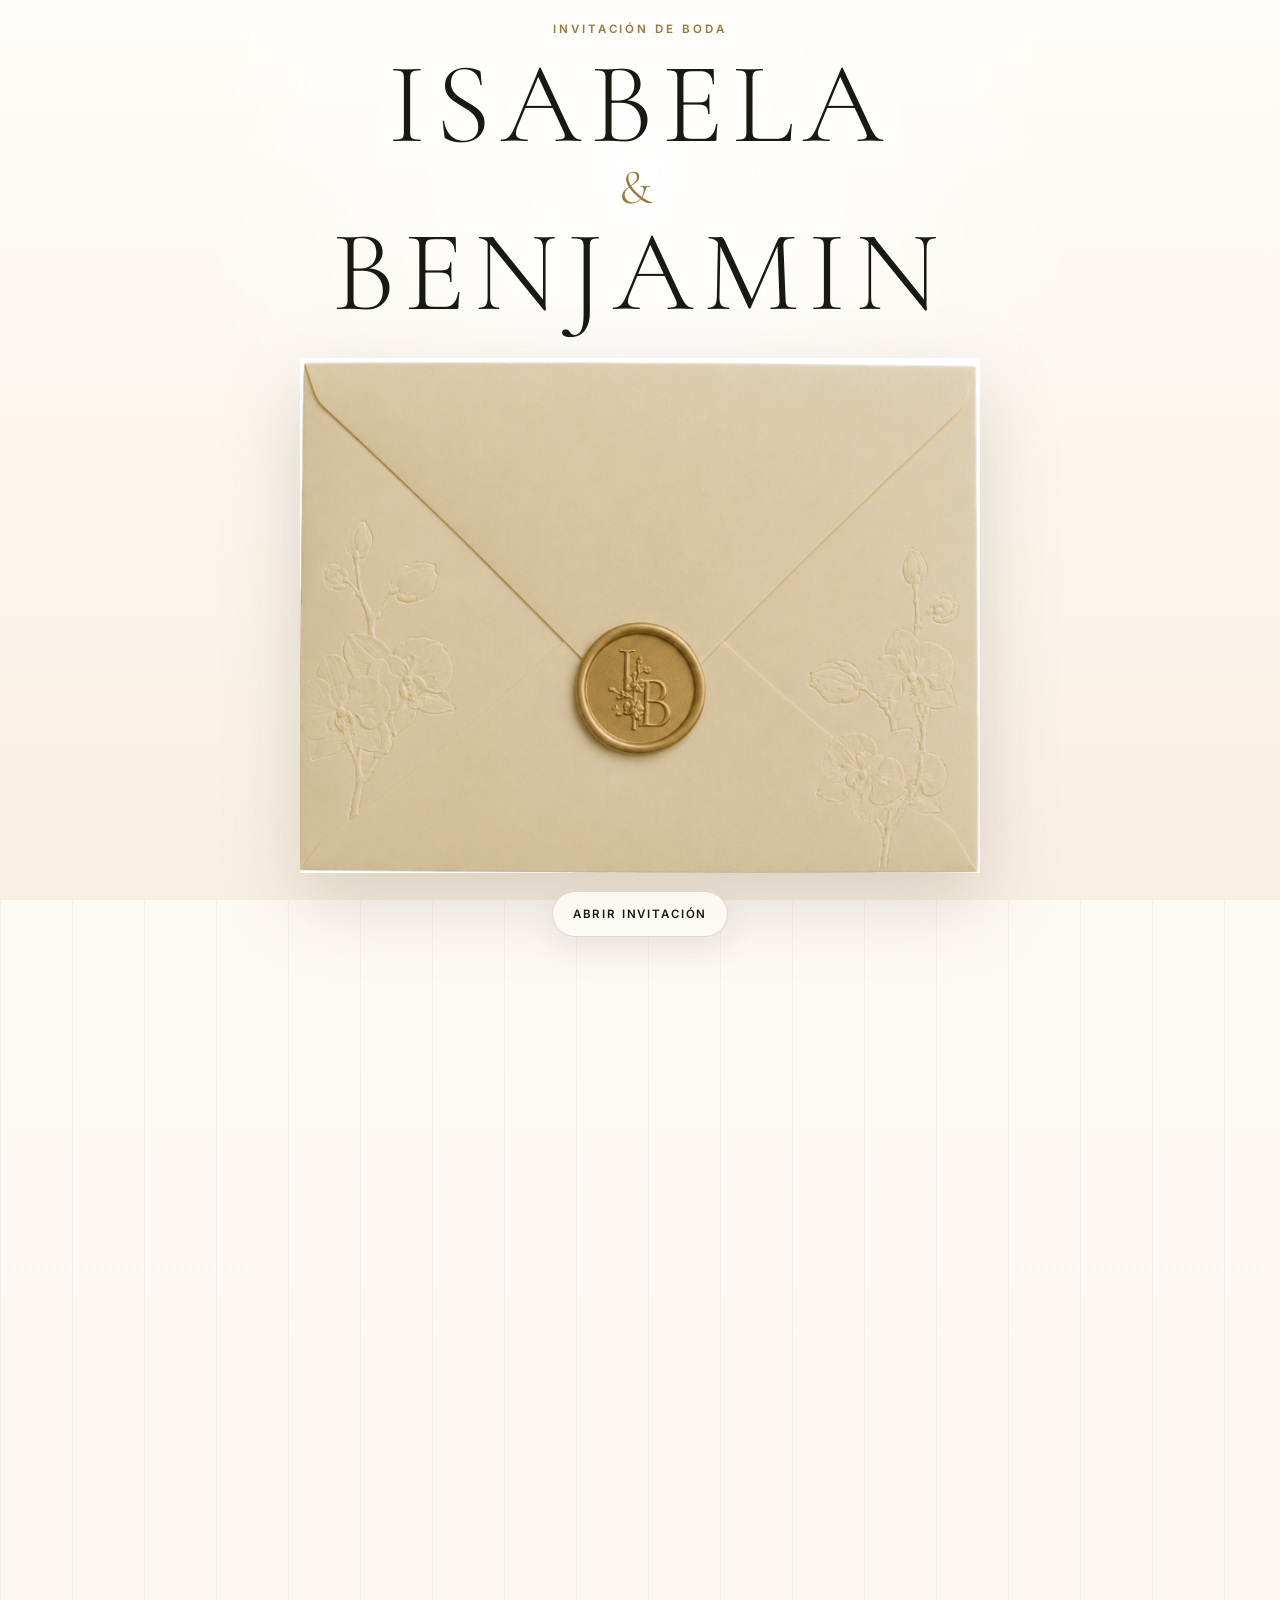
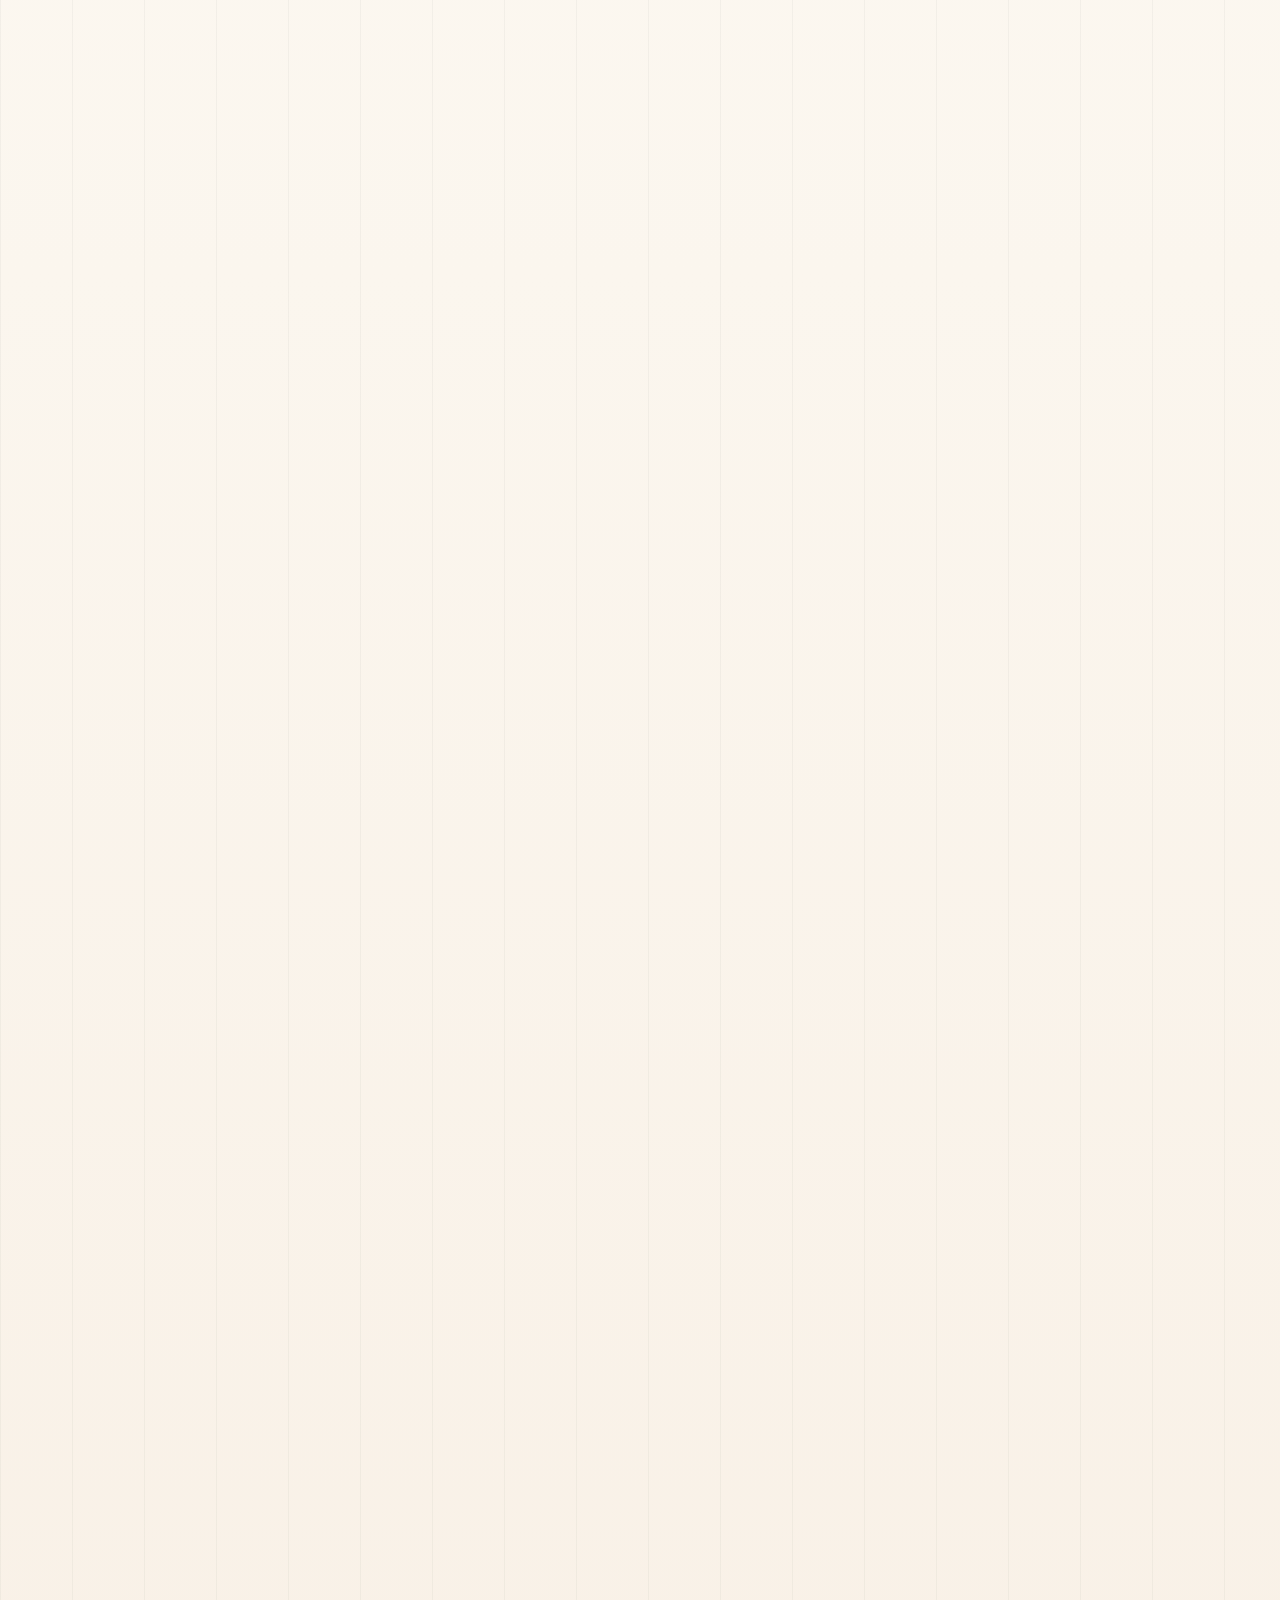
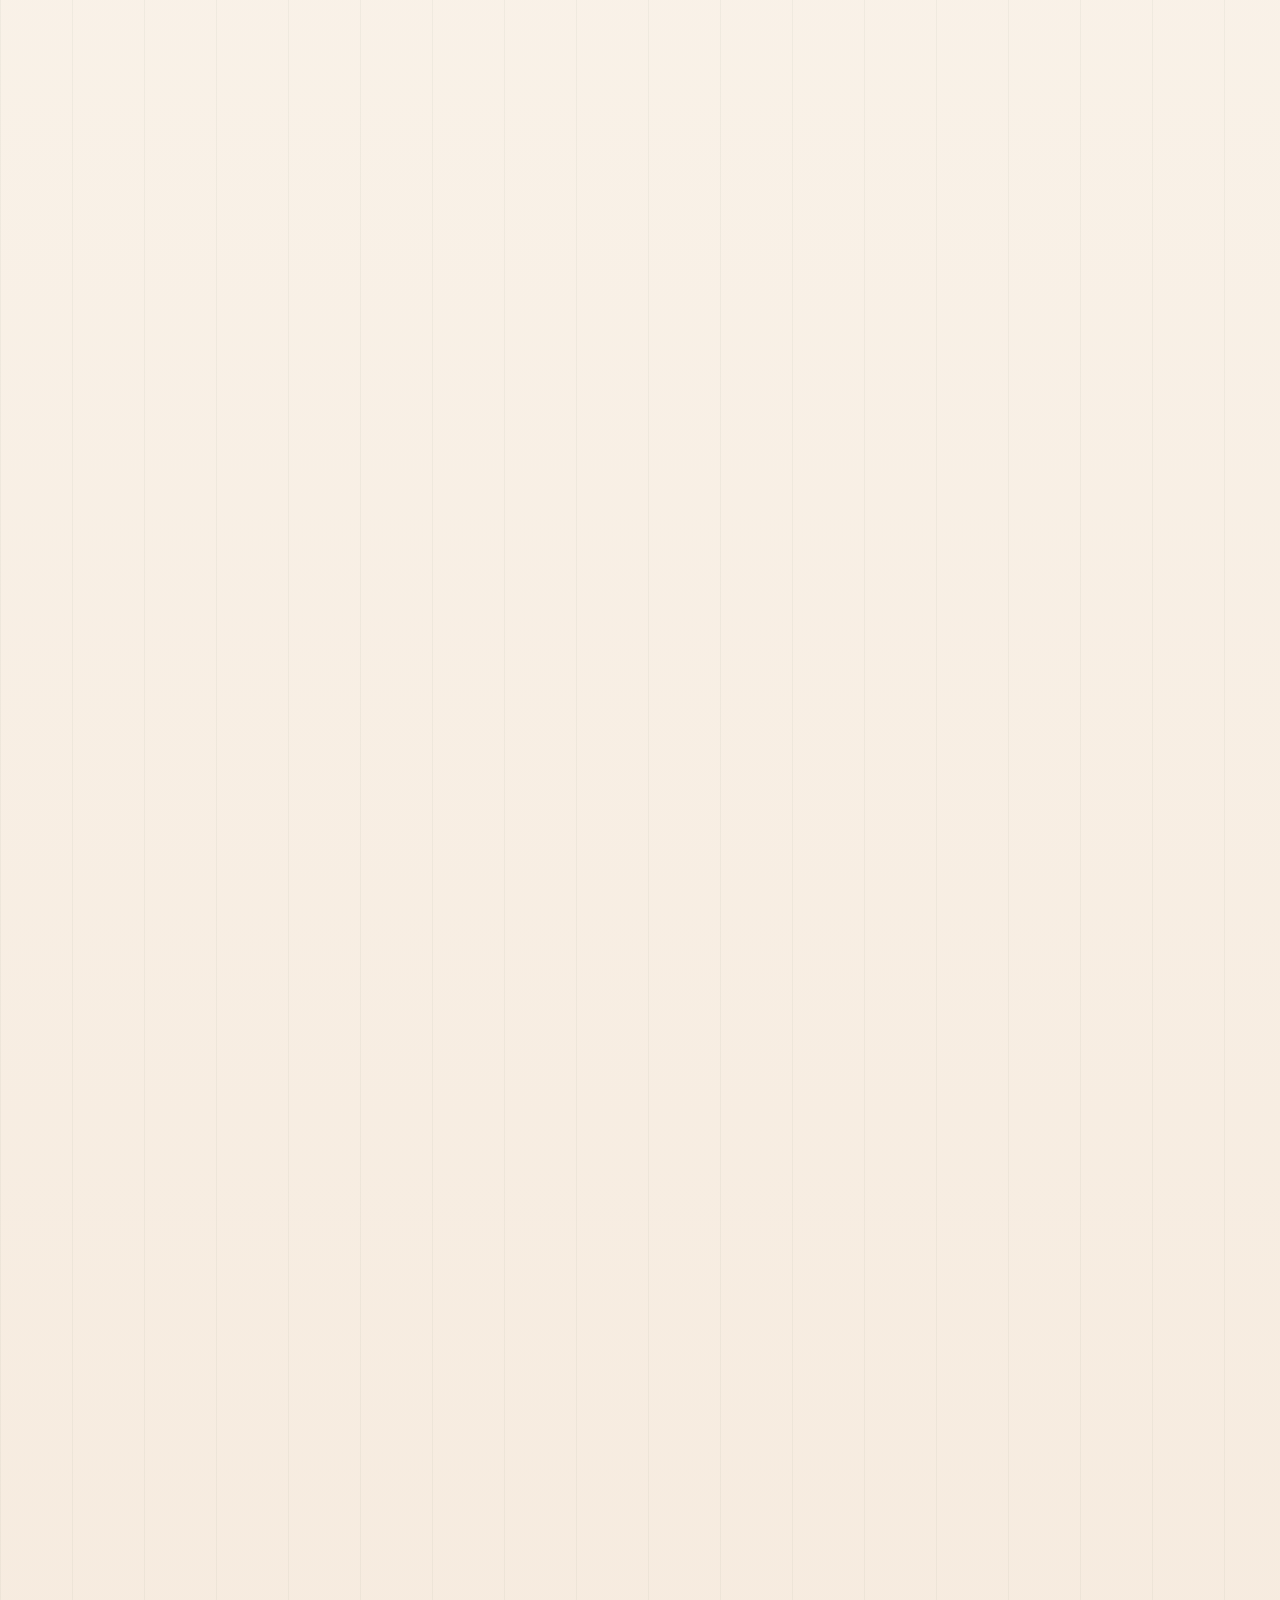
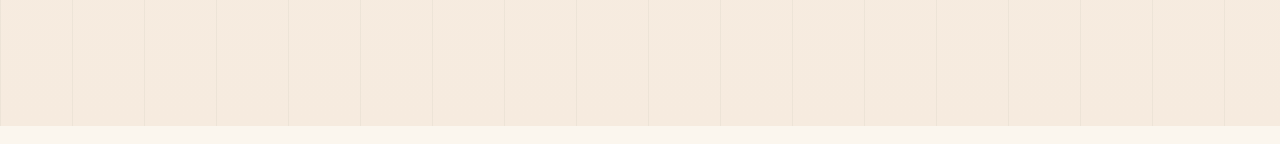
==== index.html @ 3856b2df "Build wedding invitation site" ====
<!doctype html>
<html lang="es">
<head>
  <meta charset="utf-8" />
  <meta name="viewport" content="width=device-width, initial-scale=1" />
  <meta name="theme-color" content="#fbf6ee" />
  <meta name="description" content="Invitación de boda de Isabela María Ferreira Aparicio y Benjamin Ricardo Collante Juvinao en Barranquilla, Colombia." />
  <meta property="og:title" content="Isabela & Benjamin | Invitación de boda" />
  <meta property="og:description" content="Sábado, 10 de octubre de 2026. Barranquilla, Colombia." />
  <meta property="og:image" content="assets/invitation-card.png" />
  <title>Isabela & Benjamin | Invitación de boda</title>

  <link rel="preconnect" href="https://fonts.googleapis.com" />
  <link rel="preconnect" href="https://fonts.gstatic.com" crossorigin />
  <link href="https://fonts.googleapis.com/css2?family=Cormorant+Garamond:wght@300;400;500;600&family=Inter:wght@400;500;600&family=Montserrat:wght@300;400;500;600&display=swap" rel="stylesheet" />

  <style>
    :root {
      --ivory: #fbf6ee;
      --porcelain: #fffdf8;
      --paper: #f2e6d1;
      --paper-deep: #dfc792;
      --gold: #9b783a;
      --gold-soft: #d3b773;
      --coral: #e8876c;
      --sage: #6f7657;
      --palm: #31442f;
      --ink: #1b1712;
      --muted: #75695d;
      --line: rgba(116, 88, 47, .2);
      --shadow: 0 26px 70px rgba(78, 54, 28, .16);
      --serif: "Cormorant Garamond", Georgia, serif;
      --sans: "Inter", "Montserrat", system-ui, -apple-system, BlinkMacSystemFont, "Segoe UI", sans-serif;
    }

    * { box-sizing: border-box; }
    html { scroll-behavior: smooth; background: var(--ivory); }
    body {
      margin: 0;
      color: var(--ink);
      font-family: var(--sans);
      background:
        linear-gradient(90deg, rgba(49, 68, 47, .045) 1px, transparent 1px),
        linear-gradient(180deg, #fffdf9 0%, #fbf6ee 38%, #f6ebdf 100%);
      background-size: 72px 72px, auto;
    }

    body.locked { overflow: hidden; }
    img { display: block; max-width: 100%; }
    a { color: inherit; }
    button, input, textarea { font: inherit; }

    .prelude {
      position: fixed;
      inset: 0;
      z-index: 20;
      display: grid;
      place-items: center;
      padding: 22px;
      background:
        radial-gradient(circle at 50% 20%, rgba(255, 255, 255, .94), transparent 28rem),
        linear-gradient(180deg, #fffdf9 0%, #f8efe2 100%);
      transition: opacity .8s ease, visibility .8s ease;
    }

    body.open .prelude {
      opacity: 0;
      visibility: hidden;
      pointer-events: none;
    }

    .prelude-inner {
      width: min(100%, 920px);
      text-align: center;
    }

    .eyebrow {
      margin: 0 0 18px;
      color: var(--gold);
      font-size: .72rem;
      font-weight: 600;
      letter-spacing: .26em;
      text-transform: uppercase;
    }

    .prelude h1,
    .display {
      margin: 0;
      font-family: var(--serif);
      font-size: clamp(3.1rem, 9vw, 7.4rem);
      font-weight: 300;
      line-height: .88;
      letter-spacing: .08em;
      text-transform: uppercase;
    }

    .prelude h1 span,
    .display span {
      display: block;
      color: var(--gold);
      font-size: .42em;
      letter-spacing: .18em;
      margin: .25em 0;
    }

    .open-card {
      appearance: none;
      display: grid;
      gap: 18px;
      place-items: center;
      width: min(94vw, 720px);
      margin: 34px auto 0;
      padding: 0;
      border: 0;
      background: transparent;
      color: inherit;
      cursor: pointer;
    }

    .open-card img {
      width: min(100%, 680px);
      filter: drop-shadow(0 28px 38px rgba(72, 54, 31, .18));
      transform: translateY(0);
      transition: transform .35s ease, filter .35s ease;
    }

    .open-card:hover img,
    .open-card:focus-visible img {
      transform: translateY(-8px);
      filter: drop-shadow(0 34px 44px rgba(72, 54, 31, .22));
    }

    .open-label,
    .button {
      display: inline-flex;
      align-items: center;
      justify-content: center;
      min-height: 46px;
      padding: 0 20px;
      border: 1px solid var(--line);
      border-radius: 999px;
      background: rgba(255, 253, 248, .8);
      color: var(--ink);
      font-size: .72rem;
      font-weight: 600;
      letter-spacing: .16em;
      text-decoration: none;
      text-transform: uppercase;
      box-shadow: 0 14px 32px rgba(78, 54, 28, .08);
      backdrop-filter: blur(14px);
    }

    .button.primary {
      border-color: var(--ink);
      background: var(--ink);
      color: var(--porcelain);
    }

    .button.ghost { background: transparent; box-shadow: none; }

    .site {
      opacity: 0;
      transform: translateY(18px);
      transition: opacity .7s ease .15s, transform .7s ease .15s;
    }

    body.open .site {
      opacity: 1;
      transform: none;
    }

    .topbar {
      position: sticky;
      top: 0;
      z-index: 10;
      display: flex;
      align-items: center;
      justify-content: space-between;
      gap: 16px;
      padding: 14px clamp(16px, 4vw, 48px);
      border-bottom: 1px solid rgba(116, 88, 47, .12);
      background: rgba(251, 246, 238, .78);
      backdrop-filter: blur(18px);
    }

    .brand {
      font-family: var(--serif);
      font-size: 1.25rem;
      letter-spacing: .14em;
      text-transform: uppercase;
      text-decoration: none;
    }

    .topbar nav {
      display: flex;
      gap: clamp(12px, 2.4vw, 28px);
      color: var(--muted);
      font-size: .72rem;
      font-weight: 600;
      letter-spacing: .14em;
      text-transform: uppercase;
    }

    .topbar nav a { text-decoration: none; }
    .topbar nav a:hover { color: var(--ink); }

    .hero {
      min-height: calc(100svh - 72px);
      display: grid;
      align-items: center;
      padding: clamp(42px, 8vw, 96px) clamp(18px, 5vw, 72px);
    }

    .hero-grid {
      width: min(1180px, 100%);
      margin: 0 auto;
      display: grid;
      grid-template-columns: minmax(280px, .94fr) minmax(300px, 1.06fr);
      gap: clamp(30px, 6vw, 84px);
      align-items: center;
    }

    .hero-art {
      position: relative;
      min-height: 540px;
      display: grid;
      place-items: center;
    }

    .hero-art::before {
      content: "";
      position: absolute;
      inset: 8% 2% 5%;
      border: 1px solid var(--line);
      border-radius: 50%;
      transform: rotate(-12deg);
    }

    .hero-art img {
      position: relative;
      width: min(86%, 460px);
      box-shadow: var(--shadow);
      animation: float 7s ease-in-out infinite;
    }

    @keyframes float {
      0%, 100% { transform: translateY(0) rotate(-1.5deg); }
      50% { transform: translateY(-12px) rotate(1deg); }
    }

    .hero-copy {
      padding: clamp(6px, 2vw, 18px) 0;
    }

    .lead {
      max-width: 560px;
      margin: 26px 0 0;
      color: var(--muted);
      font-size: clamp(1rem, 1.6vw, 1.18rem);
      line-height: 1.9;
    }

    .date-line {
      display: grid;
      gap: 10px;
      max-width: 620px;
      margin: 34px 0;
      padding: 24px 0;
      border-top: 1px solid var(--line);
      border-bottom: 1px solid var(--line);
      color: var(--palm);
      font-family: var(--serif);
      font-size: clamp(1.55rem, 3vw, 2.55rem);
      font-weight: 400;
      letter-spacing: .06em;
    }

    .date-line small {
      color: var(--muted);
      font-family: var(--sans);
      font-size: .76rem;
      font-weight: 600;
      letter-spacing: .18em;
      text-transform: uppercase;
    }

    .actions {
      display: flex;
      flex-wrap: wrap;
      gap: 12px;
      align-items: center;
    }

    .section {
      padding: clamp(70px, 10vw, 126px) clamp(18px, 5vw, 72px);
    }

    .section-inner {
      width: min(1120px, 100%);
      margin: 0 auto;
    }

    .section-head {
      max-width: 780px;
      margin-bottom: clamp(30px, 5vw, 56px);
    }

    h2 {
      margin: 0;
      font-family: var(--serif);
      font-size: clamp(2.6rem, 6vw, 5.8rem);
      font-weight: 300;
      line-height: .95;
      letter-spacing: .06em;
      text-transform: uppercase;
    }

    .section-head p {
      margin: 18px 0 0;
      color: var(--muted);
      font-size: 1.02rem;
      line-height: 1.85;
    }

    .countdown {
      display: grid;
      grid-template-columns: repeat(4, 1fr);
      border: 1px solid var(--line);
      background: rgba(255, 253, 248, .56);
    }

    .time {
      min-height: 160px;
      display: grid;
      place-items: center;
      border-right: 1px solid var(--line);
      text-align: center;
    }

    .time:last-child { border-right: 0; }
    .time strong {
      display: block;
      font-family: var(--serif);
      font-size: clamp(3.2rem, 8vw, 6.5rem);
      font-weight: 300;
      line-height: .85;
    }

    .time span {
      color: var(--muted);
      font-size: .72rem;
      font-weight: 600;
      letter-spacing: .18em;
      text-transform: uppercase;
    }

    .details-grid {
      display: grid;
      grid-template-columns: repeat(3, 1fr);
      gap: 1px;
      background: var(--line);
      border: 1px solid var(--line);
    }

    .detail {
      min-height: 310px;
      padding: clamp(24px, 4vw, 38px);
      background: rgba(255, 253, 248, .74);
    }

    .detail .num {
      color: var(--coral);
      font-size: .76rem;
      font-weight: 600;
      letter-spacing: .22em;
    }

    .detail h3,
    .panel-copy h3 {
      margin: 30px 0 14px;
      font-family: var(--serif);
      font-size: clamp(2rem, 3vw, 3.1rem);
      font-weight: 400;
      line-height: 1;
    }

    .detail p,
    .panel-copy p {
      margin: 0 0 12px;
      color: var(--muted);
      line-height: 1.75;
    }

    .detail .meta {
      margin-top: 24px;
      color: var(--palm);
      font-size: .78rem;
      font-weight: 600;
      letter-spacing: .16em;
      text-transform: uppercase;
    }

    .panel {
      display: grid;
      grid-template-columns: 1fr 1fr;
      gap: clamp(28px, 5vw, 72px);
      align-items: center;
    }

    .panel.reverse .panel-image { order: 2; }

    .panel-image {
      position: relative;
    }

    .panel-image::before {
      content: "";
      position: absolute;
      inset: 18px;
      border: 1px solid rgba(255, 253, 248, .65);
      pointer-events: none;
    }

    .panel-image img {
      width: 100%;
      box-shadow: var(--shadow);
    }

    .panel-copy {
      max-width: 560px;
    }

    .panel-copy ul {
      display: grid;
      gap: 12px;
      margin: 24px 0 0;
      padding: 0;
      list-style: none;
    }

    .panel-copy li {
      padding-left: 28px;
      color: var(--muted);
      line-height: 1.7;
      position: relative;
    }

    .panel-copy li::before {
      content: "";
      position: absolute;
      top: .72em;
      left: 0;
      width: 12px;
      height: 1px;
      background: var(--gold);
    }

    .rsvp-band {
      background: linear-gradient(180deg, rgba(255, 253, 248, .5), rgba(238, 223, 202, .55));
      border-block: 1px solid var(--line);
    }

    .rsvp-layout {
      display: grid;
      grid-template-columns: .85fr 1.15fr;
      gap: clamp(28px, 5vw, 72px);
      align-items: start;
    }

    .rsvp-card {
      padding: clamp(24px, 4vw, 44px);
      border: 1px solid var(--line);
      background: rgba(255, 253, 248, .78);
      box-shadow: var(--shadow);
    }

    .rsvp-card h3 {
      margin: 0 0 24px;
      font-family: var(--serif);
      font-size: clamp(2.3rem, 5vw, 4rem);
      font-weight: 300;
      line-height: 1;
    }

    .form-grid {
      display: grid;
      gap: 18px;
    }

    .field {
      display: grid;
      gap: 8px;
    }

    label,
    legend {
      color: var(--palm);
      font-size: .74rem;
      font-weight: 600;
      letter-spacing: .15em;
      text-transform: uppercase;
    }

    input,
    textarea {
      width: 100%;
      border: 0;
      border-bottom: 1px solid rgba(116, 88, 47, .36);
      border-radius: 0;
      background: rgba(255, 253, 248, .48);
      color: var(--ink);
      outline: none;
      padding: 14px 2px;
    }

    textarea { min-height: 96px; resize: vertical; }
    input:focus,
    textarea:focus { border-bottom-color: var(--coral); }

    fieldset {
      margin: 0;
      padding: 0;
      border: 0;
    }

    .radio-row {
      display: grid;
      grid-template-columns: 1fr 1fr;
      gap: 10px;
      margin-top: 10px;
    }

    .radio-card {
      display: flex;
      align-items: center;
      gap: 10px;
      min-height: 54px;
      padding: 12px 14px;
      border: 1px solid var(--line);
      background: rgba(255, 255, 255, .44);
      letter-spacing: 0;
      text-transform: none;
      color: var(--ink);
      cursor: pointer;
    }

    .radio-card input { width: auto; }

    .form-note {
      margin: 4px 0 0;
      color: var(--muted);
      font-size: .84rem;
      line-height: 1.6;
    }

    .footer {
      padding: 36px 18px 48px;
      color: var(--muted);
      font-family: var(--serif);
      font-size: clamp(1.4rem, 3vw, 2rem);
      letter-spacing: .08em;
      text-align: center;
    }

    .float-nav {
      position: fixed;
      right: 18px;
      bottom: 18px;
      z-index: 12;
      display: flex;
      gap: 8px;
      opacity: 0;
      pointer-events: none;
      transform: translateY(14px);
      transition: .25s ease;
    }

    .float-nav.show {
      opacity: 1;
      pointer-events: auto;
      transform: none;
    }

    .float-nav a,
    .float-nav button {
      width: 44px;
      height: 44px;
      display: grid;
      place-items: center;
      border: 1px solid var(--line);
      border-radius: 50%;
      background: rgba(255, 253, 248, .86);
      color: var(--ink);
      text-decoration: none;
      box-shadow: 0 12px 28px rgba(78, 54, 28, .1);
      backdrop-filter: blur(14px);
    }

    .float-nav button { cursor: pointer; }

    [data-animate] {
      opacity: 0;
      transform: translateY(24px);
      transition: opacity .75s ease, transform .75s ease;
    }

    [data-animate].in {
      opacity: 1;
      transform: none;
    }

    @media (max-width: 860px) {
      .topbar { align-items: flex-start; flex-direction: column; }
      .topbar nav { width: 100%; overflow-x: auto; padding-bottom: 2px; }
      .hero-grid,
      .panel,
      .rsvp-layout {
        grid-template-columns: 1fr;
      }

      .hero-art { min-height: 420px; }
      .panel.reverse .panel-image { order: 0; }
      .details-grid { grid-template-columns: 1fr; }
      .detail { min-height: auto; }
      .countdown { grid-template-columns: repeat(2, 1fr); }
      .time:nth-child(2) { border-right: 0; }
      .time:nth-child(-n+2) { border-bottom: 1px solid var(--line); }
    }

    @media (max-width: 560px) {
      .prelude h1,
      .display { font-size: clamp(2.7rem, 16vw, 4.8rem); }
      .hero { padding-top: 34px; }
      .hero-art { min-height: 360px; }
      .hero-art img { width: min(92%, 360px); }
      .actions,
      .radio-row { grid-template-columns: 1fr; display: grid; }
      .button { width: 100%; }
      .time { min-height: 132px; }
      .float-nav { left: 12px; right: 12px; justify-content: center; }
    }

    @media (prefers-reduced-motion: reduce) {
      html { scroll-behavior: auto; }
      *, *::before, *::after {
        animation-duration: .001ms !important;
        animation-iteration-count: 1 !important;
        transition-duration: .001ms !important;
      }
    }
  </style>
</head>
<body class="locked">
  <section class="prelude" aria-label="Abrir invitación">
    <div class="prelude-inner">
      <p class="eyebrow">Invitación de boda</p>
      <h1>Isabela <span>&amp;</span> Benjamin</h1>
      <button class="open-card" id="openInvitation" type="button" aria-controls="site" aria-expanded="false">
        <img src="assets/envelope-closed.png" alt="Sobre cerrado con sello I y B" />
        <span class="open-label">Abrir invitación</span>
      </button>
    </div>
  </section>

  <div class="site" id="site" aria-hidden="true">
    <header class="topbar">
      <a class="brand" href="#inicio">I &amp; B</a>
      <nav aria-label="Navegación principal">
        <a href="#fecha">Fecha</a>
        <a href="#detalles">Detalles</a>
        <a href="#dress-code">Dress code</a>
        <a href="#rsvp">RSVP</a>
      </nav>
    </header>

    <main>
      <section class="hero" id="inicio">
        <div class="hero-grid">
          <div class="hero-art" data-animate>
            <img src="assets/invitation-card.png" alt="Tarjeta de invitación de Isabela y Benjamin" />
          </div>
          <div class="hero-copy" data-animate>
            <p class="eyebrow">Nos casamos</p>
            <h2 class="display">Isabela <span>&amp;</span> Benjamin</h2>
            <p class="lead">Con inmensa alegría queremos invitarlos a celebrar el inicio de nuestra vida juntos, rodeados de las personas que han hecho parte de nuestra historia.</p>
            <div class="date-line" id="fecha">
              <small>Sábado</small>
              10 de octubre de 2026
              <small>Barranquilla, Colombia</small>
            </div>
            <div class="actions">
              <a class="button primary" href="#rsvp">Confirmar asistencia</a>
              <a class="button" href="save-the-date.ics" download>Agregar al calendario</a>
            </div>
          </div>
        </div>
      </section>

      <section class="section" id="cuenta">
        <div class="section-inner" data-animate>
          <div class="section-head">
            <p class="eyebrow">Save the date</p>
            <h2>Cuenta regresiva</h2>
            <p>Cada día nos acerca a Barranquilla y a una celebración que queremos compartir con ustedes.</p>
          </div>
          <div class="countdown" aria-live="polite">
            <div class="time"><div><strong id="days">0</strong><span>Días</span></div></div>
            <div class="time"><div><strong id="hours">00</strong><span>Horas</span></div></div>
            <div class="time"><div><strong id="minutes">00</strong><span>Minutos</span></div></div>
            <div class="time"><div><strong id="seconds">00</strong><span>Segundos</span></div></div>
          </div>
        </div>
      </section>

      <section class="section" id="detalles">
        <div class="section-inner">
          <div class="section-head" data-animate>
            <p class="eyebrow">La celebración</p>
            <h2>Detalles</h2>
            <p>Una guía sencilla para que tengan a la mano lo esencial de nuestro día.</p>
          </div>
          <div class="details-grid" data-animate>
            <article class="detail">
              <span class="num">01</span>
              <h3>Fecha</h3>
              <p>Sábado, 10 de octubre de 2026.</p>
              <p class="meta">Ceremonia y recepción</p>
            </article>
            <article class="detail">
              <span class="num">02</span>
              <h3>Ciudad</h3>
              <p>Barranquilla, Colombia.</p>
              <p class="meta">Caribe colombiano</p>
            </article>
            <article class="detail">
              <span class="num">03</span>
              <h3>RSVP</h3>
              <p>Confirma tu asistencia antes del 10 de septiembre para reservar tu lugar.</p>
              <p class="meta">Nos hará mucha ilusión verte</p>
            </article>
          </div>
          <div class="actions" style="margin-top: 24px" data-animate>
            <a class="button ghost" href="https://www.google.com/maps/search/?api=1&query=Barranquilla%20Colombia" target="_blank" rel="noreferrer">Ver en mapa</a>
          </div>
        </div>
      </section>

      <section class="section" id="dress-code">
        <div class="section-inner panel reverse" data-animate>
          <div class="panel-image">
            <img src="assets/dress-code.png" alt="Referencia visual del dress code para la boda" />
          </div>
          <div class="panel-copy">
            <p class="eyebrow">Guía para invitados</p>
            <h2>Dress code</h2>
            <p>Queremos una celebración elegante, fresca y llena de color, con guiños al Caribe.</p>
            <ul>
              <li><strong>Mujeres:</strong> vestidos largos y coloridos.</li>
              <li><strong>Hombres:</strong> traje formal con corbata, idealmente en telas ligeras.</li>
              <li>El blanco, marfil y tonos muy cercanos quedan reservados para la novia.</li>
            </ul>
          </div>
        </div>
      </section>

      <section class="section">
        <div class="section-inner panel" data-animate>
          <div class="panel-image">
            <img src="assets/envelope-open.png" alt="Sobre abierto con ilustración inspirada en Barranquilla" />
          </div>
          <div class="panel-copy">
            <p class="eyebrow">Inspiración visual</p>
            <h2>Una invitación con alma de papel</h2>
            <p>Conservamos el sello dorado, el papel crema, las flores en relieve y la ilustración tropical del diseño de Canva, pero llevados a una experiencia web más limpia, responsiva y lista para publicar.</p>
          </div>
        </div>
      </section>

      <section class="section rsvp-band" id="rsvp">
        <div class="section-inner rsvp-layout">
          <div class="section-head" data-animate>
            <p class="eyebrow">RSVP</p>
            <h2>Confirma tu asistencia</h2>
            <p>Por favor responde antes del 10 de septiembre. También puedes dejarnos una canción para la playlist de la noche.</p>
            <img src="assets/flower-rsvp.png" alt="" style="width: min(280px, 72%); margin-top: 24px" />
          </div>

          <form class="rsvp-card form-grid" name="rsvp" method="POST" action="/success.html" data-netlify="true" netlify-honeypot="bot-field" data-animate>
            <input type="hidden" name="form-name" value="rsvp" />
            <p style="display:none"><label>No llenar: <input name="bot-field" /></label></p>
            <h3>RSVP hasta el 10 de septiembre</h3>

            <div class="field">
              <label for="nombre">Nombre completo</label>
              <input id="nombre" name="nombre" autocomplete="name" required />
            </div>

            <fieldset class="field">
              <legend>¿Nos acompañas?</legend>
              <div class="radio-row">
                <label class="radio-card">
                  <input type="radio" name="asistencia" value="Sí asistiré" required />
                  <span>¡Claro que sí!</span>
                </label>
                <label class="radio-card">
                  <input type="radio" name="asistencia" value="No podré asistir" />
                  <span>No podré asistir</span>
                </label>
              </div>
            </fieldset>

            <div class="field">
              <label for="restricciones">Restricciones alimentarias</label>
              <textarea id="restricciones" name="restricciones_alimentarias"></textarea>
            </div>

            <div class="field">
              <label for="cancion">Canción para la playlist</label>
              <input id="cancion" name="cancion_playlist" />
            </div>

            <button class="button primary" type="submit">Enviar RSVP</button>
            <p class="form-note">Tus datos se usarán únicamente para organizar la celebración.</p>
          </form>
        </div>
      </section>
    </main>

    <footer class="footer">Con amor, Isabela &amp; Benjamin</footer>
  </div>

  <nav class="float-nav" aria-label="Accesos rápidos">
    <a href="#inicio" aria-label="Inicio">↑</a>
    <a href="#cuenta" aria-label="Cuenta regresiva">⌁</a>
    <a href="#dress-code" aria-label="Dress code">✦</a>
    <a href="#rsvp" aria-label="RSVP">♡</a>
    <button id="musicButton" type="button" aria-label="Activar música">♪</button>
  </nav>

  <script>
    const weddingDate = new Date('2026-10-10T17:00:00-05:00');
    const musicFile = 'assets/music.mp3';
    const body = document.body;
    const site = document.getElementById('site');
    const openButton = document.getElementById('openInvitation');
    const nav = document.querySelector('.float-nav');
    const musicButton = document.getElementById('musicButton');
    let audio;

    openButton.addEventListener('click', () => {
      body.classList.add('open');
      body.classList.remove('locked');
      openButton.setAttribute('aria-expanded', 'true');
      site.setAttribute('aria-hidden', 'false');
      window.setTimeout(() => document.getElementById('inicio').scrollIntoView({ behavior: 'smooth' }), 450);
    });

    function pad(value) {
      return String(value).padStart(2, '0');
    }

    function updateCountdown() {
      const diff = weddingDate.getTime() - Date.now();
      const values = { days: 0, hours: '00', minutes: '00', seconds: '00' };

      if (diff > 0) {
        values.days = Math.floor(diff / 86400000);
        values.hours = pad(Math.floor(diff / 3600000) % 24);
        values.minutes = pad(Math.floor(diff / 60000) % 60);
        values.seconds = pad(Math.floor(diff / 1000) % 60);
      }

      Object.entries(values).forEach(([id, value]) => {
        const element = document.getElementById(id);
        if (element) element.textContent = value;
      });
    }

    updateCountdown();
    window.setInterval(updateCountdown, 1000);

    const observer = new IntersectionObserver((entries) => {
      entries.forEach((entry) => {
        if (entry.isIntersecting) {
          entry.target.classList.add('in');
          observer.unobserve(entry.target);
        }
      });
    }, { threshold: .14 });

    document.querySelectorAll('[data-animate]').forEach((element) => observer.observe(element));

    window.addEventListener('scroll', () => {
      nav.classList.toggle('show', window.scrollY > 520);
    }, { passive: true });

    musicButton.addEventListener('click', async () => {
      if (!audio) {
        audio = new Audio(musicFile);
        audio.loop = true;
        audio.volume = .48;
      }

      try {
        if (audio.paused) {
          await audio.play();
          musicButton.textContent = 'Ⅱ';
          musicButton.setAttribute('aria-label', 'Pausar música');
        } else {
          audio.pause();
          musicButton.textContent = '♪';
          musicButton.setAttribute('aria-label', 'Activar música');
        }
      } catch {
        musicButton.textContent = '!';
        musicButton.setAttribute('aria-label', 'Agrega assets/music.mp3 para activar la música');
      }
    });
  </script>
</body>
</html>
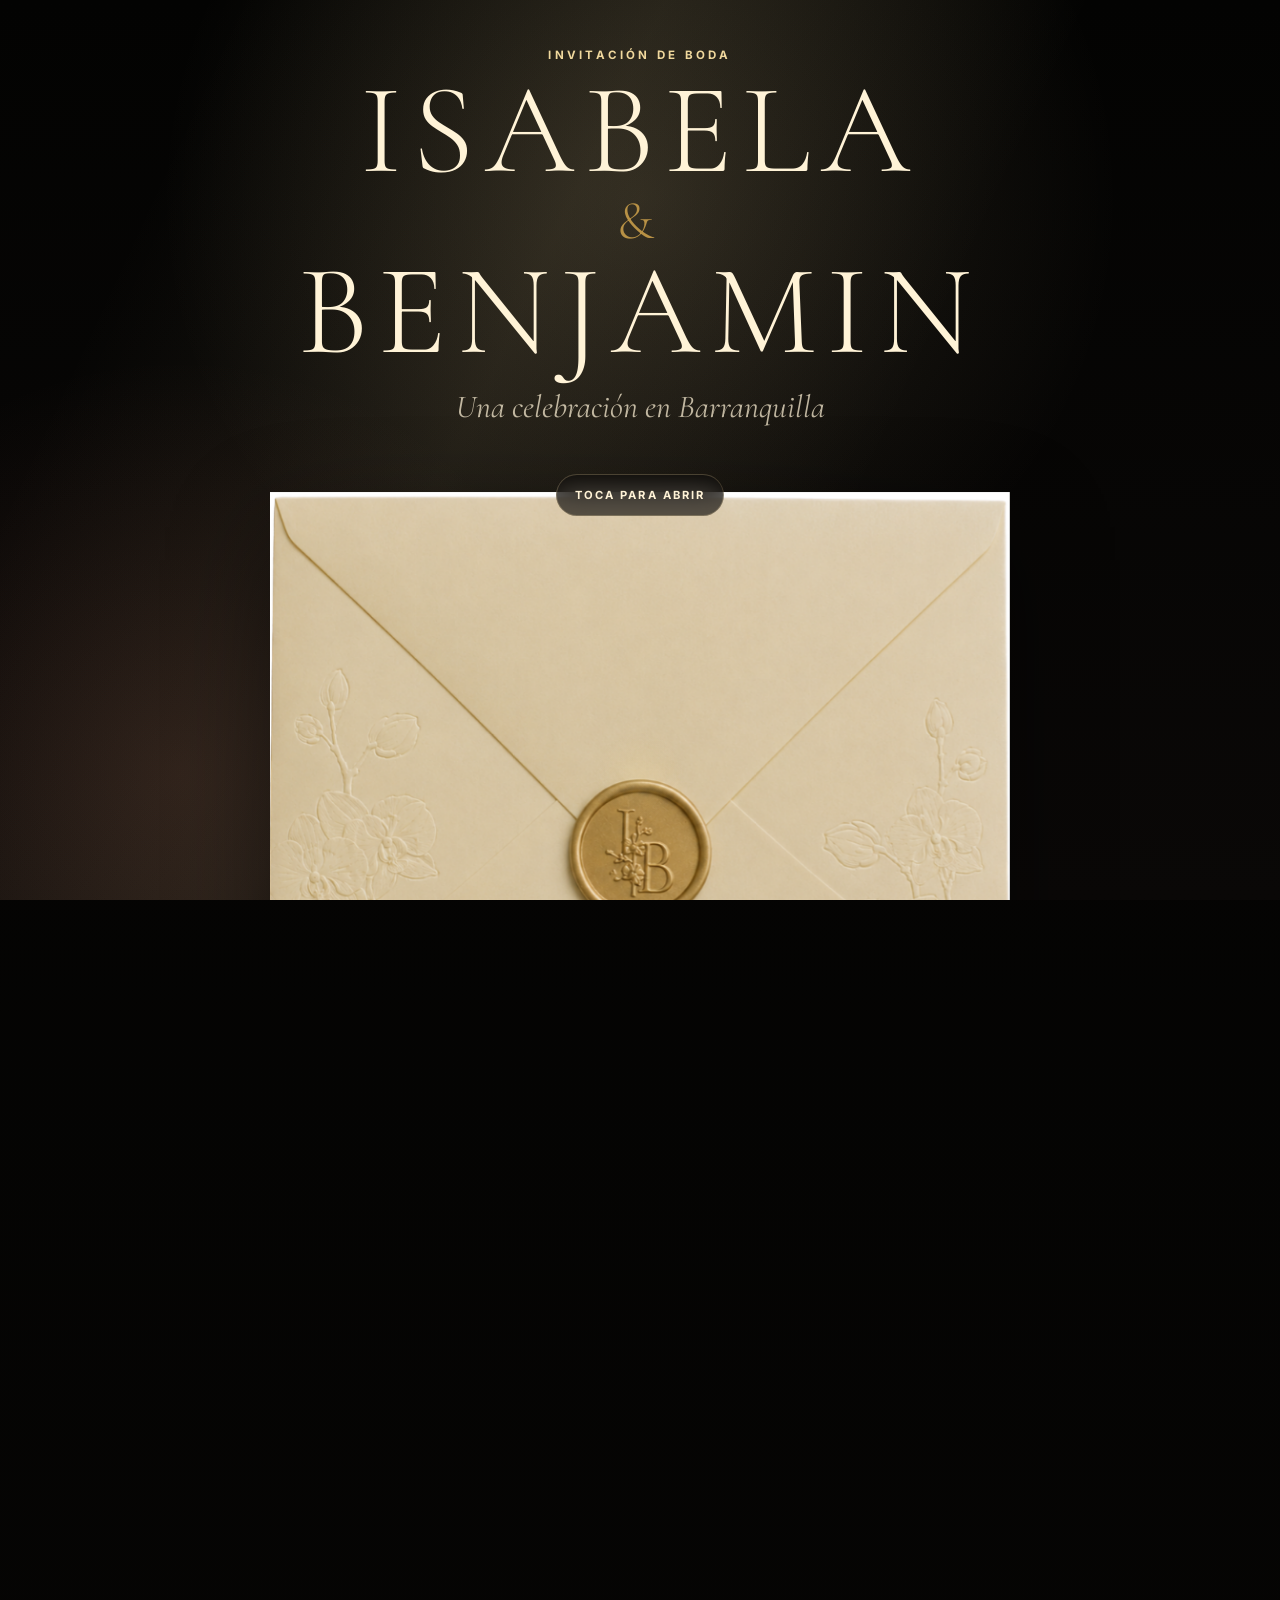
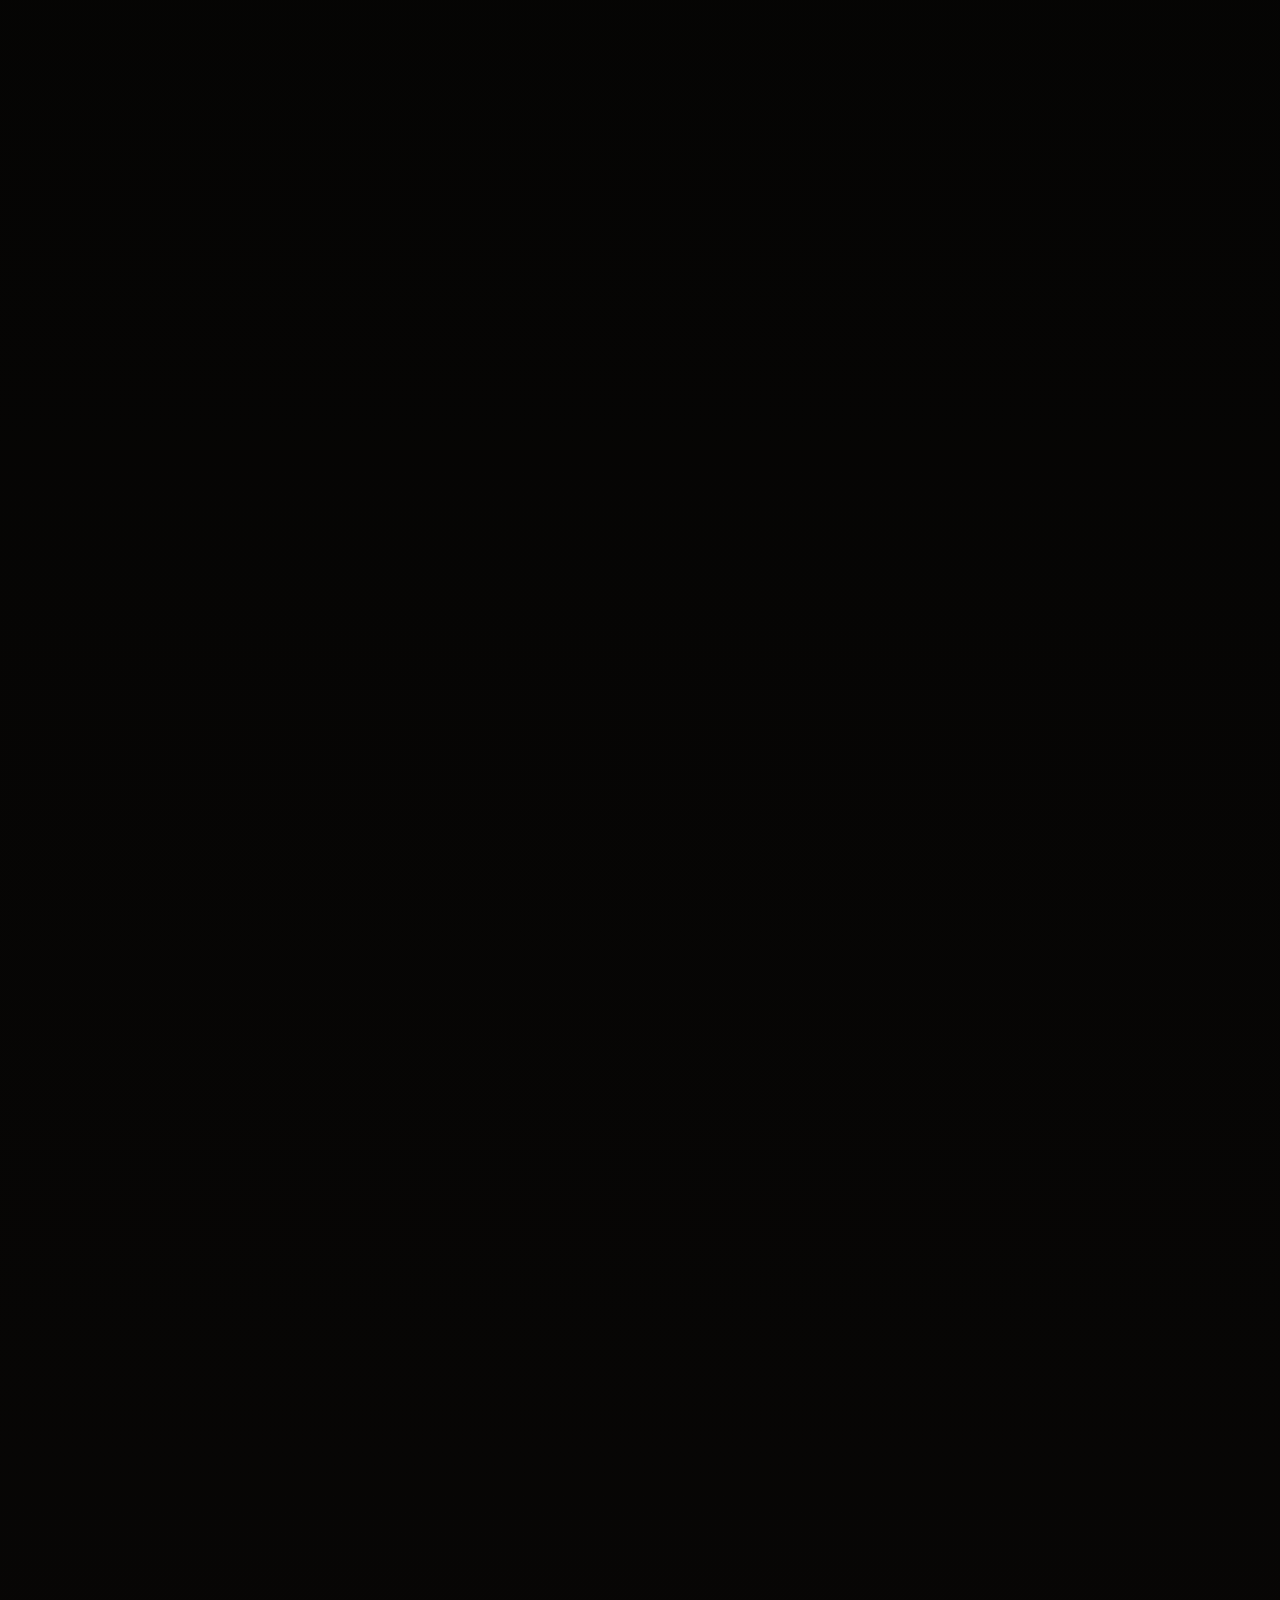
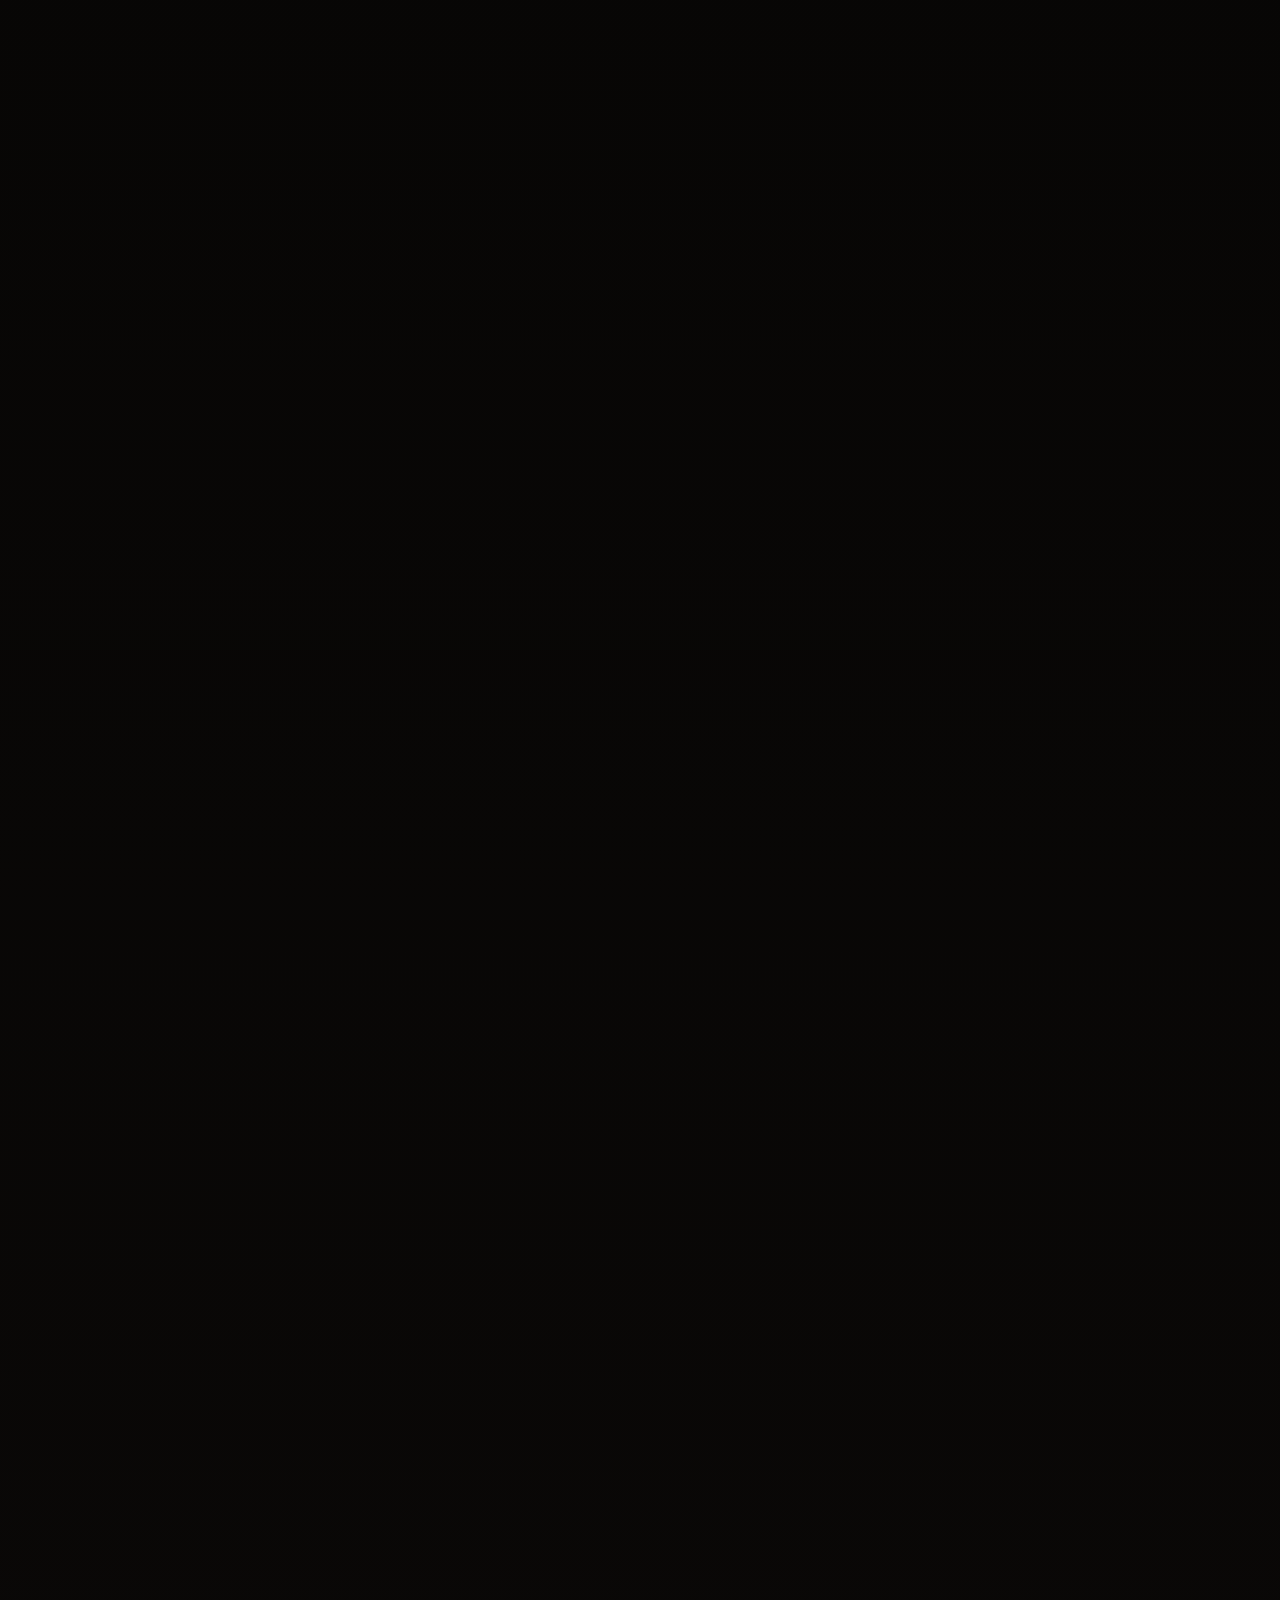
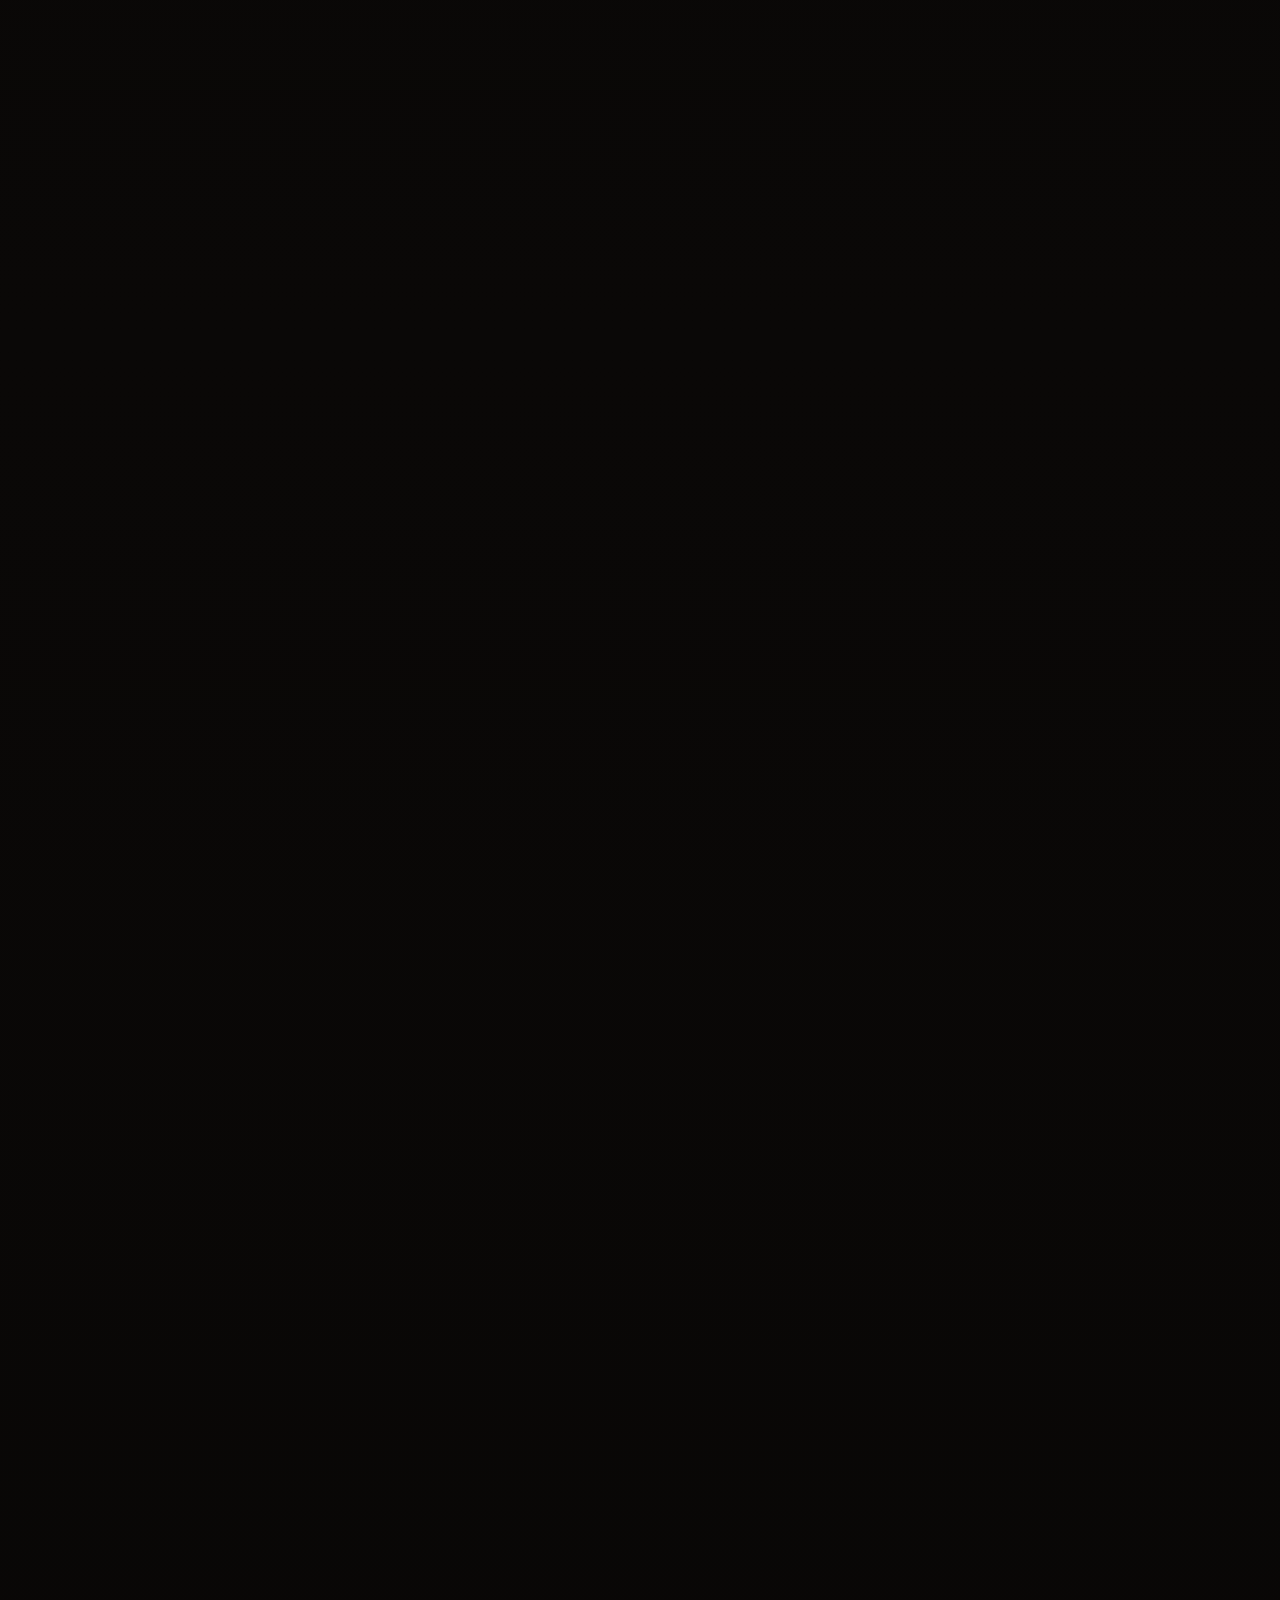
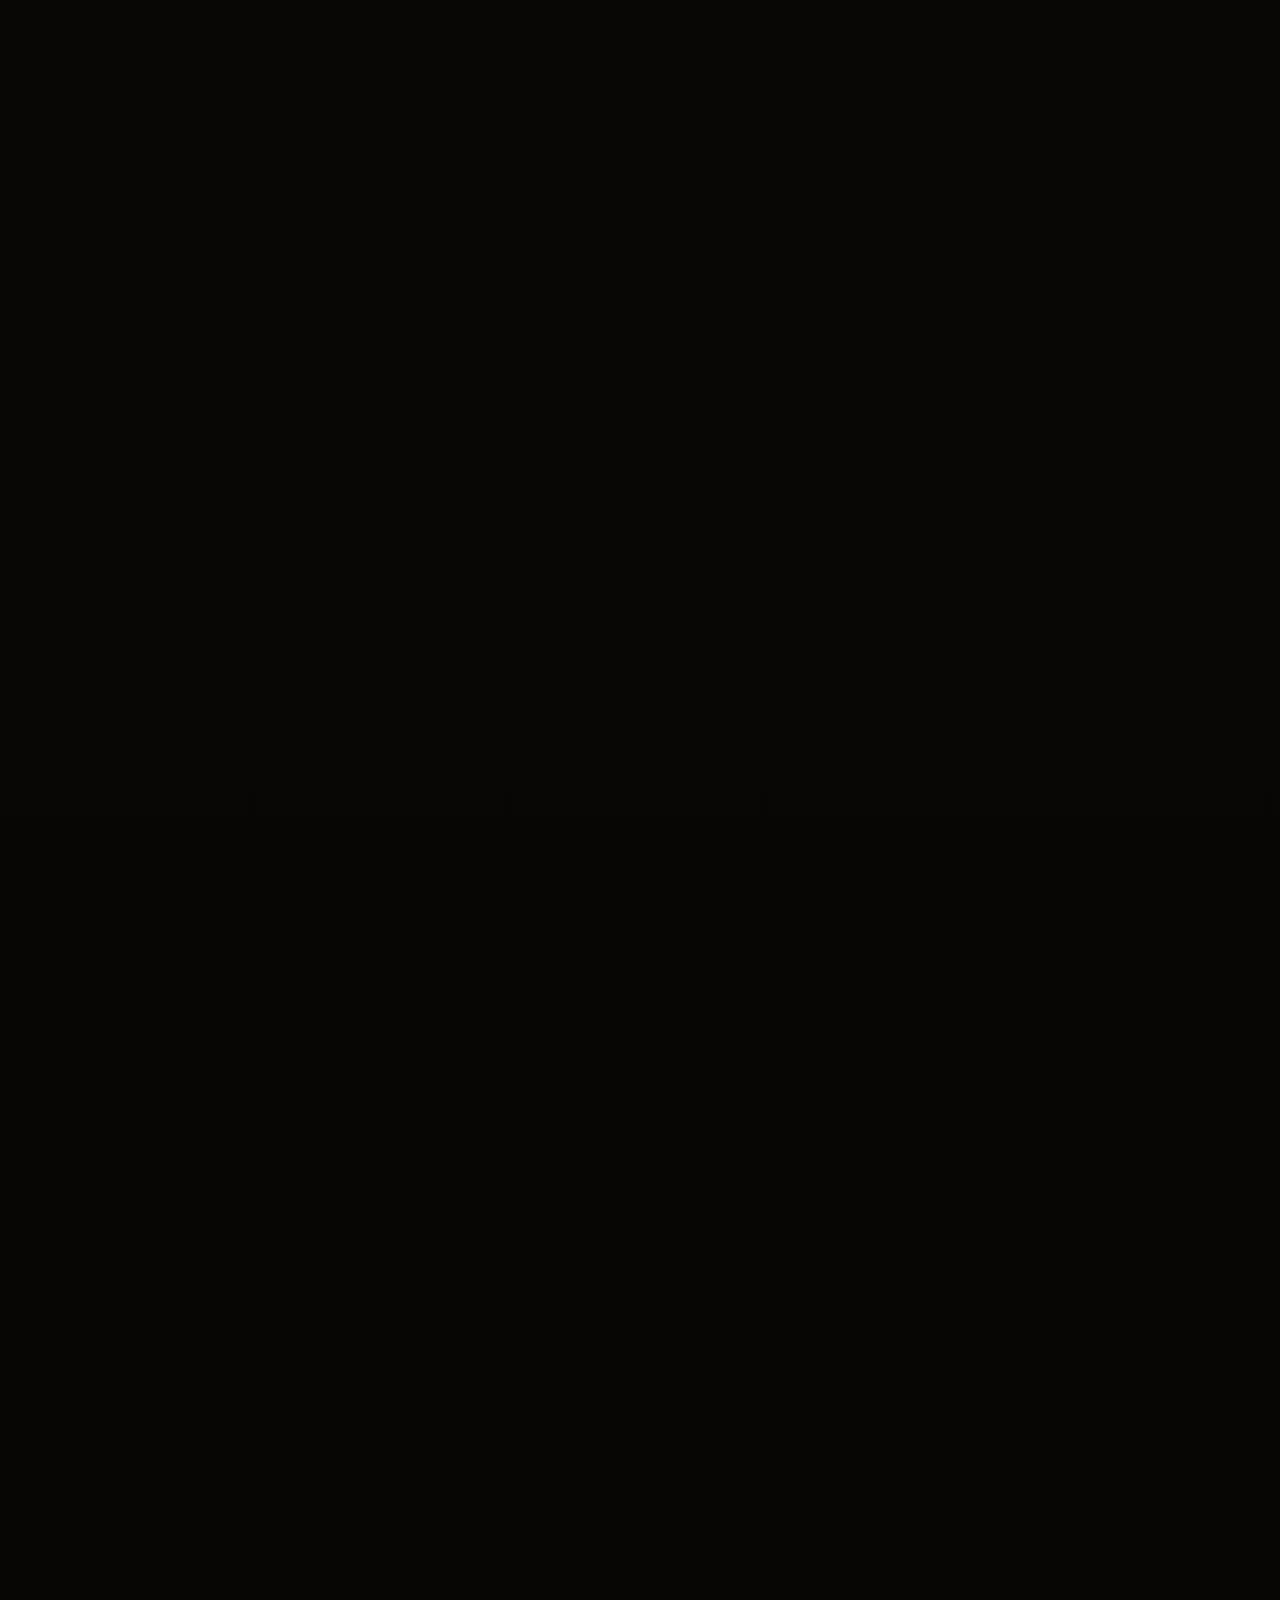
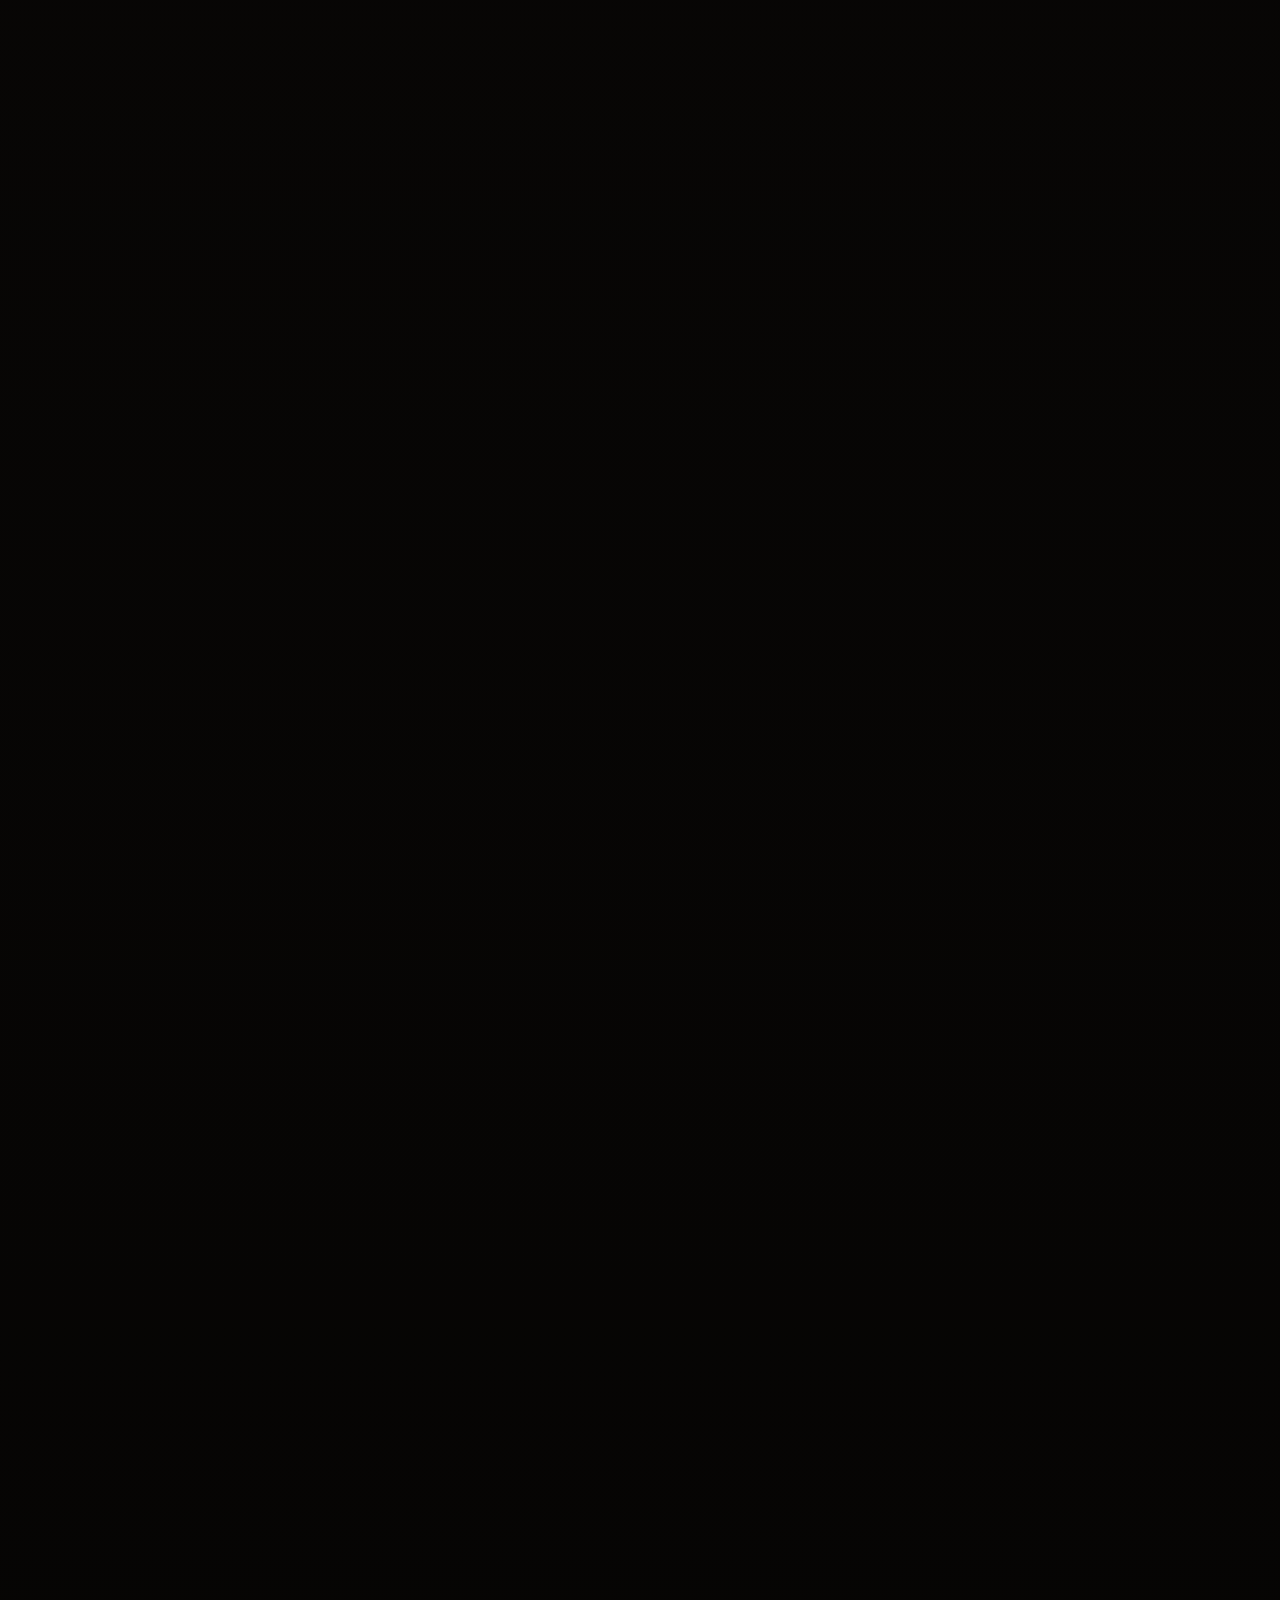
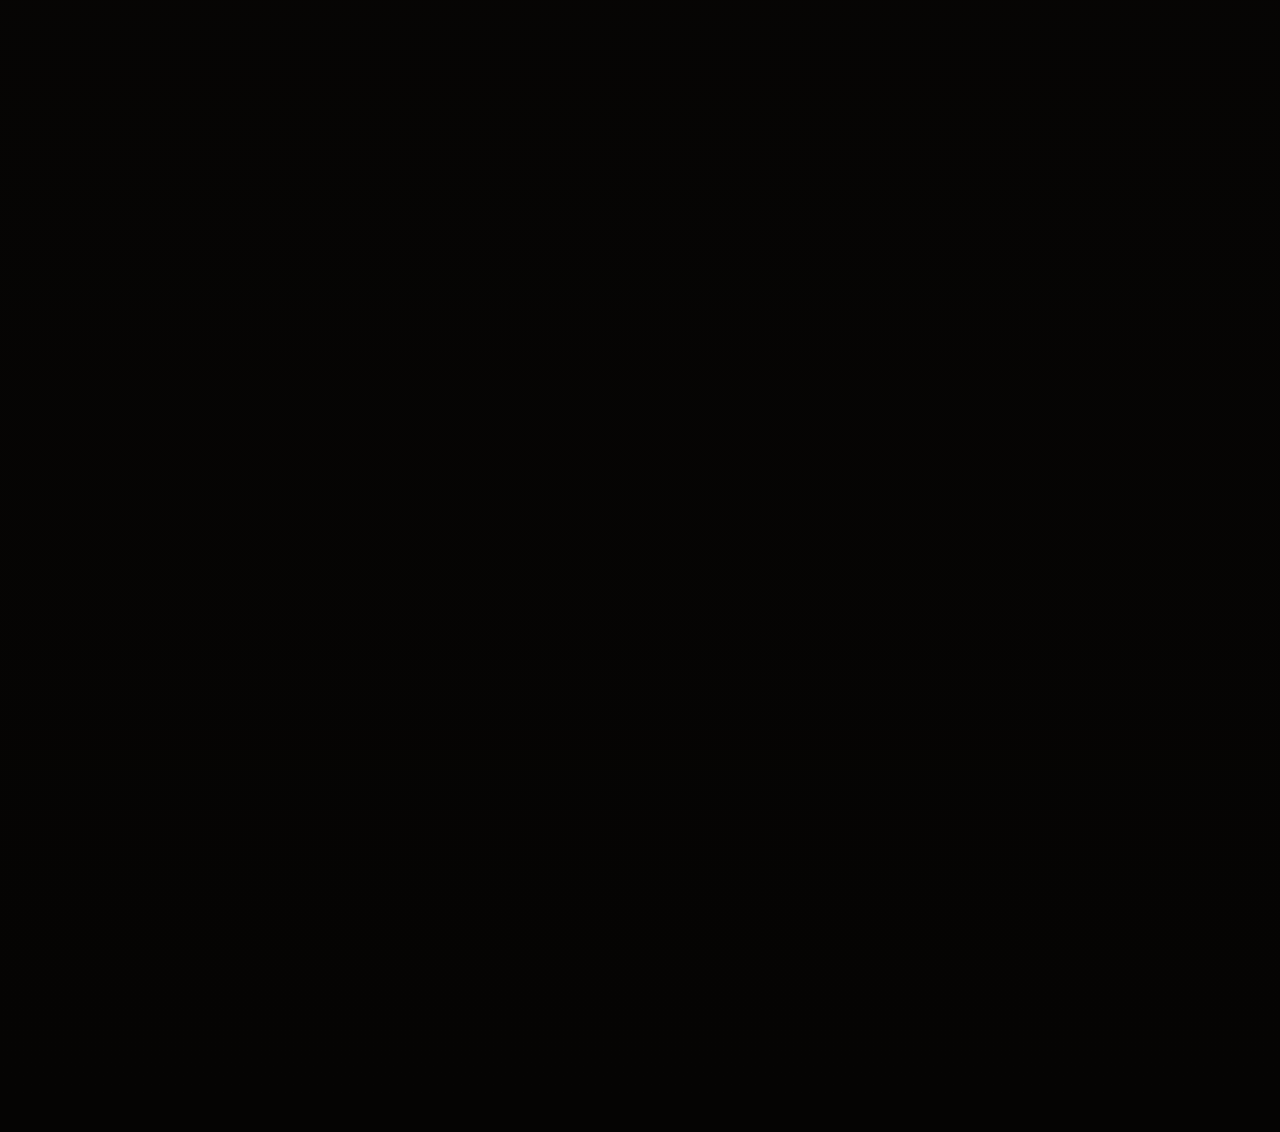
==== commit 5bc32afd: "Add luxury invitation experience" ====
--- a/index.html
+++ b/index.html
@@ -3,824 +3,295 @@
 <head>
   <meta charset="utf-8" />
   <meta name="viewport" content="width=device-width, initial-scale=1" />
-  <meta name="theme-color" content="#fbf6ee" />
+  <meta name="theme-color" content="#050403" />
   <meta name="description" content="Invitación de boda de Isabela María Ferreira Aparicio y Benjamin Ricardo Collante Juvinao en Barranquilla, Colombia." />
   <meta property="og:title" content="Isabela & Benjamin | Invitación de boda" />
   <meta property="og:description" content="Sábado, 10 de octubre de 2026. Barranquilla, Colombia." />
-  <meta property="og:image" content="assets/invitation-card.png" />
+  <meta property="og:image" content="assets/home-canva.png" />
   <title>Isabela & Benjamin | Invitación de boda</title>
 
   <link rel="preconnect" href="https://fonts.googleapis.com" />
   <link rel="preconnect" href="https://fonts.gstatic.com" crossorigin />
-  <link href="https://fonts.googleapis.com/css2?family=Cormorant+Garamond:wght@300;400;500;600&family=Inter:wght@400;500;600&family=Montserrat:wght@300;400;500;600&display=swap" rel="stylesheet" />
-
-  <style>
-    :root {
-      --ivory: #fbf6ee;
-      --porcelain: #fffdf8;
-      --paper: #f2e6d1;
-      --paper-deep: #dfc792;
-      --gold: #9b783a;
-      --gold-soft: #d3b773;
-      --coral: #e8876c;
-      --sage: #6f7657;
-      --palm: #31442f;
-      --ink: #1b1712;
-      --muted: #75695d;
-      --line: rgba(116, 88, 47, .2);
-      --shadow: 0 26px 70px rgba(78, 54, 28, .16);
-      --serif: "Cormorant Garamond", Georgia, serif;
-      --sans: "Inter", "Montserrat", system-ui, -apple-system, BlinkMacSystemFont, "Segoe UI", sans-serif;
-    }
-
-    * { box-sizing: border-box; }
-    html { scroll-behavior: smooth; background: var(--ivory); }
-    body {
-      margin: 0;
-      color: var(--ink);
-      font-family: var(--sans);
-      background:
-        linear-gradient(90deg, rgba(49, 68, 47, .045) 1px, transparent 1px),
-        linear-gradient(180deg, #fffdf9 0%, #fbf6ee 38%, #f6ebdf 100%);
-      background-size: 72px 72px, auto;
-    }
-
-    body.locked { overflow: hidden; }
-    img { display: block; max-width: 100%; }
-    a { color: inherit; }
-    button, input, textarea { font: inherit; }
-
-    .prelude {
-      position: fixed;
-      inset: 0;
-      z-index: 20;
-      display: grid;
-      place-items: center;
-      padding: 22px;
-      background:
-        radial-gradient(circle at 50% 20%, rgba(255, 255, 255, .94), transparent 28rem),
-        linear-gradient(180deg, #fffdf9 0%, #f8efe2 100%);
-      transition: opacity .8s ease, visibility .8s ease;
-    }
-
-    body.open .prelude {
-      opacity: 0;
-      visibility: hidden;
-      pointer-events: none;
-    }
-
-    .prelude-inner {
-      width: min(100%, 920px);
-      text-align: center;
-    }
-
-    .eyebrow {
-      margin: 0 0 18px;
-      color: var(--gold);
-      font-size: .72rem;
-      font-weight: 600;
-      letter-spacing: .26em;
-      text-transform: uppercase;
-    }
-
-    .prelude h1,
-    .display {
-      margin: 0;
-      font-family: var(--serif);
-      font-size: clamp(3.1rem, 9vw, 7.4rem);
-      font-weight: 300;
-      line-height: .88;
-      letter-spacing: .08em;
-      text-transform: uppercase;
-    }
-
-    .prelude h1 span,
-    .display span {
-      display: block;
-      color: var(--gold);
-      font-size: .42em;
-      letter-spacing: .18em;
-      margin: .25em 0;
-    }
-
-    .open-card {
-      appearance: none;
-      display: grid;
-      gap: 18px;
-      place-items: center;
-      width: min(94vw, 720px);
-      margin: 34px auto 0;
-      padding: 0;
-      border: 0;
-      background: transparent;
-      color: inherit;
-      cursor: pointer;
-    }
-
-    .open-card img {
-      width: min(100%, 680px);
-      filter: drop-shadow(0 28px 38px rgba(72, 54, 31, .18));
-      transform: translateY(0);
-      transition: transform .35s ease, filter .35s ease;
-    }
-
-    .open-card:hover img,
-    .open-card:focus-visible img {
-      transform: translateY(-8px);
-      filter: drop-shadow(0 34px 44px rgba(72, 54, 31, .22));
-    }
-
-    .open-label,
-    .button {
-      display: inline-flex;
-      align-items: center;
-      justify-content: center;
-      min-height: 46px;
-      padding: 0 20px;
-      border: 1px solid var(--line);
-      border-radius: 999px;
-      background: rgba(255, 253, 248, .8);
-      color: var(--ink);
-      font-size: .72rem;
-      font-weight: 600;
-      letter-spacing: .16em;
-      text-decoration: none;
-      text-transform: uppercase;
-      box-shadow: 0 14px 32px rgba(78, 54, 28, .08);
-      backdrop-filter: blur(14px);
-    }
-
-    .button.primary {
-      border-color: var(--ink);
-      background: var(--ink);
-      color: var(--porcelain);
-    }
-
-    .button.ghost { background: transparent; box-shadow: none; }
-
-    .site {
-      opacity: 0;
-      transform: translateY(18px);
-      transition: opacity .7s ease .15s, transform .7s ease .15s;
-    }
-
-    body.open .site {
-      opacity: 1;
-      transform: none;
-    }
-
-    .topbar {
-      position: sticky;
-      top: 0;
-      z-index: 10;
-      display: flex;
-      align-items: center;
-      justify-content: space-between;
-      gap: 16px;
-      padding: 14px clamp(16px, 4vw, 48px);
-      border-bottom: 1px solid rgba(116, 88, 47, .12);
-      background: rgba(251, 246, 238, .78);
-      backdrop-filter: blur(18px);
-    }
-
-    .brand {
-      font-family: var(--serif);
-      font-size: 1.25rem;
-      letter-spacing: .14em;
-      text-transform: uppercase;
-      text-decoration: none;
-    }
-
-    .topbar nav {
-      display: flex;
-      gap: clamp(12px, 2.4vw, 28px);
-      color: var(--muted);
-      font-size: .72rem;
-      font-weight: 600;
-      letter-spacing: .14em;
-      text-transform: uppercase;
-    }
-
-    .topbar nav a { text-decoration: none; }
-    .topbar nav a:hover { color: var(--ink); }
-
-    .hero {
-      min-height: calc(100svh - 72px);
-      display: grid;
-      align-items: center;
-      padding: clamp(42px, 8vw, 96px) clamp(18px, 5vw, 72px);
-    }
-
-    .hero-grid {
-      width: min(1180px, 100%);
-      margin: 0 auto;
-      display: grid;
-      grid-template-columns: minmax(280px, .94fr) minmax(300px, 1.06fr);
-      gap: clamp(30px, 6vw, 84px);
-      align-items: center;
-    }
-
-    .hero-art {
-      position: relative;
-      min-height: 540px;
-      display: grid;
-      place-items: center;
-    }
-
-    .hero-art::before {
-      content: "";
-      position: absolute;
-      inset: 8% 2% 5%;
-      border: 1px solid var(--line);
-      border-radius: 50%;
-      transform: rotate(-12deg);
-    }
-
-    .hero-art img {
-      position: relative;
-      width: min(86%, 460px);
-      box-shadow: var(--shadow);
-      animation: float 7s ease-in-out infinite;
-    }
-
-    @keyframes float {
-      0%, 100% { transform: translateY(0) rotate(-1.5deg); }
-      50% { transform: translateY(-12px) rotate(1deg); }
-    }
-
-    .hero-copy {
-      padding: clamp(6px, 2vw, 18px) 0;
-    }
-
-    .lead {
-      max-width: 560px;
-      margin: 26px 0 0;
-      color: var(--muted);
-      font-size: clamp(1rem, 1.6vw, 1.18rem);
-      line-height: 1.9;
-    }
-
-    .date-line {
-      display: grid;
-      gap: 10px;
-      max-width: 620px;
-      margin: 34px 0;
-      padding: 24px 0;
-      border-top: 1px solid var(--line);
-      border-bottom: 1px solid var(--line);
-      color: var(--palm);
-      font-family: var(--serif);
-      font-size: clamp(1.55rem, 3vw, 2.55rem);
-      font-weight: 400;
-      letter-spacing: .06em;
-    }
-
-    .date-line small {
-      color: var(--muted);
-      font-family: var(--sans);
-      font-size: .76rem;
-      font-weight: 600;
-      letter-spacing: .18em;
-      text-transform: uppercase;
-    }
-
-    .actions {
-      display: flex;
-      flex-wrap: wrap;
-      gap: 12px;
-      align-items: center;
-    }
-
-    .section {
-      padding: clamp(70px, 10vw, 126px) clamp(18px, 5vw, 72px);
-    }
-
-    .section-inner {
-      width: min(1120px, 100%);
-      margin: 0 auto;
-    }
-
-    .section-head {
-      max-width: 780px;
-      margin-bottom: clamp(30px, 5vw, 56px);
-    }
-
-    h2 {
-      margin: 0;
-      font-family: var(--serif);
-      font-size: clamp(2.6rem, 6vw, 5.8rem);
-      font-weight: 300;
-      line-height: .95;
-      letter-spacing: .06em;
-      text-transform: uppercase;
-    }
-
-    .section-head p {
-      margin: 18px 0 0;
-      color: var(--muted);
-      font-size: 1.02rem;
-      line-height: 1.85;
-    }
-
-    .countdown {
-      display: grid;
-      grid-template-columns: repeat(4, 1fr);
-      border: 1px solid var(--line);
-      background: rgba(255, 253, 248, .56);
-    }
-
-    .time {
-      min-height: 160px;
-      display: grid;
-      place-items: center;
-      border-right: 1px solid var(--line);
-      text-align: center;
-    }
-
-    .time:last-child { border-right: 0; }
-    .time strong {
-      display: block;
-      font-family: var(--serif);
-      font-size: clamp(3.2rem, 8vw, 6.5rem);
-      font-weight: 300;
-      line-height: .85;
-    }
-
-    .time span {
-      color: var(--muted);
-      font-size: .72rem;
-      font-weight: 600;
-      letter-spacing: .18em;
-      text-transform: uppercase;
-    }
-
-    .details-grid {
-      display: grid;
-      grid-template-columns: repeat(3, 1fr);
-      gap: 1px;
-      background: var(--line);
-      border: 1px solid var(--line);
-    }
-
-    .detail {
-      min-height: 310px;
-      padding: clamp(24px, 4vw, 38px);
-      background: rgba(255, 253, 248, .74);
-    }
-
-    .detail .num {
-      color: var(--coral);
-      font-size: .76rem;
-      font-weight: 600;
-      letter-spacing: .22em;
-    }
-
-    .detail h3,
-    .panel-copy h3 {
-      margin: 30px 0 14px;
-      font-family: var(--serif);
-      font-size: clamp(2rem, 3vw, 3.1rem);
-      font-weight: 400;
-      line-height: 1;
-    }
-
-    .detail p,
-    .panel-copy p {
-      margin: 0 0 12px;
-      color: var(--muted);
-      line-height: 1.75;
-    }
-
-    .detail .meta {
-      margin-top: 24px;
-      color: var(--palm);
-      font-size: .78rem;
-      font-weight: 600;
-      letter-spacing: .16em;
-      text-transform: uppercase;
-    }
-
-    .panel {
-      display: grid;
-      grid-template-columns: 1fr 1fr;
-      gap: clamp(28px, 5vw, 72px);
-      align-items: center;
-    }
-
-    .panel.reverse .panel-image { order: 2; }
-
-    .panel-image {
-      position: relative;
-    }
-
-    .panel-image::before {
-      content: "";
-      position: absolute;
-      inset: 18px;
-      border: 1px solid rgba(255, 253, 248, .65);
-      pointer-events: none;
-    }
-
-    .panel-image img {
-      width: 100%;
-      box-shadow: var(--shadow);
-    }
-
-    .panel-copy {
-      max-width: 560px;
-    }
-
-    .panel-copy ul {
-      display: grid;
-      gap: 12px;
-      margin: 24px 0 0;
-      padding: 0;
-      list-style: none;
-    }
-
-    .panel-copy li {
-      padding-left: 28px;
-      color: var(--muted);
-      line-height: 1.7;
-      position: relative;
-    }
-
-    .panel-copy li::before {
-      content: "";
-      position: absolute;
-      top: .72em;
-      left: 0;
-      width: 12px;
-      height: 1px;
-      background: var(--gold);
-    }
-
-    .rsvp-band {
-      background: linear-gradient(180deg, rgba(255, 253, 248, .5), rgba(238, 223, 202, .55));
-      border-block: 1px solid var(--line);
-    }
-
-    .rsvp-layout {
-      display: grid;
-      grid-template-columns: .85fr 1.15fr;
-      gap: clamp(28px, 5vw, 72px);
-      align-items: start;
-    }
-
-    .rsvp-card {
-      padding: clamp(24px, 4vw, 44px);
-      border: 1px solid var(--line);
-      background: rgba(255, 253, 248, .78);
-      box-shadow: var(--shadow);
-    }
-
-    .rsvp-card h3 {
-      margin: 0 0 24px;
-      font-family: var(--serif);
-      font-size: clamp(2.3rem, 5vw, 4rem);
-      font-weight: 300;
-      line-height: 1;
-    }
-
-    .form-grid {
-      display: grid;
-      gap: 18px;
-    }
-
-    .field {
-      display: grid;
-      gap: 8px;
-    }
-
-    label,
-    legend {
-      color: var(--palm);
-      font-size: .74rem;
-      font-weight: 600;
-      letter-spacing: .15em;
-      text-transform: uppercase;
-    }
-
-    input,
-    textarea {
-      width: 100%;
-      border: 0;
-      border-bottom: 1px solid rgba(116, 88, 47, .36);
-      border-radius: 0;
-      background: rgba(255, 253, 248, .48);
-      color: var(--ink);
-      outline: none;
-      padding: 14px 2px;
-    }
-
-    textarea { min-height: 96px; resize: vertical; }
-    input:focus,
-    textarea:focus { border-bottom-color: var(--coral); }
-
-    fieldset {
-      margin: 0;
-      padding: 0;
-      border: 0;
-    }
-
-    .radio-row {
-      display: grid;
-      grid-template-columns: 1fr 1fr;
-      gap: 10px;
-      margin-top: 10px;
-    }
-
-    .radio-card {
-      display: flex;
-      align-items: center;
-      gap: 10px;
-      min-height: 54px;
-      padding: 12px 14px;
-      border: 1px solid var(--line);
-      background: rgba(255, 255, 255, .44);
-      letter-spacing: 0;
-      text-transform: none;
-      color: var(--ink);
-      cursor: pointer;
-    }
-
-    .radio-card input { width: auto; }
-
-    .form-note {
-      margin: 4px 0 0;
-      color: var(--muted);
-      font-size: .84rem;
-      line-height: 1.6;
-    }
-
-    .footer {
-      padding: 36px 18px 48px;
-      color: var(--muted);
-      font-family: var(--serif);
-      font-size: clamp(1.4rem, 3vw, 2rem);
-      letter-spacing: .08em;
-      text-align: center;
-    }
-
-    .float-nav {
-      position: fixed;
-      right: 18px;
-      bottom: 18px;
-      z-index: 12;
-      display: flex;
-      gap: 8px;
-      opacity: 0;
-      pointer-events: none;
-      transform: translateY(14px);
-      transition: .25s ease;
-    }
-
-    .float-nav.show {
-      opacity: 1;
-      pointer-events: auto;
-      transform: none;
-    }
-
-    .float-nav a,
-    .float-nav button {
-      width: 44px;
-      height: 44px;
-      display: grid;
-      place-items: center;
-      border: 1px solid var(--line);
-      border-radius: 50%;
-      background: rgba(255, 253, 248, .86);
-      color: var(--ink);
-      text-decoration: none;
-      box-shadow: 0 12px 28px rgba(78, 54, 28, .1);
-      backdrop-filter: blur(14px);
-    }
-
-    .float-nav button { cursor: pointer; }
-
-    [data-animate] {
-      opacity: 0;
-      transform: translateY(24px);
-      transition: opacity .75s ease, transform .75s ease;
-    }
-
-    [data-animate].in {
-      opacity: 1;
-      transform: none;
-    }
-
-    @media (max-width: 860px) {
-      .topbar { align-items: flex-start; flex-direction: column; }
-      .topbar nav { width: 100%; overflow-x: auto; padding-bottom: 2px; }
-      .hero-grid,
-      .panel,
-      .rsvp-layout {
-        grid-template-columns: 1fr;
-      }
-
-      .hero-art { min-height: 420px; }
-      .panel.reverse .panel-image { order: 0; }
-      .details-grid { grid-template-columns: 1fr; }
-      .detail { min-height: auto; }
-      .countdown { grid-template-columns: repeat(2, 1fr); }
-      .time:nth-child(2) { border-right: 0; }
-      .time:nth-child(-n+2) { border-bottom: 1px solid var(--line); }
-    }
-
-    @media (max-width: 560px) {
-      .prelude h1,
-      .display { font-size: clamp(2.7rem, 16vw, 4.8rem); }
-      .hero { padding-top: 34px; }
-      .hero-art { min-height: 360px; }
-      .hero-art img { width: min(92%, 360px); }
-      .actions,
-      .radio-row { grid-template-columns: 1fr; display: grid; }
-      .button { width: 100%; }
-      .time { min-height: 132px; }
-      .float-nav { left: 12px; right: 12px; justify-content: center; }
-    }
-
-    @media (prefers-reduced-motion: reduce) {
-      html { scroll-behavior: auto; }
-      *, *::before, *::after {
-        animation-duration: .001ms !important;
-        animation-iteration-count: 1 !important;
-        transition-duration: .001ms !important;
-      }
-    }
-  </style>
+  <link href="https://fonts.googleapis.com/css2?family=Cormorant+Garamond:ital,wght@0,300;0,400;0,500;1,400;1,600&family=Inter:wght@400;500;600;700&display=swap" rel="stylesheet" />
+  <link rel="stylesheet" href="styles.css" />
 </head>
-<body class="locked">
-  <section class="prelude" aria-label="Abrir invitación">
-    <div class="prelude-inner">
-      <p class="eyebrow">Invitación de boda</p>
+<body class="locked is-loading">
+  <div class="loader" id="loader" aria-label="Cargando invitación">
+    <div class="loader-mark">I<span>&amp;</span>B</div>
+    <div class="loader-line"><span></span></div>
+    <p>Preparando la invitación</p>
+  </div>
+
+  <section class="opening" id="opening" aria-label="Abrir invitación">
+    <div class="opening__ambient" aria-hidden="true"></div>
+    <div class="opening__content">
+      <p class="kicker">Invitación de boda</p>
       <h1>Isabela <span>&amp;</span> Benjamin</h1>
-      <button class="open-card" id="openInvitation" type="button" aria-controls="site" aria-expanded="false">
-        <img src="assets/envelope-closed.png" alt="Sobre cerrado con sello I y B" />
-        <span class="open-label">Abrir invitación</span>
+      <p class="guest-line" id="guestLine">Una celebración en Barranquilla</p>
+
+      <button class="envelope-button" id="openInvitation" type="button" aria-expanded="false" aria-controls="site">
+        <span class="tap-note">Toca para abrir</span>
+        <span class="envelope-stage">
+          <img class="envelope-closed" src="assets/envelope-closed.png" alt="Sobre cerrado con sello I y B" />
+          <img class="envelope-open" src="assets/envelope-open.png" alt="" aria-hidden="true" />
+          <img class="envelope-card" src="assets/invitation-card.png" alt="" aria-hidden="true" />
+          <span class="wax-glow" aria-hidden="true"></span>
+        </span>
       </button>
     </div>
   </section>
 
+  <div class="petal-field" id="petalField" aria-hidden="true"></div>
+
   <div class="site" id="site" aria-hidden="true">
-    <header class="topbar">
+    <header class="nav">
       <a class="brand" href="#inicio">I &amp; B</a>
       <nav aria-label="Navegación principal">
-        <a href="#fecha">Fecha</a>
-        <a href="#detalles">Detalles</a>
+        <a href="#historia">Invitación</a>
         <a href="#dress-code">Dress code</a>
+        <a href="#barranquilla">Barranquilla</a>
         <a href="#rsvp">RSVP</a>
       </nav>
     </header>
 
     <main>
       <section class="hero" id="inicio">
-        <div class="hero-grid">
-          <div class="hero-art" data-animate>
-            <img src="assets/invitation-card.png" alt="Tarjeta de invitación de Isabela y Benjamin" />
-          </div>
-          <div class="hero-copy" data-animate>
-            <p class="eyebrow">Nos casamos</p>
-            <h2 class="display">Isabela <span>&amp;</span> Benjamin</h2>
-            <p class="lead">Con inmensa alegría queremos invitarlos a celebrar el inicio de nuestra vida juntos, rodeados de las personas que han hecho parte de nuestra historia.</p>
-            <div class="date-line" id="fecha">
-              <small>Sábado</small>
-              10 de octubre de 2026
-              <small>Barranquilla, Colombia</small>
+        <img class="hero__wash" src="assets/envelope-liner.png" alt="" data-parallax="0.08" aria-hidden="true" />
+        <div class="hero__grid">
+          <div class="hero__copy" data-animate>
+            <p class="kicker">Nos casamos</p>
+            <h2>Isabela <span>&amp;</span> Benjamin</h2>
+            <p class="hero__guest" id="heroGuest">Tenemos el placer de invitarte a nuestro matrimonio.</p>
+            <div class="hero__date">
+              <span>Sábado</span>
+              <strong>10 de octubre de 2026</strong>
+              <span>Barranquilla, Colombia</span>
             </div>
             <div class="actions">
-              <a class="button primary" href="#rsvp">Confirmar asistencia</a>
+              <a class="button button--primary" href="#rsvp">Confirmar RSVP</a>
               <a class="button" href="save-the-date.ics" download>Agregar al calendario</a>
             </div>
           </div>
-        </div>
-      </section>
-
-      <section class="section" id="cuenta">
-        <div class="section-inner" data-animate>
-          <div class="section-head">
-            <p class="eyebrow">Save the date</p>
-            <h2>Cuenta regresiva</h2>
-            <p>Cada día nos acerca a Barranquilla y a una celebración que queremos compartir con ustedes.</p>
-          </div>
+
+          <div class="hero__art" data-animate data-parallax="0.04">
+            <img src="assets/invitacion-canva.png" alt="Invitación visual de Isabela y Benjamin" />
+          </div>
+        </div>
+      </section>
+
+      <section class="countdown-band" id="historia">
+        <div class="countdown-card" data-animate>
+          <p class="kicker">Nos vemos en</p>
           <div class="countdown" aria-live="polite">
-            <div class="time"><div><strong id="days">0</strong><span>Días</span></div></div>
-            <div class="time"><div><strong id="hours">00</strong><span>Horas</span></div></div>
-            <div class="time"><div><strong id="minutes">00</strong><span>Minutos</span></div></div>
-            <div class="time"><div><strong id="seconds">00</strong><span>Segundos</span></div></div>
-          </div>
-        </div>
-      </section>
-
-      <section class="section" id="detalles">
-        <div class="section-inner">
+            <div><strong id="days">0</strong><span>Días</span></div>
+            <div><strong id="hours">00</strong><span>Horas</span></div>
+            <div><strong id="minutes">00</strong><span>Min</span></div>
+            <div><strong id="seconds">00</strong><span>Seg</span></div>
+          </div>
+        </div>
+      </section>
+
+      <section class="section invitation-story">
+        <div class="section__inner split">
+          <div class="frame-image" data-animate data-parallax="0.06">
+            <img src="assets/home-canva.png" alt="Composición del sobre, la tarjeta y el RSVP de la boda" />
+          </div>
+          <div class="copy" data-animate>
+            <p class="kicker">Luxury wedding experience</p>
+            <h2>Una invitación con alma de papel</h2>
+            <p>La estética conserva el sobre crema, el sello dorado, las flores en relieve y la ilustración tropical del diseño original, ahora con una apertura cinematográfica, pétalos flotando y movimiento sutil en cada sección.</p>
+            <div class="feature-list">
+              <span>Apertura realista</span>
+              <span>Parallax</span>
+              <span>QR personalizado</span>
+              <span>RSVP digital</span>
+            </div>
+          </div>
+        </div>
+      </section>
+
+      <section class="section section--cream" id="detalles">
+        <div class="section__inner">
           <div class="section-head" data-animate>
-            <p class="eyebrow">La celebración</p>
-            <h2>Detalles</h2>
-            <p>Una guía sencilla para que tengan a la mano lo esencial de nuestro día.</p>
+            <p class="kicker">La celebración</p>
+            <h2>Detalles del día</h2>
           </div>
           <div class="details-grid" data-animate>
-            <article class="detail">
-              <span class="num">01</span>
+            <article>
+              <span>01</span>
               <h3>Fecha</h3>
               <p>Sábado, 10 de octubre de 2026.</p>
-              <p class="meta">Ceremonia y recepción</p>
             </article>
-            <article class="detail">
-              <span class="num">02</span>
+            <article>
+              <span>02</span>
               <h3>Ciudad</h3>
               <p>Barranquilla, Colombia.</p>
-              <p class="meta">Caribe colombiano</p>
             </article>
-            <article class="detail">
-              <span class="num">03</span>
-              <h3>RSVP</h3>
-              <p>Confirma tu asistencia antes del 10 de septiembre para reservar tu lugar.</p>
-              <p class="meta">Nos hará mucha ilusión verte</p>
+            <article>
+              <span>03</span>
+              <h3>Confirmación</h3>
+              <p>RSVP antes del 10 de septiembre.</p>
             </article>
           </div>
-          <div class="actions" style="margin-top: 24px" data-animate>
-            <a class="button ghost" href="https://www.google.com/maps/search/?api=1&query=Barranquilla%20Colombia" target="_blank" rel="noreferrer">Ver en mapa</a>
-          </div>
         </div>
       </section>
 
       <section class="section" id="dress-code">
-        <div class="section-inner panel reverse" data-animate>
-          <div class="panel-image">
-            <img src="assets/dress-code.png" alt="Referencia visual del dress code para la boda" />
-          </div>
-          <div class="panel-copy">
-            <p class="eyebrow">Guía para invitados</p>
+        <div class="section__inner split split--wide">
+          <div class="copy" data-animate>
+            <p class="kicker">Guía para invitados</p>
             <h2>Dress code</h2>
-            <p>Queremos una celebración elegante, fresca y llena de color, con guiños al Caribe.</p>
-            <ul>
-              <li><strong>Mujeres:</strong> vestidos largos y coloridos.</li>
-              <li><strong>Hombres:</strong> traje formal con corbata, idealmente en telas ligeras.</li>
-              <li>El blanco, marfil y tonos muy cercanos quedan reservados para la novia.</li>
+            <p>Queremos una celebración elegante, fresca y con color. Los tonos blancos, marfil y muy cercanos quedan reservados para la novia.</p>
+            <ul class="polished-list">
+              <li><strong>Hombres:</strong> traje formal con corbata, telas ligeras y tonos frescos.</li>
+              <li><strong>Mujeres:</strong> vestidos largos en colores suaves, verdes, azules, corales o lilas.</li>
+              <li>La intención es verse formal sin perder la vibra del Caribe.</li>
             </ul>
           </div>
-        </div>
-      </section>
-
-      <section class="section">
-        <div class="section-inner panel" data-animate>
-          <div class="panel-image">
-            <img src="assets/envelope-open.png" alt="Sobre abierto con ilustración inspirada en Barranquilla" />
-          </div>
-          <div class="panel-copy">
-            <p class="eyebrow">Inspiración visual</p>
-            <h2>Una invitación con alma de papel</h2>
-            <p>Conservamos el sello dorado, el papel crema, las flores en relieve y la ilustración tropical del diseño de Canva, pero llevados a una experiencia web más limpia, responsiva y lista para publicar.</p>
-          </div>
-        </div>
-      </section>
-
-      <section class="section rsvp-band" id="rsvp">
-        <div class="section-inner rsvp-layout">
+          <div class="frame-image frame-image--tall" data-animate data-parallax="0.04">
+            <img src="assets/dresscode-canva.png" alt="Moodboard de dress code para hombres y mujeres" />
+          </div>
+        </div>
+      </section>
+
+      <section class="section section--cream" id="barranquilla">
+        <div class="section__inner">
+          <div class="section-head section-head--center" data-animate>
+            <p class="kicker">Para nuestros invitados</p>
+            <h2>Qué hacer en Barranquilla</h2>
+            <p>Un pequeño recorrido visual para quienes quieran vivir la ciudad antes o después de la boda.</p>
+          </div>
+          <div class="barranquilla-grid">
+            <div class="barranquilla-art" data-animate>
+              <img src="assets/barranquilla-canva.png" alt="Lugares y sabores recomendados en Barranquilla" />
+            </div>
+            <div class="experience-cards" data-animate>
+              <article>
+                <span>01</span>
+                <h3>Gran Malecón</h3>
+                <p>Camina junto al río Magdalena, ideal para atardecer, fotos y una primera mirada a la ciudad.</p>
+              </article>
+              <article>
+                <span>02</span>
+                <h3>Ciénaga de Mallorquín</h3>
+                <p>Naturaleza, manglares y una pausa tranquila para sentir el Caribe más suave.</p>
+              </article>
+              <article>
+                <span>03</span>
+                <h3>Sabores locales</h3>
+                <p>Prueba arroz de lisa, cazuela y fritos costeños. La ciudad se entiende mejor comiendo.</p>
+              </article>
+            </div>
+          </div>
+        </div>
+      </section>
+
+      <section class="section gallery" id="galeria">
+        <div class="section__inner">
           <div class="section-head" data-animate>
-            <p class="eyebrow">RSVP</p>
+            <p class="kicker">Galería</p>
+            <h2>La estética de la boda</h2>
+          </div>
+          <div class="gallery-grid" data-animate>
+            <button type="button"><img src="assets/envelope-closed.png" alt="Sobre cerrado" /></button>
+            <button type="button"><img src="assets/envelope-open.png" alt="Sobre abierto" /></button>
+            <button type="button"><img src="assets/invitation-card.png" alt="Tarjeta de invitación" /></button>
+            <button type="button"><img src="assets/rsvp-canva.png" alt="Diseño RSVP" /></button>
+          </div>
+        </div>
+      </section>
+
+      <section class="section section--cream" id="mapa">
+        <div class="section__inner split">
+          <div class="copy" data-animate>
+            <p class="kicker">Mapa interactivo</p>
+            <h2>Barranquilla, Colombia</h2>
+            <p>El punto exacto de ceremonia y recepción se puede actualizar aquí cuando esté confirmado. Por ahora dejamos la ciudad lista como referencia para viaje y hospedaje.</p>
+            <div class="actions">
+              <a class="button button--dark" href="https://www.google.com/maps/search/?api=1&query=Barranquilla%20Colombia" target="_blank" rel="noreferrer">Abrir en Google Maps</a>
+            </div>
+          </div>
+          <div class="map-card" data-animate>
+            <iframe title="Mapa de Barranquilla" loading="lazy" referrerpolicy="no-referrer-when-downgrade" src="https://www.google.com/maps?q=Barranquilla%2C%20Colombia&output=embed"></iframe>
+          </div>
+        </div>
+      </section>
+
+      <section class="section music-section" id="musica">
+        <div class="section__inner split">
+          <div class="frame-image frame-image--small" data-animate>
+            <img src="assets/flower-rsvp.png" alt="Flor RSVP de la invitación" />
+          </div>
+          <div class="copy" data-animate>
+            <p class="kicker">Música</p>
+            <h2>Playlist de la noche</h2>
+            <p>Déjanos una canción en el RSVP y conecta aquí los enlaces finales de Spotify o Apple Music cuando la playlist esté lista.</p>
+            <div class="actions">
+              <a class="button" id="spotifyLink" href="#musica">Spotify</a>
+              <a class="button" id="appleLink" href="#musica">Apple Music</a>
+              <button class="button button--primary" id="musicToggle" type="button">Sonido ambiente</button>
+            </div>
+          </div>
+        </div>
+      </section>
+
+      <section class="section section--cream qr-section" id="qr">
+        <div class="section__inner split">
+          <div class="copy" data-animate>
+            <p class="kicker">Pase personalizado</p>
+            <h2>Invitación individual</h2>
+            <p id="qrCopy">Este QR abre esta invitación con el nombre del invitado incluido. Puedes compartir links como <strong>?invitado=Nombre%20Apellido</strong>.</p>
+          </div>
+          <div class="qr-card" data-animate>
+            <img id="qrImage" alt="QR personalizado de la invitación" />
+            <p id="qrName">Invitado especial</p>
+          </div>
+        </div>
+      </section>
+
+      <section class="section rsvp-section" id="rsvp">
+        <div class="section__inner rsvp-layout">
+          <div class="copy" data-animate>
+            <p class="kicker">RSVP</p>
             <h2>Confirma tu asistencia</h2>
-            <p>Por favor responde antes del 10 de septiembre. También puedes dejarnos una canción para la playlist de la noche.</p>
-            <img src="assets/flower-rsvp.png" alt="" style="width: min(280px, 72%); margin-top: 24px" />
-          </div>
-
-          <form class="rsvp-card form-grid" name="rsvp" method="POST" action="/success.html" data-netlify="true" netlify-honeypot="bot-field" data-animate>
+            <p>Tu respuesta puede enviarse a Google Sheets con el endpoint configurado en <code>app.js</code>. Mientras tanto, el formulario conserva soporte para Netlify Forms.</p>
+            <img class="rsvp-reference" src="assets/rsvp-canva.png" alt="Referencia visual del formulario RSVP" />
+          </div>
+
+          <form class="rsvp-form" id="rsvpForm" name="rsvp" method="POST" action="/success.html" data-netlify="true" netlify-honeypot="bot-field" data-animate>
             <input type="hidden" name="form-name" value="rsvp" />
-            <p style="display:none"><label>No llenar: <input name="bot-field" /></label></p>
-            <h3>RSVP hasta el 10 de septiembre</h3>
+            <input type="hidden" name="invitado_url" id="guestHidden" />
+            <p hidden><label>No llenar: <input name="bot-field" /></label></p>
 
             <div class="field">
-              <label for="nombre">Nombre completo</label>
+              <label for="nombre">Nombre</label>
               <input id="nombre" name="nombre" autocomplete="name" required />
             </div>
 
             <fieldset class="field">
-              <legend>¿Nos acompañas?</legend>
-              <div class="radio-row">
-                <label class="radio-card">
-                  <input type="radio" name="asistencia" value="Sí asistiré" required />
-                  <span>¡Claro que sí!</span>
-                </label>
-                <label class="radio-card">
-                  <input type="radio" name="asistencia" value="No podré asistir" />
-                  <span>No podré asistir</span>
-                </label>
-              </div>
+              <legend>¿Vendrás?</legend>
+              <label class="choice">
+                <input type="radio" name="asistencia" value="Sí asistiré" required />
+                <span>¡Claro que sí!</span>
+              </label>
+              <label class="choice">
+                <input type="radio" name="asistencia" value="No podré asistir" />
+                <span>No podré asistir</span>
+              </label>
             </fieldset>
 
             <div class="field">
-              <label for="restricciones">Restricciones alimentarias</label>
+              <label for="restricciones">Déjanos saber si tienes alguna restricción dietética</label>
               <textarea id="restricciones" name="restricciones_alimentarias"></textarea>
             </div>
 
             <div class="field">
-              <label for="cancion">Canción para la playlist</label>
+              <label for="cancion">Nomina una canción para nuestra playlist</label>
               <input id="cancion" name="cancion_playlist" />
             </div>
 
-            <button class="button primary" type="submit">Enviar RSVP</button>
-            <p class="form-note">Tus datos se usarán únicamente para organizar la celebración.</p>
+            <button class="rsvp-submit" id="rsvpSubmit" type="submit">RSVP now</button>
+            <p class="form-status" id="formStatus">El nombre de tu perfil de Canva no se compartirá. Nunca envíes contraseñas.</p>
           </form>
         </div>
       </section>
@@ -829,93 +300,11 @@
     <footer class="footer">Con amor, Isabela &amp; Benjamin</footer>
   </div>
 
-  <nav class="float-nav" aria-label="Accesos rápidos">
-    <a href="#inicio" aria-label="Inicio">↑</a>
-    <a href="#cuenta" aria-label="Cuenta regresiva">⌁</a>
-    <a href="#dress-code" aria-label="Dress code">✦</a>
-    <a href="#rsvp" aria-label="RSVP">♡</a>
-    <button id="musicButton" type="button" aria-label="Activar música">♪</button>
-  </nav>
-
-  <script>
-    const weddingDate = new Date('2026-10-10T17:00:00-05:00');
-    const musicFile = 'assets/music.mp3';
-    const body = document.body;
-    const site = document.getElementById('site');
-    const openButton = document.getElementById('openInvitation');
-    const nav = document.querySelector('.float-nav');
-    const musicButton = document.getElementById('musicButton');
-    let audio;
-
-    openButton.addEventListener('click', () => {
-      body.classList.add('open');
-      body.classList.remove('locked');
-      openButton.setAttribute('aria-expanded', 'true');
-      site.setAttribute('aria-hidden', 'false');
-      window.setTimeout(() => document.getElementById('inicio').scrollIntoView({ behavior: 'smooth' }), 450);
-    });
-
-    function pad(value) {
-      return String(value).padStart(2, '0');
-    }
-
-    function updateCountdown() {
-      const diff = weddingDate.getTime() - Date.now();
-      const values = { days: 0, hours: '00', minutes: '00', seconds: '00' };
-
-      if (diff > 0) {
-        values.days = Math.floor(diff / 86400000);
-        values.hours = pad(Math.floor(diff / 3600000) % 24);
-        values.minutes = pad(Math.floor(diff / 60000) % 60);
-        values.seconds = pad(Math.floor(diff / 1000) % 60);
-      }
-
-      Object.entries(values).forEach(([id, value]) => {
-        const element = document.getElementById(id);
-        if (element) element.textContent = value;
-      });
-    }
-
-    updateCountdown();
-    window.setInterval(updateCountdown, 1000);
-
-    const observer = new IntersectionObserver((entries) => {
-      entries.forEach((entry) => {
-        if (entry.isIntersecting) {
-          entry.target.classList.add('in');
-          observer.unobserve(entry.target);
-        }
-      });
-    }, { threshold: .14 });
-
-    document.querySelectorAll('[data-animate]').forEach((element) => observer.observe(element));
-
-    window.addEventListener('scroll', () => {
-      nav.classList.toggle('show', window.scrollY > 520);
-    }, { passive: true });
-
-    musicButton.addEventListener('click', async () => {
-      if (!audio) {
-        audio = new Audio(musicFile);
-        audio.loop = true;
-        audio.volume = .48;
-      }
-
-      try {
-        if (audio.paused) {
-          await audio.play();
-          musicButton.textContent = 'Ⅱ';
-          musicButton.setAttribute('aria-label', 'Pausar música');
-        } else {
-          audio.pause();
-          musicButton.textContent = '♪';
-          musicButton.setAttribute('aria-label', 'Activar música');
-        }
-      } catch {
-        musicButton.textContent = '!';
-        musicButton.setAttribute('aria-label', 'Agrega assets/music.mp3 para activar la música');
-      }
-    });
-  </script>
+  <dialog class="lightbox" id="lightbox">
+    <button type="button" id="closeLightbox" aria-label="Cerrar galería">×</button>
+    <img id="lightboxImage" alt="" />
+  </dialog>
+
+  <script src="app.js" defer></script>
 </body>
 </html>
--- a/styles.css
+++ b/styles.css
@@ -0,0 +1,933 @@
+:root {
+  --black: #050403;
+  --black-soft: #0c0a08;
+  --ivory: #fff3d7;
+  --cream: #f7e8c7;
+  --paper: #ead4a2;
+  --peach: #f2b69b;
+  --coral: #eb8f73;
+  --gold: #b89145;
+  --gold-bright: #f0d89d;
+  --sage: #84906d;
+  --ink: #1b130d;
+  --muted: #b8a88a;
+  --line: rgba(244, 218, 162, .24);
+  --line-dark: rgba(32, 22, 13, .18);
+  --shadow: 0 34px 90px rgba(0, 0, 0, .42);
+  --serif: "Cormorant Garamond", Georgia, serif;
+  --sans: "Inter", system-ui, -apple-system, BlinkMacSystemFont, "Segoe UI", sans-serif;
+}
+
+* { box-sizing: border-box; }
+html { scroll-behavior: smooth; background: var(--black); }
+body {
+  margin: 0;
+  min-height: 100svh;
+  color: var(--ivory);
+  font-family: var(--sans);
+  background:
+    radial-gradient(circle at 50% -10%, rgba(184, 145, 69, .2), transparent 34rem),
+    linear-gradient(180deg, #030302, #0a0807 48%, #050403);
+}
+
+body.locked { overflow: hidden; }
+img { display: block; max-width: 100%; }
+a { color: inherit; }
+button, input, textarea { font: inherit; }
+code { color: var(--gold-bright); }
+
+.loader {
+  position: fixed;
+  inset: 0;
+  z-index: 50;
+  display: grid;
+  place-items: center;
+  align-content: center;
+  gap: 22px;
+  background: #050403;
+  transition: opacity .8s ease, visibility .8s ease;
+}
+
+body:not(.is-loading) .loader {
+  opacity: 0;
+  visibility: hidden;
+  pointer-events: none;
+}
+
+.loader-mark {
+  font-family: var(--serif);
+  font-size: clamp(3rem, 10vw, 7rem);
+  letter-spacing: .18em;
+}
+
+.loader-mark span { color: var(--gold); margin: 0 .16em; }
+.loader-line {
+  width: min(280px, 66vw);
+  height: 1px;
+  overflow: hidden;
+  background: rgba(255, 243, 215, .16);
+}
+
+.loader-line span {
+  display: block;
+  width: 42%;
+  height: 100%;
+  background: linear-gradient(90deg, transparent, var(--gold-bright), transparent);
+  animation: loaderSweep 1.35s ease-in-out infinite;
+}
+
+@keyframes loaderSweep {
+  from { transform: translateX(-110%); }
+  to { transform: translateX(260%); }
+}
+
+.loader p,
+.kicker {
+  margin: 0;
+  color: var(--gold-bright);
+  font-size: .72rem;
+  font-weight: 700;
+  letter-spacing: .28em;
+  text-transform: uppercase;
+}
+
+.opening {
+  position: fixed;
+  inset: 0;
+  z-index: 30;
+  display: grid;
+  place-items: center;
+  padding: clamp(18px, 4vw, 48px);
+  overflow: hidden;
+  background:
+    radial-gradient(circle at 50% 22%, rgba(244, 218, 162, .13), transparent 30rem),
+    linear-gradient(180deg, #030302, #0a0807);
+  transition: opacity 1.1s ease 1.65s, visibility 1.1s ease 1.65s;
+}
+
+body.opened .opening {
+  opacity: 0;
+  visibility: hidden;
+  pointer-events: none;
+}
+
+.opening__ambient {
+  position: absolute;
+  inset: -10%;
+  background:
+    linear-gradient(115deg, transparent 20%, rgba(240, 216, 157, .09), transparent 62%),
+    radial-gradient(circle at 20% 80%, rgba(235, 143, 115, .12), transparent 26rem);
+  animation: cinematicSweep 8s ease-in-out infinite;
+}
+
+@keyframes cinematicSweep {
+  0%, 100% { transform: translateX(-4%) scale(1); opacity: .72; }
+  50% { transform: translateX(4%) scale(1.04); opacity: 1; }
+}
+
+.opening__content {
+  position: relative;
+  z-index: 2;
+  width: min(100%, 980px);
+  text-align: center;
+}
+
+.opening h1,
+.hero h2,
+.section h2 {
+  margin: 14px 0 0;
+  font-family: var(--serif);
+  font-size: clamp(3.3rem, 10vw, 8rem);
+  font-weight: 300;
+  line-height: .86;
+  letter-spacing: .08em;
+  text-transform: uppercase;
+}
+
+.opening h1 span,
+.hero h2 span {
+  display: block;
+  color: var(--gold);
+  font-size: .42em;
+  letter-spacing: .18em;
+  margin: .23em 0;
+}
+
+.guest-line {
+  min-height: 1.7em;
+  margin: 20px 0 0;
+  color: rgba(255, 243, 215, .72);
+  font-family: var(--serif);
+  font-size: clamp(1.2rem, 3vw, 2rem);
+  font-style: italic;
+}
+
+.envelope-button {
+  appearance: none;
+  position: relative;
+  display: grid;
+  place-items: center;
+  width: min(96vw, 790px);
+  margin: clamp(28px, 5vw, 50px) auto 0;
+  padding: 0;
+  border: 0;
+  background: transparent;
+  color: inherit;
+  cursor: pointer;
+  perspective: 1400px;
+}
+
+.tap-note {
+  position: absolute;
+  top: -18px;
+  z-index: 4;
+  display: inline-flex;
+  min-height: 42px;
+  align-items: center;
+  padding: 0 18px;
+  border: 1px solid var(--line);
+  border-radius: 999px;
+  background: rgba(5, 4, 3, .62);
+  color: var(--ivory);
+  font-size: .7rem;
+  font-weight: 700;
+  letter-spacing: .18em;
+  text-transform: uppercase;
+  backdrop-filter: blur(14px);
+  animation: notePulse 2s ease-in-out infinite;
+}
+
+@keyframes notePulse {
+  0%, 100% { transform: translateY(0); opacity: .74; }
+  50% { transform: translateY(-5px); opacity: 1; }
+}
+
+.envelope-stage {
+  position: relative;
+  display: grid;
+  place-items: center;
+  width: 100%;
+  min-height: clamp(280px, 49vw, 510px);
+  filter: drop-shadow(0 35px 50px rgba(0, 0, 0, .46));
+  transform-style: preserve-3d;
+}
+
+.envelope-stage img,
+.wax-glow {
+  grid-area: 1 / 1;
+}
+
+.envelope-closed {
+  width: min(100%, 740px);
+  transform: rotateX(0) translateZ(30px);
+  transition: opacity .6s ease .45s, transform 1.25s cubic-bezier(.2, .8, .2, 1);
+}
+
+.envelope-open {
+  width: min(82%, 520px);
+  opacity: 0;
+  transform: translateY(64px) scale(.8) rotateX(20deg);
+  transition: opacity .8s ease .65s, transform 1.45s cubic-bezier(.2, .8, .2, 1) .65s;
+}
+
+.envelope-card {
+  width: min(43%, 330px);
+  opacity: 0;
+  transform: translateY(150px) scale(.72) rotateX(18deg);
+  transition: opacity .8s ease .95s, transform 1.7s cubic-bezier(.17, .84, .44, 1) .95s;
+}
+
+.wax-glow {
+  width: clamp(62px, 9vw, 92px);
+  aspect-ratio: 1;
+  border-radius: 50%;
+  background: radial-gradient(circle, rgba(240, 216, 157, .45), transparent 68%);
+  opacity: .5;
+  transform: translateY(4px);
+  transition: opacity .4s ease, transform .9s ease;
+}
+
+body.opened .envelope-closed {
+  opacity: 0;
+  transform: translateY(-66px) rotateX(-52deg) scale(.86);
+}
+
+body.opened .envelope-open {
+  opacity: 1;
+  transform: translateY(16px) scale(1) rotateX(0);
+}
+
+body.opened .envelope-card {
+  opacity: 1;
+  transform: translateY(-130px) scale(1) rotateX(0);
+}
+
+body.opened .wax-glow { opacity: 0; transform: scale(2.2); }
+
+.petal-field {
+  position: fixed;
+  inset: 0;
+  z-index: 35;
+  pointer-events: none;
+  overflow: hidden;
+}
+
+.petal {
+  position: absolute;
+  top: -24px;
+  width: var(--size);
+  height: calc(var(--size) * .58);
+  border-radius: 80% 20% 70% 25%;
+  background: linear-gradient(135deg, rgba(255, 236, 194, .94), rgba(235, 143, 115, .72));
+  opacity: .86;
+  animation: petalFall var(--duration) linear forwards;
+}
+
+@keyframes petalFall {
+  to { transform: translate3d(var(--drift), 112vh, 0) rotate(var(--spin)); opacity: 0; }
+}
+
+.site {
+  opacity: 0;
+  transform: translateY(24px);
+  transition: opacity .9s ease 1.3s, transform .9s ease 1.3s;
+}
+
+body.opened .site {
+  opacity: 1;
+  transform: none;
+}
+
+.nav {
+  position: sticky;
+  top: 0;
+  z-index: 20;
+  display: flex;
+  align-items: center;
+  justify-content: space-between;
+  gap: 18px;
+  padding: 14px clamp(16px, 4vw, 54px);
+  border-bottom: 1px solid rgba(244, 218, 162, .14);
+  background: rgba(5, 4, 3, .72);
+  backdrop-filter: blur(18px);
+}
+
+.brand {
+  font-family: var(--serif);
+  font-size: 1.25rem;
+  letter-spacing: .16em;
+  text-decoration: none;
+  text-transform: uppercase;
+}
+
+.nav nav {
+  display: flex;
+  gap: clamp(14px, 2.4vw, 30px);
+  color: rgba(255, 243, 215, .72);
+  font-size: .7rem;
+  font-weight: 700;
+  letter-spacing: .16em;
+  text-transform: uppercase;
+}
+
+.nav a { text-decoration: none; }
+.nav nav a:hover { color: var(--ivory); }
+
+.hero {
+  position: relative;
+  min-height: calc(100svh - 62px);
+  display: grid;
+  align-items: center;
+  overflow: hidden;
+  padding: clamp(48px, 8vw, 110px) clamp(18px, 5vw, 76px);
+}
+
+.hero__wash {
+  position: absolute;
+  inset: 0 0 auto;
+  width: 100%;
+  height: 44vh;
+  object-fit: cover;
+  opacity: .5;
+  mask-image: linear-gradient(#000 45%, transparent);
+}
+
+.hero__grid,
+.split,
+.rsvp-layout {
+  width: min(1180px, 100%);
+  margin: 0 auto;
+  display: grid;
+  grid-template-columns: minmax(0, 1fr) minmax(300px, .95fr);
+  gap: clamp(34px, 6vw, 88px);
+  align-items: center;
+}
+
+.hero__copy { position: relative; z-index: 2; }
+.hero__guest {
+  max-width: 570px;
+  color: rgba(255, 243, 215, .75);
+  font-family: var(--serif);
+  font-size: clamp(1.3rem, 2.4vw, 2rem);
+  font-style: italic;
+  line-height: 1.45;
+}
+
+.hero__date {
+  display: grid;
+  gap: 10px;
+  max-width: 610px;
+  margin: 34px 0;
+  padding: 24px 0;
+  border-top: 1px solid var(--line);
+  border-bottom: 1px solid var(--line);
+}
+
+.hero__date span {
+  color: var(--muted);
+  font-size: .75rem;
+  font-weight: 700;
+  letter-spacing: .2em;
+  text-transform: uppercase;
+}
+
+.hero__date strong {
+  color: var(--ivory);
+  font-family: var(--serif);
+  font-size: clamp(1.8rem, 3.8vw, 3.4rem);
+  font-weight: 300;
+  letter-spacing: .04em;
+}
+
+.hero__art img {
+  max-height: min(82vh, 920px);
+  margin: 0 auto;
+  filter: drop-shadow(0 34px 56px rgba(0, 0, 0, .5));
+}
+
+.actions {
+  display: flex;
+  flex-wrap: wrap;
+  gap: 12px;
+  align-items: center;
+}
+
+.button,
+.rsvp-submit {
+  display: inline-flex;
+  min-height: 48px;
+  align-items: center;
+  justify-content: center;
+  padding: 0 22px;
+  border: 1px solid var(--line);
+  border-radius: 999px;
+  background: rgba(255, 243, 215, .06);
+  color: var(--ivory);
+  font-size: .72rem;
+  font-weight: 800;
+  letter-spacing: .16em;
+  text-decoration: none;
+  text-transform: uppercase;
+  cursor: pointer;
+  transition: transform .25s ease, background .25s ease, color .25s ease;
+}
+
+.button:hover,
+.rsvp-submit:hover { transform: translateY(-2px); }
+.button--primary,
+.rsvp-submit {
+  border-color: var(--gold-bright);
+  background: var(--ivory);
+  color: var(--ink);
+}
+
+.button--dark {
+  border-color: var(--ink);
+  background: var(--ink);
+  color: var(--ivory);
+}
+
+.countdown-band {
+  padding: 0 clamp(18px, 5vw, 76px) clamp(60px, 8vw, 100px);
+}
+
+.countdown-card {
+  width: min(1120px, 100%);
+  margin: 0 auto;
+  padding: clamp(30px, 5vw, 56px);
+  border: 1px solid var(--line);
+  background: linear-gradient(180deg, rgba(255, 243, 215, .11), rgba(255, 243, 215, .04));
+  text-align: center;
+}
+
+.countdown {
+  display: grid;
+  grid-template-columns: repeat(4, 1fr);
+  margin-top: 18px;
+}
+
+.countdown div {
+  min-height: 130px;
+  display: grid;
+  place-items: center;
+  border-right: 1px solid var(--line);
+}
+
+.countdown div:last-child { border-right: 0; }
+.countdown strong {
+  display: block;
+  font-family: var(--serif);
+  font-size: clamp(3rem, 8vw, 6.8rem);
+  font-weight: 300;
+  line-height: .85;
+}
+
+.countdown span {
+  color: var(--muted);
+  font-size: .72rem;
+  font-weight: 800;
+  letter-spacing: .18em;
+  text-transform: uppercase;
+}
+
+.section {
+  padding: clamp(76px, 11vw, 132px) clamp(18px, 5vw, 76px);
+}
+
+.section--cream {
+  color: var(--ink);
+  background:
+    linear-gradient(90deg, rgba(27, 19, 13, .035) 1px, transparent 1px),
+    linear-gradient(180deg, #fff4dc, #f2ddb4);
+  background-size: 78px 78px, auto;
+}
+
+.section--cream .kicker { color: #9c6a31; }
+.section--cream .section-head p,
+.section--cream .copy p,
+.section--cream .polished-list,
+.section--cream .experience-cards p { color: #604f3e; }
+
+.section__inner {
+  width: min(1180px, 100%);
+  margin: 0 auto;
+}
+
+.section h2,
+.copy h2 {
+  margin: 16px 0 0;
+  font-size: clamp(2.9rem, 6.8vw, 6.8rem);
+}
+
+.copy p,
+.section-head p {
+  color: rgba(255, 243, 215, .72);
+  font-size: clamp(1rem, 1.4vw, 1.12rem);
+  line-height: 1.85;
+}
+
+.section-head {
+  max-width: 760px;
+  margin-bottom: clamp(30px, 5vw, 58px);
+}
+
+.section-head--center {
+  margin-inline: auto;
+  text-align: center;
+}
+
+.split--wide { grid-template-columns: .8fr 1.2fr; }
+
+.frame-image {
+  position: relative;
+  overflow: hidden;
+}
+
+.frame-image::after {
+  content: "";
+  position: absolute;
+  inset: 16px;
+  border: 1px solid rgba(255, 243, 215, .3);
+  pointer-events: none;
+}
+
+.frame-image img {
+  width: 100%;
+  max-height: 900px;
+  object-fit: contain;
+  filter: drop-shadow(0 28px 42px rgba(0, 0, 0, .35));
+}
+
+.frame-image--tall img { max-height: 1120px; }
+.frame-image--small img { width: min(360px, 88%); margin: 0 auto; }
+
+.feature-list {
+  display: flex;
+  flex-wrap: wrap;
+  gap: 10px;
+  margin-top: 28px;
+}
+
+.feature-list span {
+  border: 1px solid var(--line);
+  border-radius: 999px;
+  padding: 10px 14px;
+  color: var(--ivory);
+  font-size: .74rem;
+  font-weight: 700;
+  letter-spacing: .12em;
+  text-transform: uppercase;
+}
+
+.details-grid {
+  display: grid;
+  grid-template-columns: repeat(3, 1fr);
+  gap: 1px;
+  border: 1px solid var(--line-dark);
+  background: var(--line-dark);
+}
+
+.details-grid article,
+.experience-cards article {
+  padding: clamp(24px, 4vw, 42px);
+  background: rgba(255, 252, 243, .72);
+}
+
+.details-grid span,
+.experience-cards span {
+  color: var(--coral);
+  font-size: .76rem;
+  font-weight: 800;
+  letter-spacing: .18em;
+}
+
+h3 {
+  margin: 24px 0 12px;
+  font-family: var(--serif);
+  font-size: clamp(2rem, 3vw, 3.2rem);
+  font-weight: 400;
+  line-height: 1;
+}
+
+.polished-list {
+  display: grid;
+  gap: 12px;
+  margin: 26px 0 0;
+  padding: 0;
+  list-style: none;
+  color: rgba(255, 243, 215, .72);
+  line-height: 1.75;
+}
+
+.polished-list li {
+  position: relative;
+  padding-left: 28px;
+}
+
+.polished-list li::before {
+  content: "";
+  position: absolute;
+  top: .82em;
+  left: 0;
+  width: 12px;
+  height: 1px;
+  background: var(--gold);
+}
+
+.barranquilla-grid {
+  display: grid;
+  grid-template-columns: .95fr 1.05fr;
+  gap: clamp(28px, 5vw, 70px);
+  align-items: start;
+}
+
+.barranquilla-art img {
+  width: 100%;
+  max-height: 1240px;
+  object-fit: contain;
+}
+
+.experience-cards {
+  display: grid;
+  gap: 1px;
+  border: 1px solid var(--line-dark);
+  background: var(--line-dark);
+  position: sticky;
+  top: 96px;
+}
+
+.gallery-grid {
+  display: grid;
+  grid-template-columns: repeat(4, 1fr);
+  gap: 16px;
+}
+
+.gallery-grid button {
+  appearance: none;
+  min-height: 280px;
+  padding: 0;
+  border: 1px solid var(--line);
+  background: rgba(255, 243, 215, .05);
+  cursor: zoom-in;
+  overflow: hidden;
+}
+
+.gallery-grid img {
+  width: 100%;
+  height: 100%;
+  object-fit: contain;
+  transition: transform .4s ease;
+}
+
+.gallery-grid button:hover img { transform: scale(1.04); }
+
+.map-card {
+  min-height: 430px;
+  border: 1px solid var(--line-dark);
+  box-shadow: 0 26px 60px rgba(64, 42, 20, .18);
+  overflow: hidden;
+}
+
+.map-card iframe {
+  width: 100%;
+  height: 100%;
+  min-height: 430px;
+  border: 0;
+  filter: saturate(.86) contrast(.95);
+}
+
+.qr-card {
+  justify-self: center;
+  display: grid;
+  gap: 16px;
+  place-items: center;
+  width: min(100%, 380px);
+  padding: 28px;
+  border: 1px solid var(--line-dark);
+  background: rgba(255, 252, 243, .74);
+  box-shadow: 0 26px 60px rgba(64, 42, 20, .16);
+}
+
+.qr-card img {
+  width: 260px;
+  aspect-ratio: 1;
+  border: 12px solid #fffaf0;
+}
+
+.qr-card p {
+  margin: 0;
+  color: var(--ink);
+  font-family: var(--serif);
+  font-size: 1.7rem;
+  font-style: italic;
+  text-align: center;
+}
+
+.rsvp-section {
+  background:
+    radial-gradient(circle at 20% 12%, rgba(235, 143, 115, .12), transparent 28rem),
+    #050403;
+}
+
+.rsvp-layout {
+  grid-template-columns: .85fr 1.15fr;
+}
+
+.rsvp-reference {
+  width: min(360px, 90%);
+  margin-top: 28px;
+  border-radius: 18px;
+}
+
+.rsvp-form {
+  display: grid;
+  gap: 24px;
+  padding: clamp(24px, 4vw, 44px);
+  border: 8px solid #fff4dd;
+  border-radius: 18px;
+  background: var(--peach);
+  color: #060403;
+  box-shadow: var(--shadow);
+}
+
+.field {
+  display: grid;
+  gap: 10px;
+}
+
+label,
+legend {
+  font-family: var(--serif);
+  font-size: clamp(1.2rem, 2vw, 1.55rem);
+  font-style: italic;
+  font-weight: 600;
+}
+
+fieldset {
+  margin: 0;
+  padding: 0;
+  border: 0;
+}
+
+input,
+textarea {
+  width: 100%;
+  min-height: 56px;
+  border: 1px solid rgba(6, 4, 3, .6);
+  border-radius: 10px;
+  background: transparent;
+  color: #060403;
+  outline: none;
+  padding: 12px 14px;
+}
+
+textarea {
+  min-height: 120px;
+  resize: vertical;
+}
+
+input:focus,
+textarea:focus {
+  border-color: #060403;
+  box-shadow: 0 0 0 3px rgba(255, 244, 221, .52);
+}
+
+.choice {
+  display: flex;
+  align-items: center;
+  gap: 12px;
+  min-height: 68px;
+  margin-top: 12px;
+  padding: 12px 16px;
+  border-radius: 10px;
+  background: rgba(186, 131, 99, .28);
+  cursor: pointer;
+}
+
+.choice input { width: auto; min-height: auto; }
+
+.rsvp-submit {
+  width: 100%;
+  min-height: 74px;
+  border: 0;
+  background: #fff0d6;
+  font-family: var(--serif);
+  font-size: clamp(1.4rem, 2.4vw, 2rem);
+  font-style: italic;
+  letter-spacing: .02em;
+  text-transform: none;
+}
+
+.form-status {
+  margin: -4px 0 0;
+  font-family: var(--serif);
+  font-size: .98rem;
+  font-style: italic;
+  text-align: center;
+}
+
+.footer {
+  padding: 42px 18px 54px;
+  color: rgba(255, 243, 215, .72);
+  font-family: var(--serif);
+  font-size: clamp(1.5rem, 3vw, 2.2rem);
+  letter-spacing: .08em;
+  text-align: center;
+}
+
+[data-animate] {
+  opacity: 0;
+  transform: translateY(28px);
+  transition: opacity .8s ease, transform .8s ease;
+}
+
+[data-animate].in {
+  opacity: 1;
+  transform: translateY(0);
+}
+
+.lightbox {
+  width: min(96vw, 980px);
+  max-height: 92svh;
+  padding: 0;
+  border: 1px solid var(--line);
+  background: #050403;
+  color: var(--ivory);
+}
+
+.lightbox::backdrop { background: rgba(0, 0, 0, .82); }
+.lightbox img {
+  width: 100%;
+  max-height: 90svh;
+  object-fit: contain;
+}
+
+.lightbox button {
+  position: absolute;
+  top: 10px;
+  right: 10px;
+  width: 42px;
+  height: 42px;
+  border: 1px solid var(--line);
+  border-radius: 50%;
+  background: rgba(5, 4, 3, .72);
+  color: var(--ivory);
+  font-size: 1.7rem;
+  cursor: pointer;
+}
+
+@media (max-width: 920px) {
+  .nav {
+    align-items: flex-start;
+    flex-direction: column;
+  }
+
+  .nav nav {
+    width: 100%;
+    overflow-x: auto;
+    padding-bottom: 2px;
+  }
+
+  .hero__grid,
+  .split,
+  .split--wide,
+  .barranquilla-grid,
+  .rsvp-layout {
+    grid-template-columns: 1fr;
+  }
+
+  .hero__art { order: -1; }
+  .hero__art img { max-height: 760px; }
+  .experience-cards { position: static; }
+  .gallery-grid { grid-template-columns: repeat(2, 1fr); }
+}
+
+@media (max-width: 620px) {
+  .opening h1,
+  .hero h2,
+  .section h2,
+  .copy h2 { font-size: clamp(2.7rem, 15vw, 5rem); }
+
+  .envelope-stage { min-height: 330px; }
+  body.opened .envelope-card { transform: translateY(-84px) scale(1) rotateX(0); }
+  .hero { padding-top: 34px; }
+  .hero__wash { height: 28vh; }
+  .actions { display: grid; }
+  .button { width: 100%; }
+  .countdown { grid-template-columns: repeat(2, 1fr); }
+  .countdown div:nth-child(2) { border-right: 0; }
+  .countdown div:nth-child(-n+2) { border-bottom: 1px solid var(--line); }
+  .details-grid { grid-template-columns: 1fr; }
+  .gallery-grid { grid-template-columns: 1fr; }
+  .gallery-grid button { min-height: 220px; }
+  .rsvp-form { border-width: 6px; }
+}
+
+@media (prefers-reduced-motion: reduce) {
+  html { scroll-behavior: auto; }
+  *, *::before, *::after {
+    animation-duration: .001ms !important;
+    animation-iteration-count: 1 !important;
+    transition-duration: .001ms !important;
+  }
+}
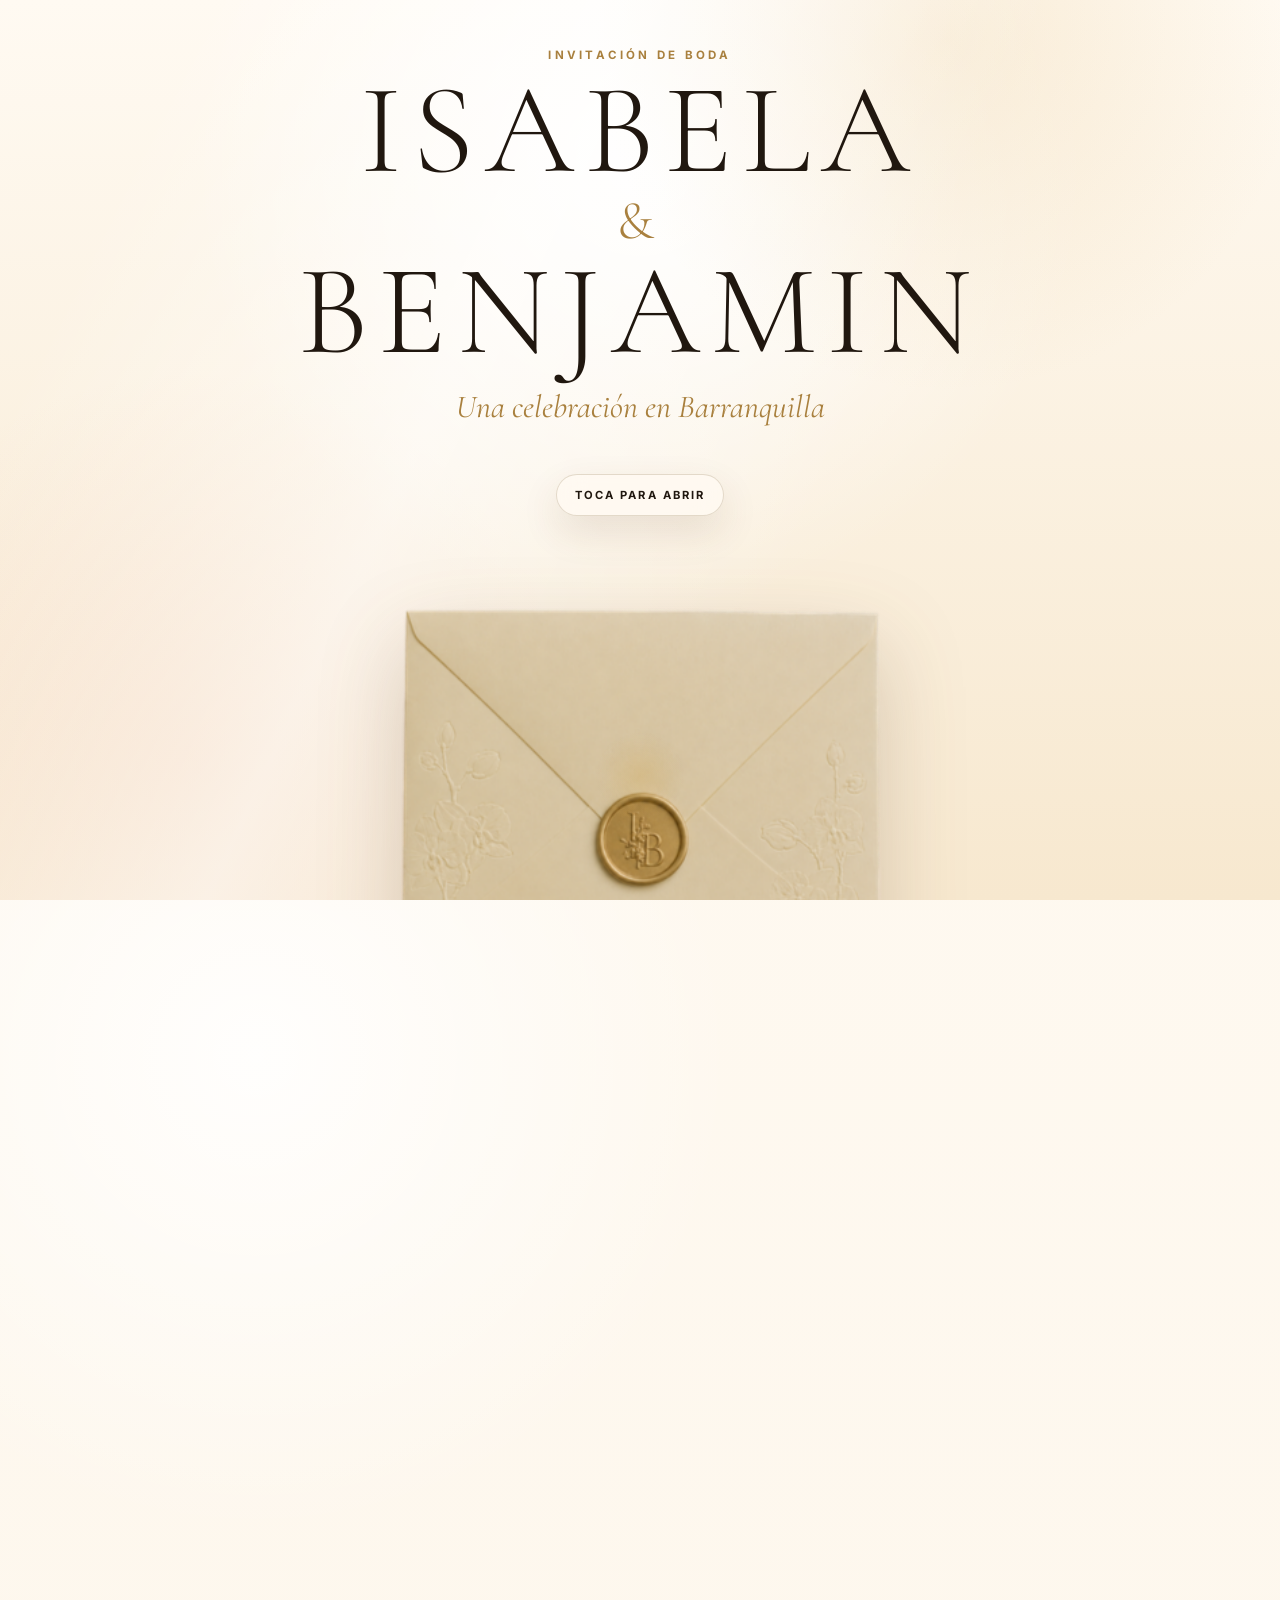
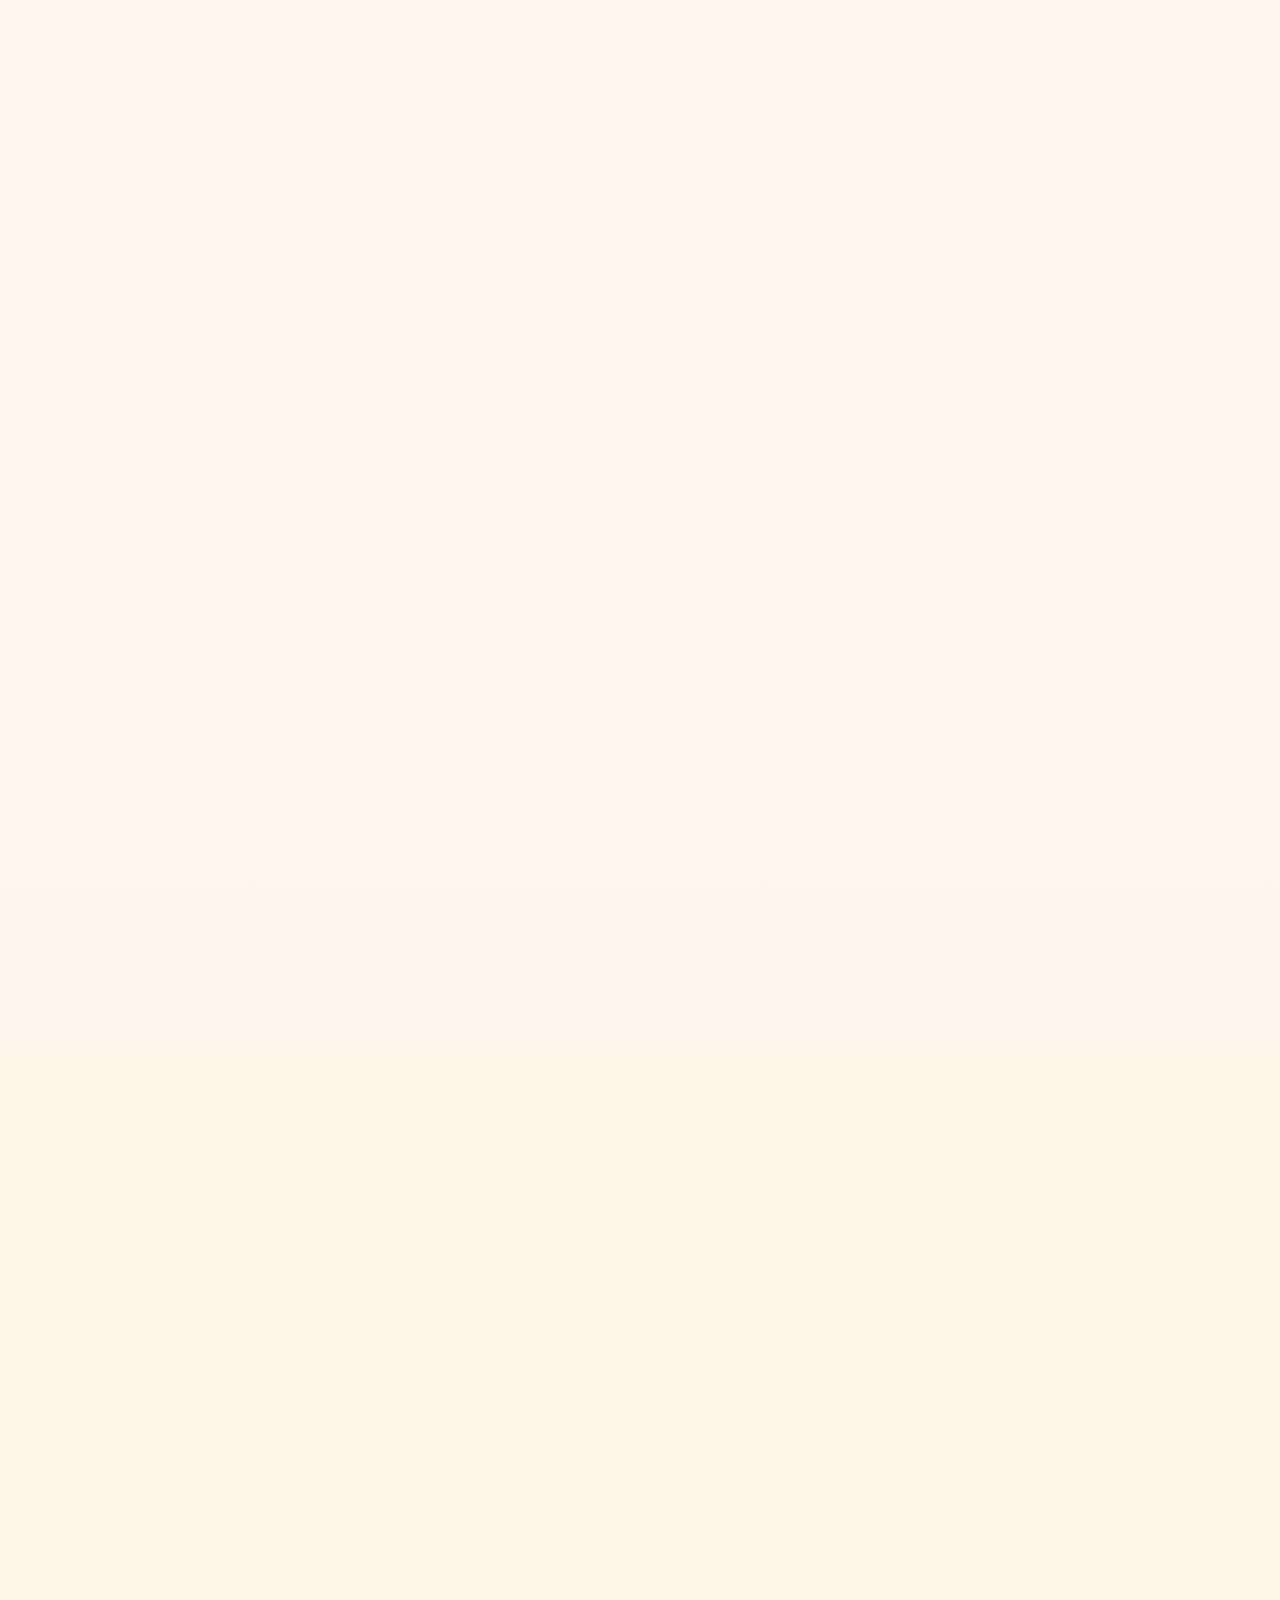
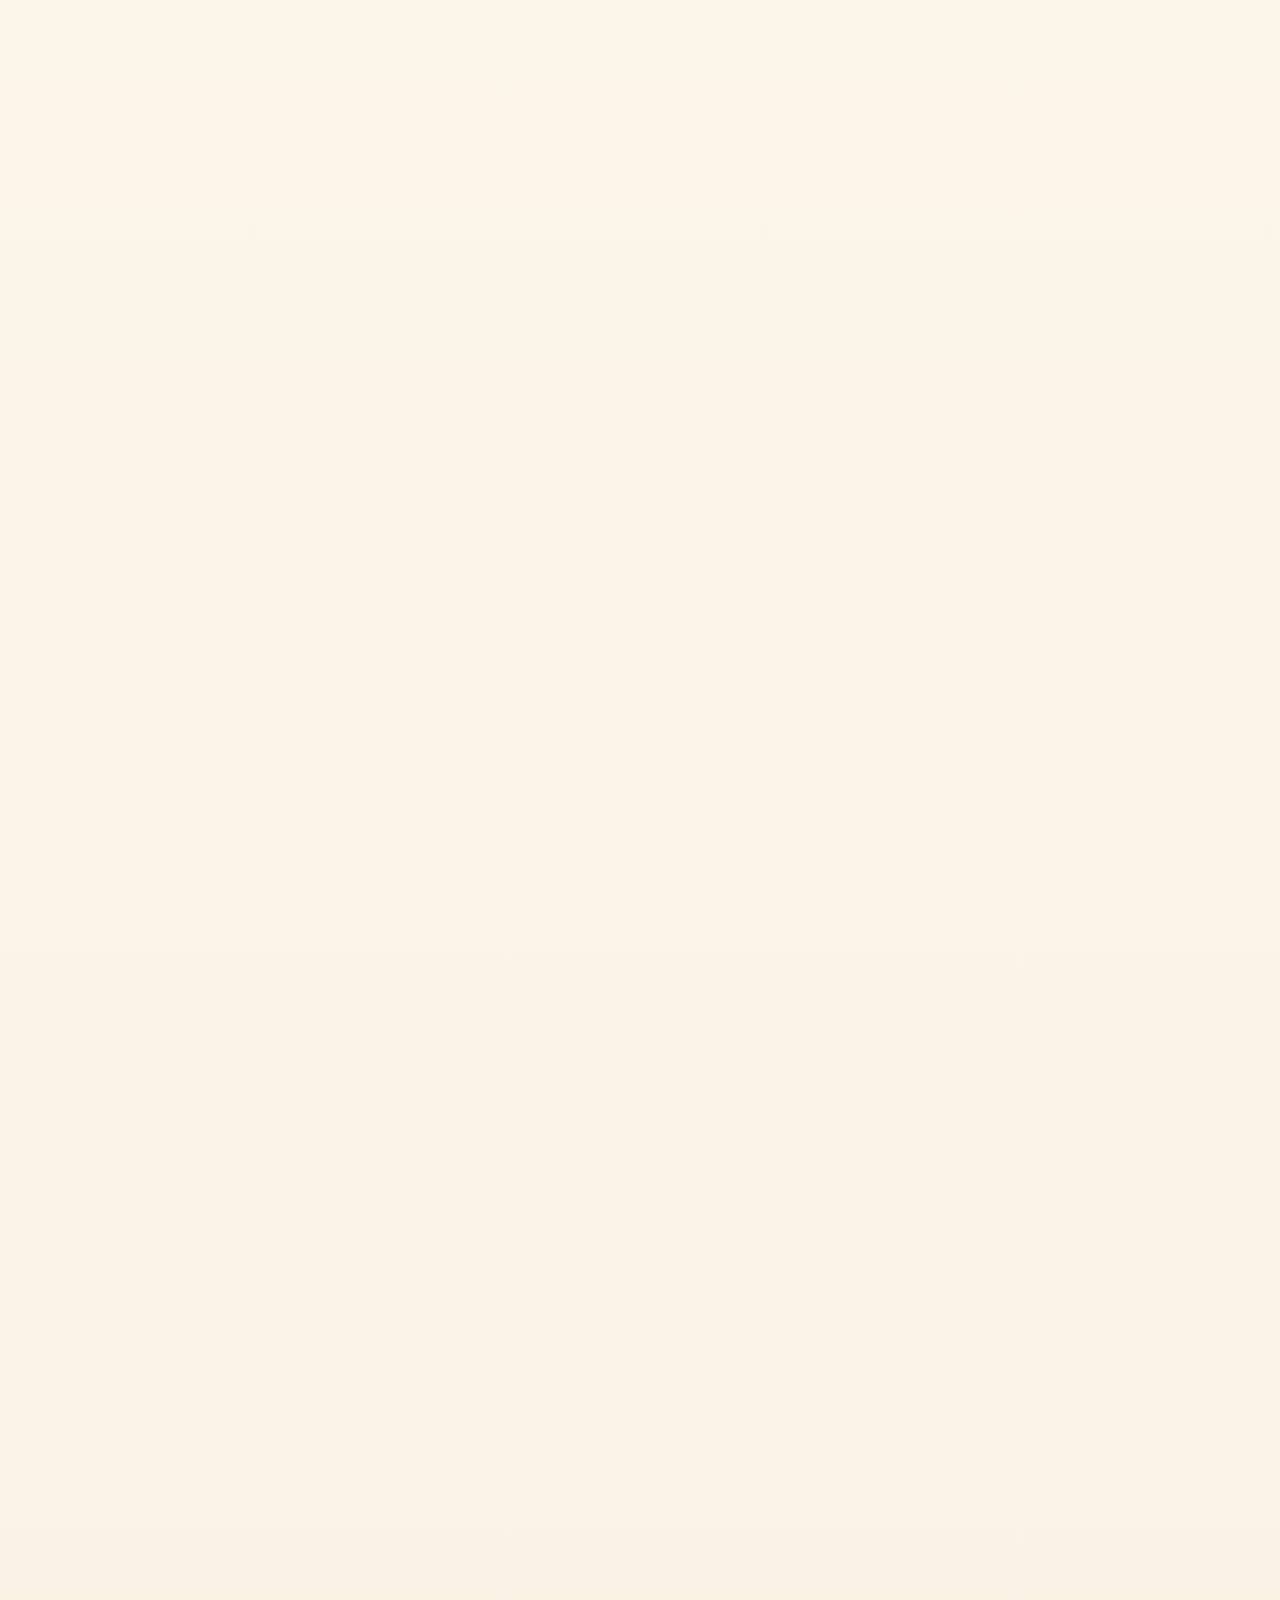
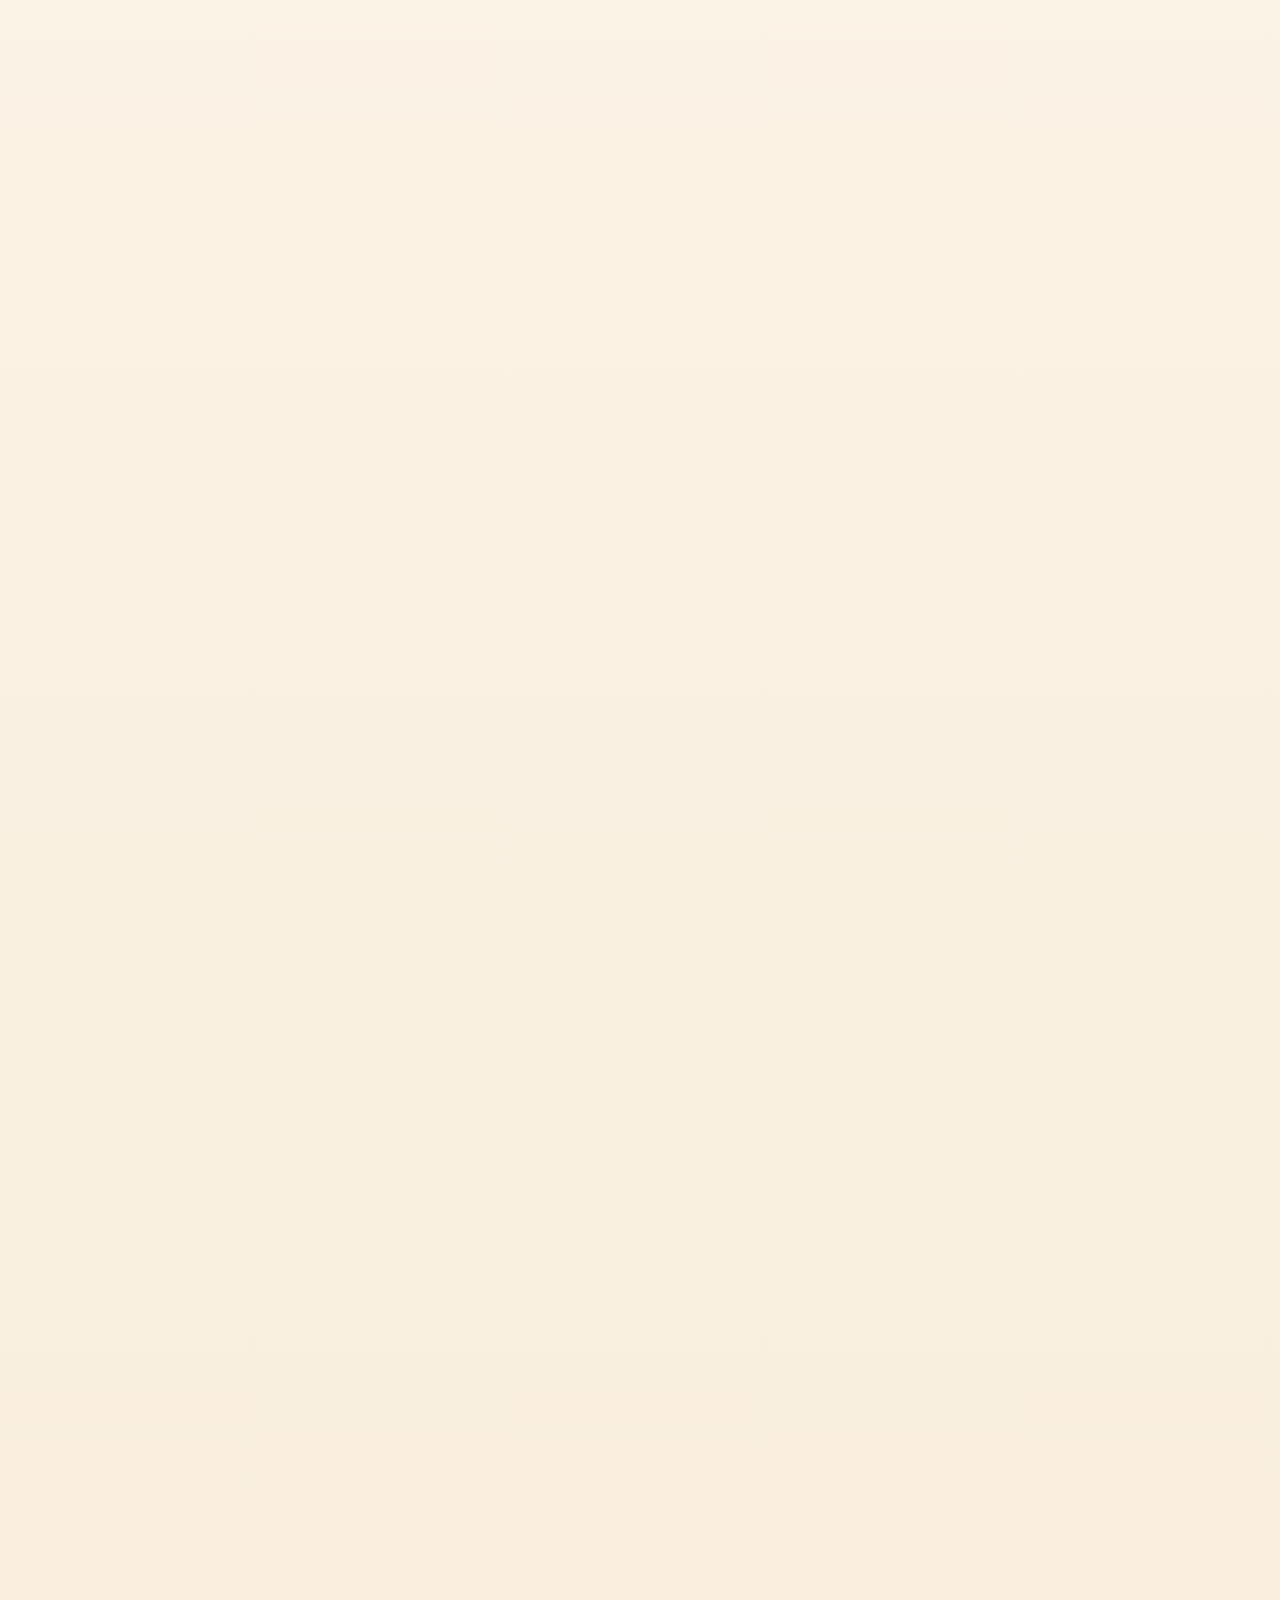
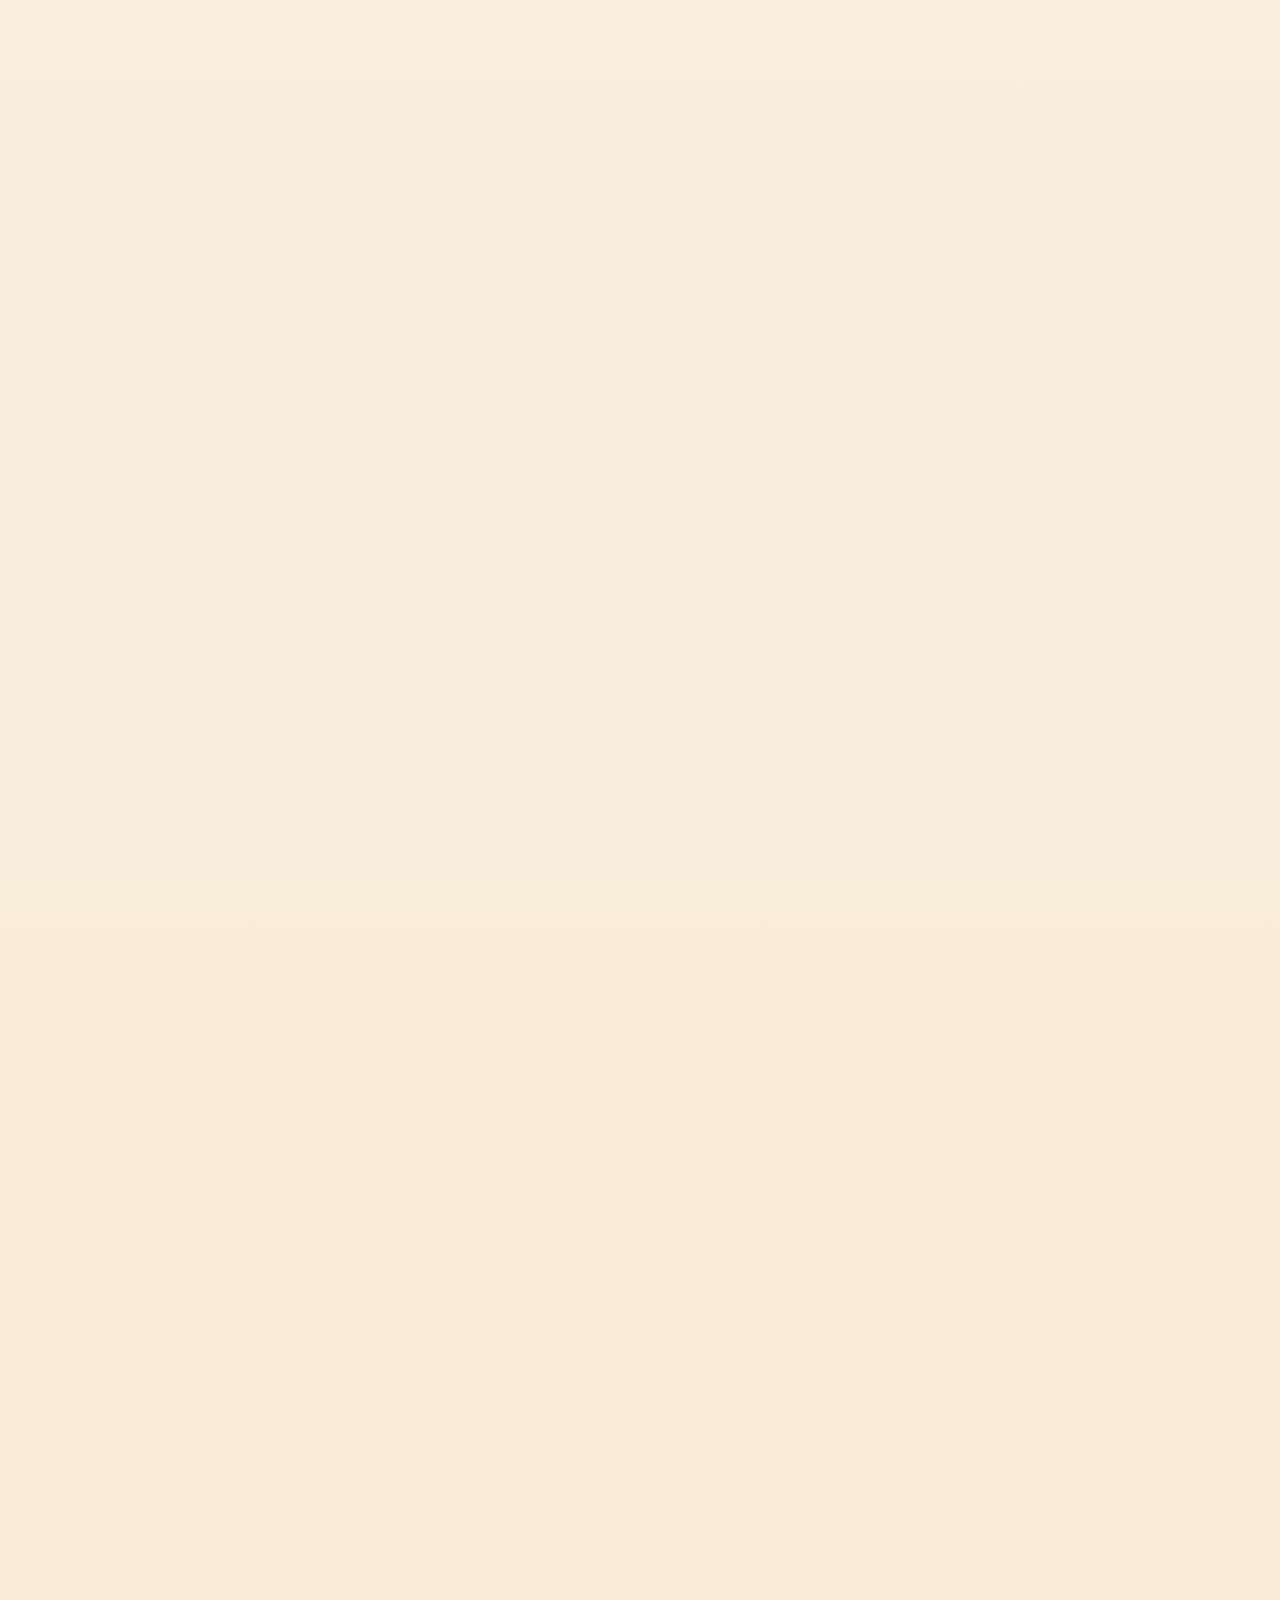
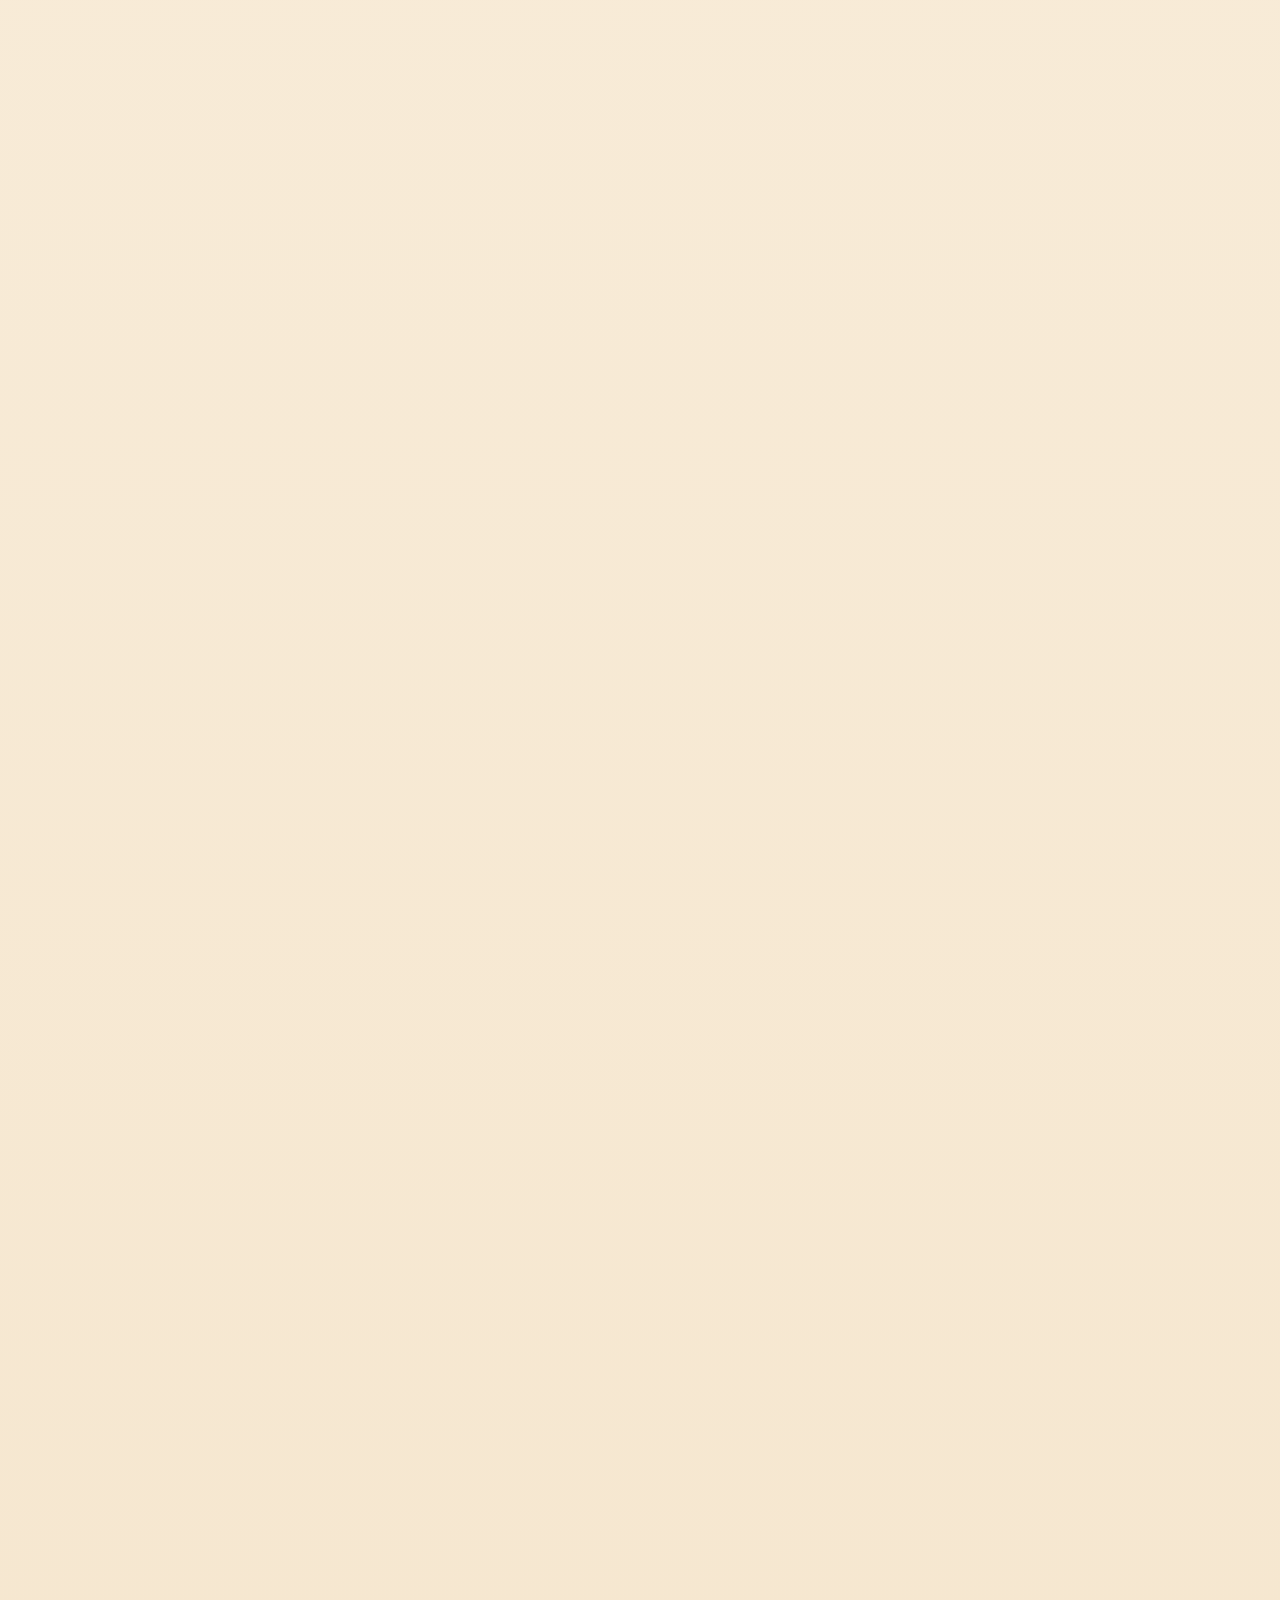
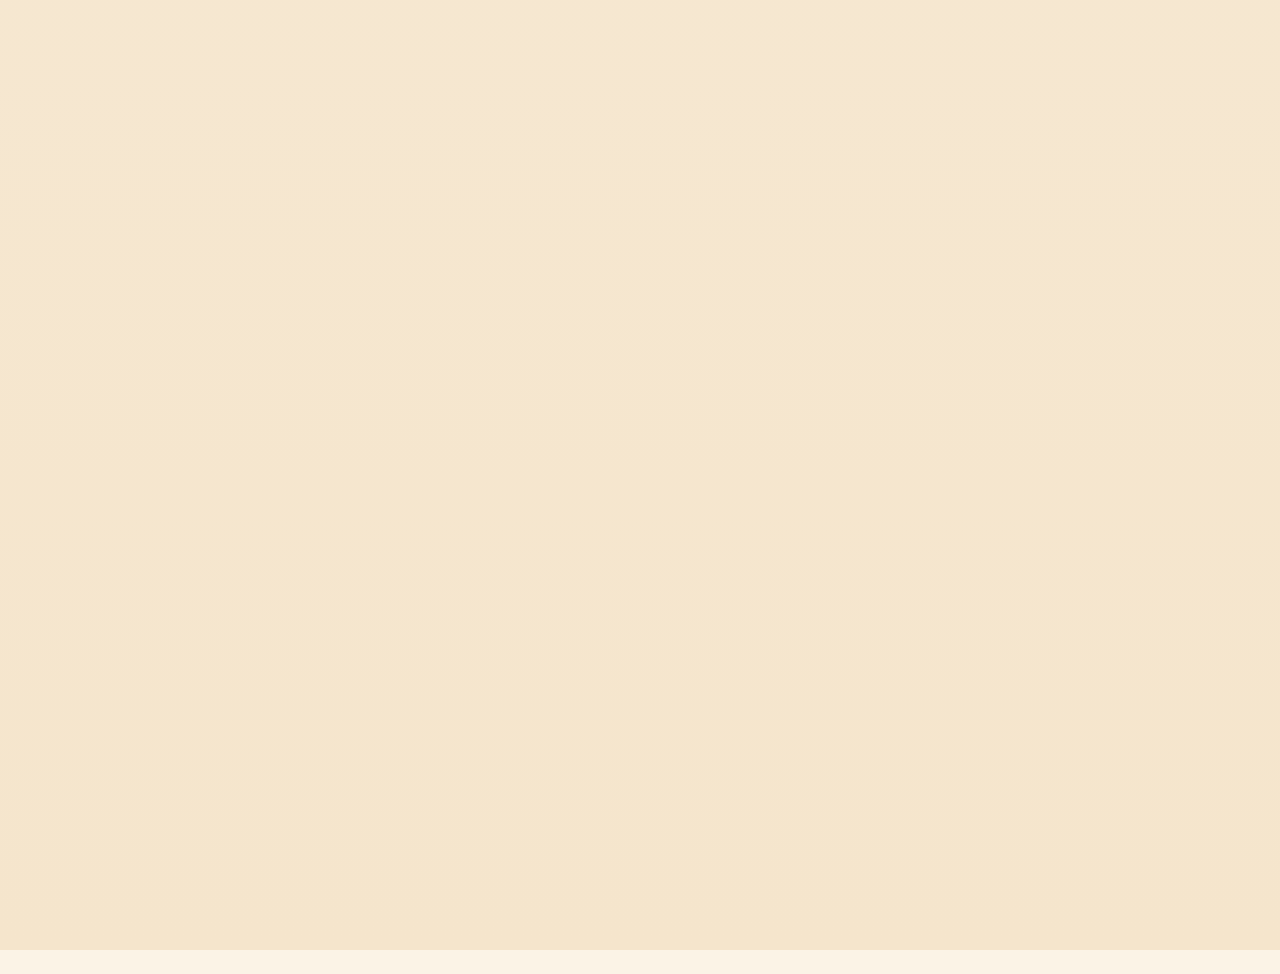
==== commit 66512d55: "Refine beige envelope experience" ====
--- a/index.html
+++ b/index.html
@@ -7,7 +7,7 @@
   <meta name="description" content="Invitación de boda de Isabela María Ferreira Aparicio y Benjamin Ricardo Collante Juvinao en Barranquilla, Colombia." />
   <meta property="og:title" content="Isabela & Benjamin | Invitación de boda" />
   <meta property="og:description" content="Sábado, 10 de octubre de 2026. Barranquilla, Colombia." />
-  <meta property="og:image" content="assets/home-canva.png" />
+  <meta property="og:image" content="assets/canva-envelope-open.png" />
   <title>Isabela & Benjamin | Invitación de boda</title>
 
   <link rel="preconnect" href="https://fonts.googleapis.com" />
@@ -32,9 +32,9 @@
       <button class="envelope-button" id="openInvitation" type="button" aria-expanded="false" aria-controls="site">
         <span class="tap-note">Toca para abrir</span>
         <span class="envelope-stage">
-          <img class="envelope-closed" src="assets/envelope-closed.png" alt="Sobre cerrado con sello I y B" />
-          <img class="envelope-open" src="assets/envelope-open.png" alt="" aria-hidden="true" />
-          <img class="envelope-card" src="assets/invitation-card.png" alt="" aria-hidden="true" />
+          <img class="envelope-card" src="assets/canva-invitation-card.png" alt="" aria-hidden="true" />
+          <img class="envelope-open" src="assets/canva-envelope-open.png" alt="" aria-hidden="true" />
+          <img class="envelope-closed" src="assets/canva-envelope-closed.png" alt="Sobre cerrado con sello I y B" />
           <span class="wax-glow" aria-hidden="true"></span>
         </span>
       </button>
@@ -74,7 +74,7 @@
           </div>
 
           <div class="hero__art" data-animate data-parallax="0.04">
-            <img src="assets/invitacion-canva.png" alt="Invitación visual de Isabela y Benjamin" />
+            <img src="assets/canva-envelope-open.png" alt="Sobre abierto de la invitación de Isabela y Benjamin" />
           </div>
         </div>
       </section>
@@ -94,7 +94,7 @@
       <section class="section invitation-story">
         <div class="section__inner split">
           <div class="frame-image" data-animate data-parallax="0.06">
-            <img src="assets/home-canva.png" alt="Composición del sobre, la tarjeta y el RSVP de la boda" />
+            <img src="assets/canva-invitation-card.png" alt="Tarjeta de invitación de Isabela y Benjamin" />
           </div>
           <div class="copy" data-animate>
             <p class="kicker">Luxury wedding experience</p>
@@ -193,10 +193,10 @@
             <h2>La estética de la boda</h2>
           </div>
           <div class="gallery-grid" data-animate>
-            <button type="button"><img src="assets/envelope-closed.png" alt="Sobre cerrado" /></button>
-            <button type="button"><img src="assets/envelope-open.png" alt="Sobre abierto" /></button>
-            <button type="button"><img src="assets/invitation-card.png" alt="Tarjeta de invitación" /></button>
-            <button type="button"><img src="assets/rsvp-canva.png" alt="Diseño RSVP" /></button>
+            <button type="button"><img src="assets/canva-envelope-closed.png" alt="Sobre cerrado" /></button>
+            <button type="button"><img src="assets/canva-envelope-open.png" alt="Sobre abierto" /></button>
+            <button type="button"><img src="assets/canva-invitation-card.png" alt="Tarjeta de invitación" /></button>
+            <button type="button"><img src="assets/canva-rsvp-flower.png" alt="Flor RSVP" /></button>
           </div>
         </div>
       </section>
@@ -220,7 +220,7 @@
       <section class="section music-section" id="musica">
         <div class="section__inner split">
           <div class="frame-image frame-image--small" data-animate>
-            <img src="assets/flower-rsvp.png" alt="Flor RSVP de la invitación" />
+            <img src="assets/canva-rsvp-flower.png" alt="Flor RSVP de la invitación" />
           </div>
           <div class="copy" data-animate>
             <p class="kicker">Música</p>
@@ -255,7 +255,7 @@
             <p class="kicker">RSVP</p>
             <h2>Confirma tu asistencia</h2>
             <p>Tu respuesta puede enviarse a Google Sheets con el endpoint configurado en <code>app.js</code>. Mientras tanto, el formulario conserva soporte para Netlify Forms.</p>
-            <img class="rsvp-reference" src="assets/rsvp-canva.png" alt="Referencia visual del formulario RSVP" />
+            <img class="rsvp-reference" src="assets/canva-rsvp-flower.png" alt="Flor RSVP de la invitación" />
           </div>
 
           <form class="rsvp-form" id="rsvpForm" name="rsvp" method="POST" action="/success.html" data-netlify="true" netlify-honeypot="bot-field" data-animate>
--- a/styles.css
+++ b/styles.css
@@ -19,15 +19,16 @@
 }
 
 * { box-sizing: border-box; }
-html { scroll-behavior: smooth; background: var(--black); }
+html { scroll-behavior: smooth; background: #fbf3e6; }
 body {
   margin: 0;
   min-height: 100svh;
   color: var(--ivory);
   font-family: var(--sans);
   background:
-    radial-gradient(circle at 50% -10%, rgba(184, 145, 69, .2), transparent 34rem),
-    linear-gradient(180deg, #030302, #0a0807 48%, #050403);
+    radial-gradient(circle at 20% 10%, rgba(255, 255, 255, .86), transparent 30rem),
+    radial-gradient(circle at 80% 0%, rgba(232, 197, 137, .28), transparent 32rem),
+    linear-gradient(180deg, #fffaf2 0%, #fbf3e6 42%, #f5e5cc 100%);
 }
 
 body.locked { overflow: hidden; }
@@ -44,7 +45,7 @@
   place-items: center;
   align-content: center;
   gap: 22px;
-  background: #050403;
+  background: #fbf3e6;
   transition: opacity .8s ease, visibility .8s ease;
 }
 
@@ -101,7 +102,7 @@
   overflow: hidden;
   background:
     radial-gradient(circle at 50% 22%, rgba(244, 218, 162, .13), transparent 30rem),
-    linear-gradient(180deg, #030302, #0a0807);
+    linear-gradient(180deg, #fffaf2 0%, #f7e8cf 100%);
   transition: opacity 1.1s ease 1.65s, visibility 1.1s ease 1.65s;
 }
 
@@ -726,7 +727,7 @@
 .rsvp-section {
   background:
     radial-gradient(circle at 20% 12%, rgba(235, 143, 115, .12), transparent 28rem),
-    #050403;
+    #fbf3e6;
 }
 
 .rsvp-layout {
@@ -851,11 +852,11 @@
   max-height: 92svh;
   padding: 0;
   border: 1px solid var(--line);
-  background: #050403;
-  color: var(--ivory);
-}
-
-.lightbox::backdrop { background: rgba(0, 0, 0, .82); }
+  background: #fffaf2;
+  color: #20170f;
+}
+
+.lightbox::backdrop { background: rgba(52, 36, 20, .5); }
 .lightbox img {
   width: 100%;
   max-height: 90svh;
@@ -931,3 +932,271 @@
     transition-duration: .001ms !important;
   }
 }
+
+/* Beige Canva refresh */
+:root {
+  --canva-bg: #fbf3e6;
+  --canva-bg-soft: #fffaf2;
+  --canva-paper: #f3dfb9;
+  --canva-paper-deep: #e4c88e;
+  --canva-ink: #20170f;
+  --canva-muted: #7b6855;
+  --canva-line: rgba(116, 84, 42, .2);
+  --canva-gold: #a9803e;
+}
+
+body {
+  color: var(--canva-ink);
+  background:
+    radial-gradient(circle at 20% 10%, rgba(255, 255, 255, .86), transparent 30rem),
+    radial-gradient(circle at 80% 0%, rgba(232, 197, 137, .28), transparent 32rem),
+    linear-gradient(180deg, #fffaf2 0%, #fbf3e6 42%, #f5e5cc 100%);
+}
+
+.loader,
+.opening {
+  color: var(--canva-ink);
+  background:
+    radial-gradient(circle at 50% 18%, rgba(255, 255, 255, .95), transparent 28rem),
+    radial-gradient(circle at 15% 84%, rgba(239, 181, 153, .25), transparent 24rem),
+    linear-gradient(180deg, #fffaf2 0%, #f7e8cf 100%);
+}
+
+.loader p,
+.kicker,
+.guest-line,
+.opening h1 span,
+.hero h2 span {
+  color: var(--canva-gold);
+}
+
+.loader-line { background: rgba(116, 84, 42, .16); }
+.loader-line span { background: linear-gradient(90deg, transparent, var(--canva-gold), transparent); }
+
+.opening__ambient {
+  background:
+    linear-gradient(115deg, transparent 18%, rgba(255, 255, 255, .55), transparent 60%),
+    radial-gradient(circle at 70% 12%, rgba(232, 197, 137, .26), transparent 22rem);
+}
+
+.tap-note {
+  border-color: var(--canva-line);
+  background: rgba(255, 250, 242, .78);
+  color: var(--canva-ink);
+  box-shadow: 0 16px 38px rgba(93, 61, 24, .12);
+}
+
+.envelope-stage {
+  min-height: clamp(330px, 52vw, 560px);
+  filter: drop-shadow(0 34px 42px rgba(91, 61, 28, .22));
+}
+
+.envelope-closed {
+  z-index: 5;
+  width: min(78%, 640px);
+  transform: translateY(12px) translateZ(90px) rotateX(0) scale(1);
+  transform-origin: 50% 20%;
+  transition:
+    opacity .55s ease .42s,
+    filter .9s ease,
+    transform 1.35s cubic-bezier(.16, 1, .3, 1);
+}
+
+.envelope-open {
+  z-index: 2;
+  width: min(88%, 720px);
+  opacity: 0;
+  transform: translateY(74px) scale(.74) rotateX(16deg);
+  transform-origin: 50% 58%;
+  transition:
+    opacity .7s ease .44s,
+    transform 1.65s cubic-bezier(.16, 1, .3, 1) .44s;
+}
+
+.envelope-card {
+  z-index: 3;
+  width: min(43%, 360px);
+  opacity: 0;
+  transform: translateY(98px) scale(.58) rotateX(10deg);
+  transform-origin: 50% 100%;
+  filter: drop-shadow(0 26px 34px rgba(91, 61, 28, .16));
+  transition:
+    opacity .75s ease .72s,
+    transform 1.85s cubic-bezier(.16, 1, .3, 1) .72s,
+    filter 1.85s ease .72s;
+}
+
+.wax-glow {
+  z-index: 6;
+  background: radial-gradient(circle, rgba(214, 171, 84, .55), transparent 68%);
+}
+
+body.opened .envelope-closed {
+  opacity: 0;
+  filter: blur(.4px);
+  transform: translateY(-86px) translateZ(130px) rotateX(-78deg) scale(.92);
+}
+
+body.opened .envelope-open {
+  opacity: 1;
+  transform: translateY(26px) scale(1) rotateX(0);
+}
+
+body.opened .envelope-card {
+  opacity: 1;
+  filter: drop-shadow(0 32px 38px rgba(91, 61, 28, .2));
+  transform: translateY(-168px) scale(.88) rotateX(0);
+}
+
+.petal {
+  background: linear-gradient(135deg, rgba(255, 246, 220, .96), rgba(237, 145, 116, .72));
+}
+
+.nav {
+  border-bottom-color: var(--canva-line);
+  background: rgba(255, 250, 242, .78);
+  box-shadow: 0 12px 34px rgba(91, 61, 28, .06);
+}
+
+.nav nav { color: rgba(32, 23, 15, .62); }
+.nav nav a:hover { color: var(--canva-ink); }
+
+.hero,
+.section,
+.gallery,
+.music-section,
+.invitation-story,
+.rsvp-section {
+  color: var(--canva-ink);
+  background:
+    radial-gradient(circle at 12% 8%, rgba(255, 255, 255, .7), transparent 26rem),
+    linear-gradient(180deg, #fffaf2, #fbf3e6);
+}
+
+.section--cream,
+.countdown-band {
+  color: var(--canva-ink);
+  background:
+    linear-gradient(90deg, rgba(116, 84, 42, .035) 1px, transparent 1px),
+    linear-gradient(180deg, #f8ead1, #f2ddb4);
+  background-size: 78px 78px, auto;
+}
+
+.hero__wash {
+  opacity: .62;
+  mask-image: linear-gradient(#000 42%, transparent);
+}
+
+.hero__guest,
+.copy p,
+.section-head p,
+.polished-list {
+  color: var(--canva-muted);
+}
+
+.hero__date {
+  border-color: var(--canva-line);
+}
+
+.hero__date span,
+.countdown span {
+  color: var(--canva-muted);
+}
+
+.hero__date strong,
+.countdown strong,
+.section h2,
+.copy h2,
+h3 {
+  color: var(--canva-ink);
+}
+
+.button,
+.rsvp-submit {
+  border-color: var(--canva-line);
+  background: rgba(255, 250, 242, .64);
+  color: var(--canva-ink);
+  box-shadow: 0 12px 28px rgba(91, 61, 28, .08);
+}
+
+.button--primary,
+.rsvp-submit,
+.button--dark {
+  border-color: var(--canva-ink);
+  background: var(--canva-ink);
+  color: #fffaf2;
+}
+
+.countdown-card,
+.gallery-grid button {
+  border-color: var(--canva-line);
+  background: rgba(255, 250, 242, .68);
+  box-shadow: 0 22px 58px rgba(91, 61, 28, .1);
+}
+
+.countdown div {
+  border-color: var(--canva-line);
+}
+
+.feature-list span {
+  border-color: var(--canva-line);
+  background: rgba(255, 250, 242, .58);
+  color: var(--canva-ink);
+}
+
+.frame-image img,
+.hero__art img {
+  filter: drop-shadow(0 28px 40px rgba(91, 61, 28, .18));
+}
+
+.frame-image::after {
+  border-color: rgba(255, 250, 242, .68);
+}
+
+.rsvp-section {
+  background:
+    radial-gradient(circle at 18% 10%, rgba(239, 181, 153, .26), transparent 28rem),
+    linear-gradient(180deg, #fff7ea, #f6e3c5);
+}
+
+.rsvp-form {
+  border-color: #fffaf2;
+  background: #f2b89c;
+  box-shadow: 0 28px 70px rgba(91, 61, 28, .18);
+}
+
+.rsvp-submit {
+  background: #fff0d6;
+  color: #120c08;
+}
+
+.lightbox {
+  border-color: var(--canva-line);
+  background: #fffaf2;
+}
+
+.lightbox::backdrop { background: rgba(52, 36, 20, .5); }
+.lightbox button {
+  border-color: var(--canva-line);
+  background: rgba(255, 250, 242, .82);
+  color: var(--canva-ink);
+}
+
+@media (max-width: 620px) {
+  .envelope-stage { min-height: 360px; }
+  .envelope-closed { width: min(92%, 520px); }
+  .envelope-open { width: min(112%, 620px); }
+  .envelope-card { width: min(56%, 300px); }
+  body.opened .envelope-card {
+    transform: translateY(-112px) scale(.82) rotateX(0);
+  }
+}
+
+@media (prefers-reduced-motion: reduce) {
+  html { scroll-behavior: auto; }
+  *, *::before, *::after {
+    animation-duration: .001ms !important;
+    animation-iteration-count: 1 !important;
+    transition-duration: .001ms !important;
+  }
+}
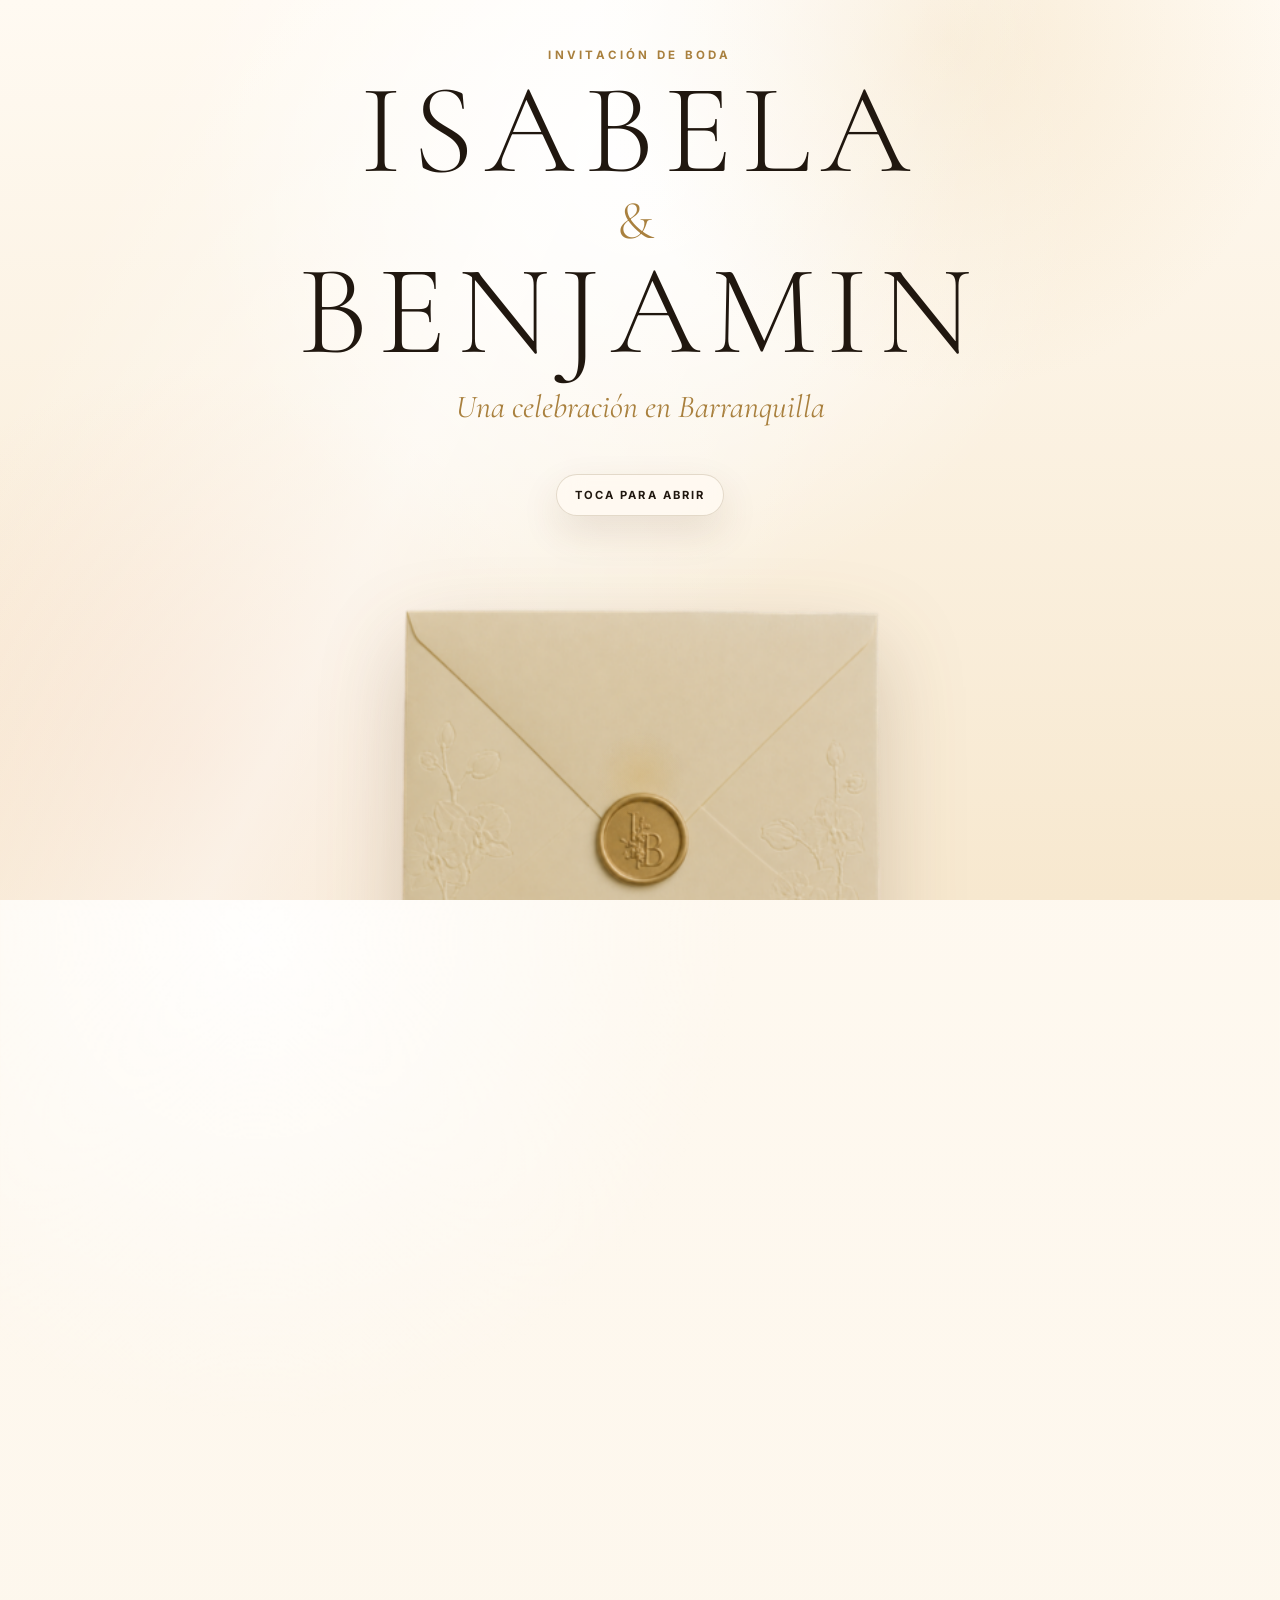
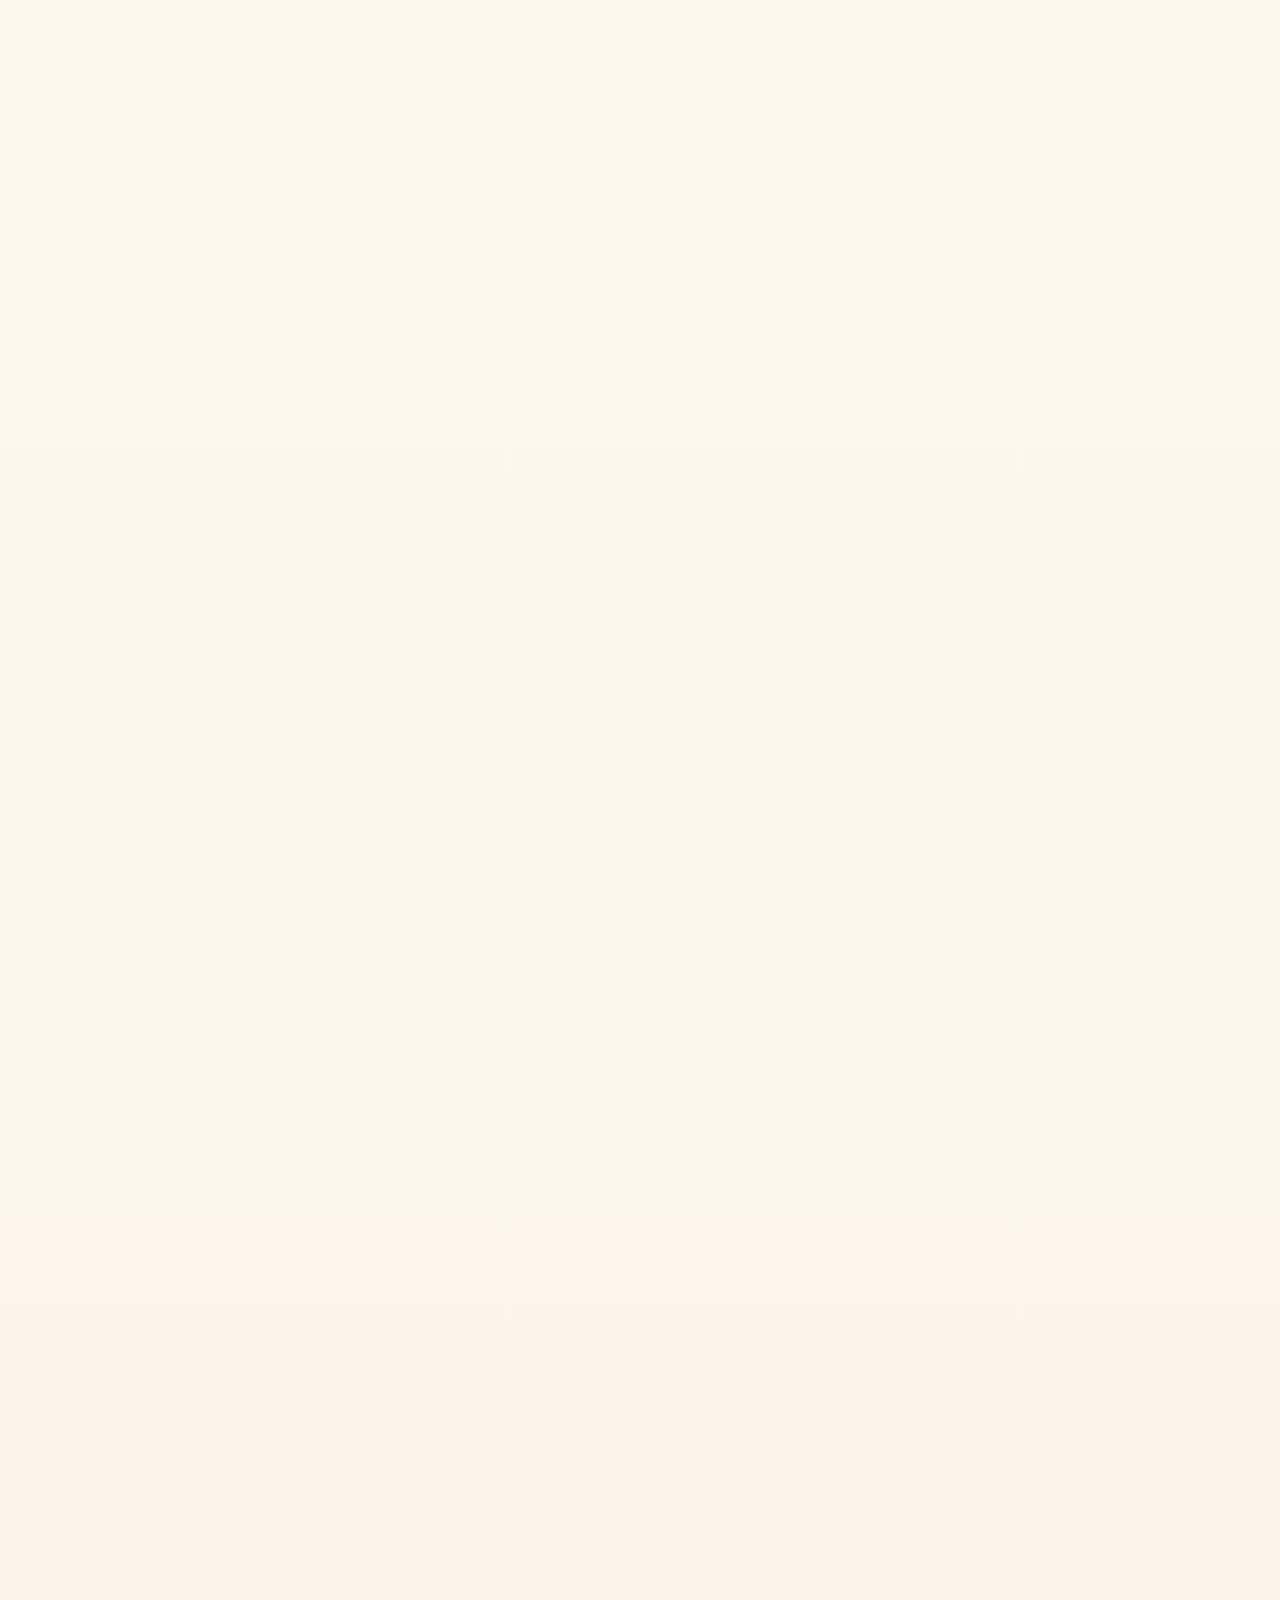
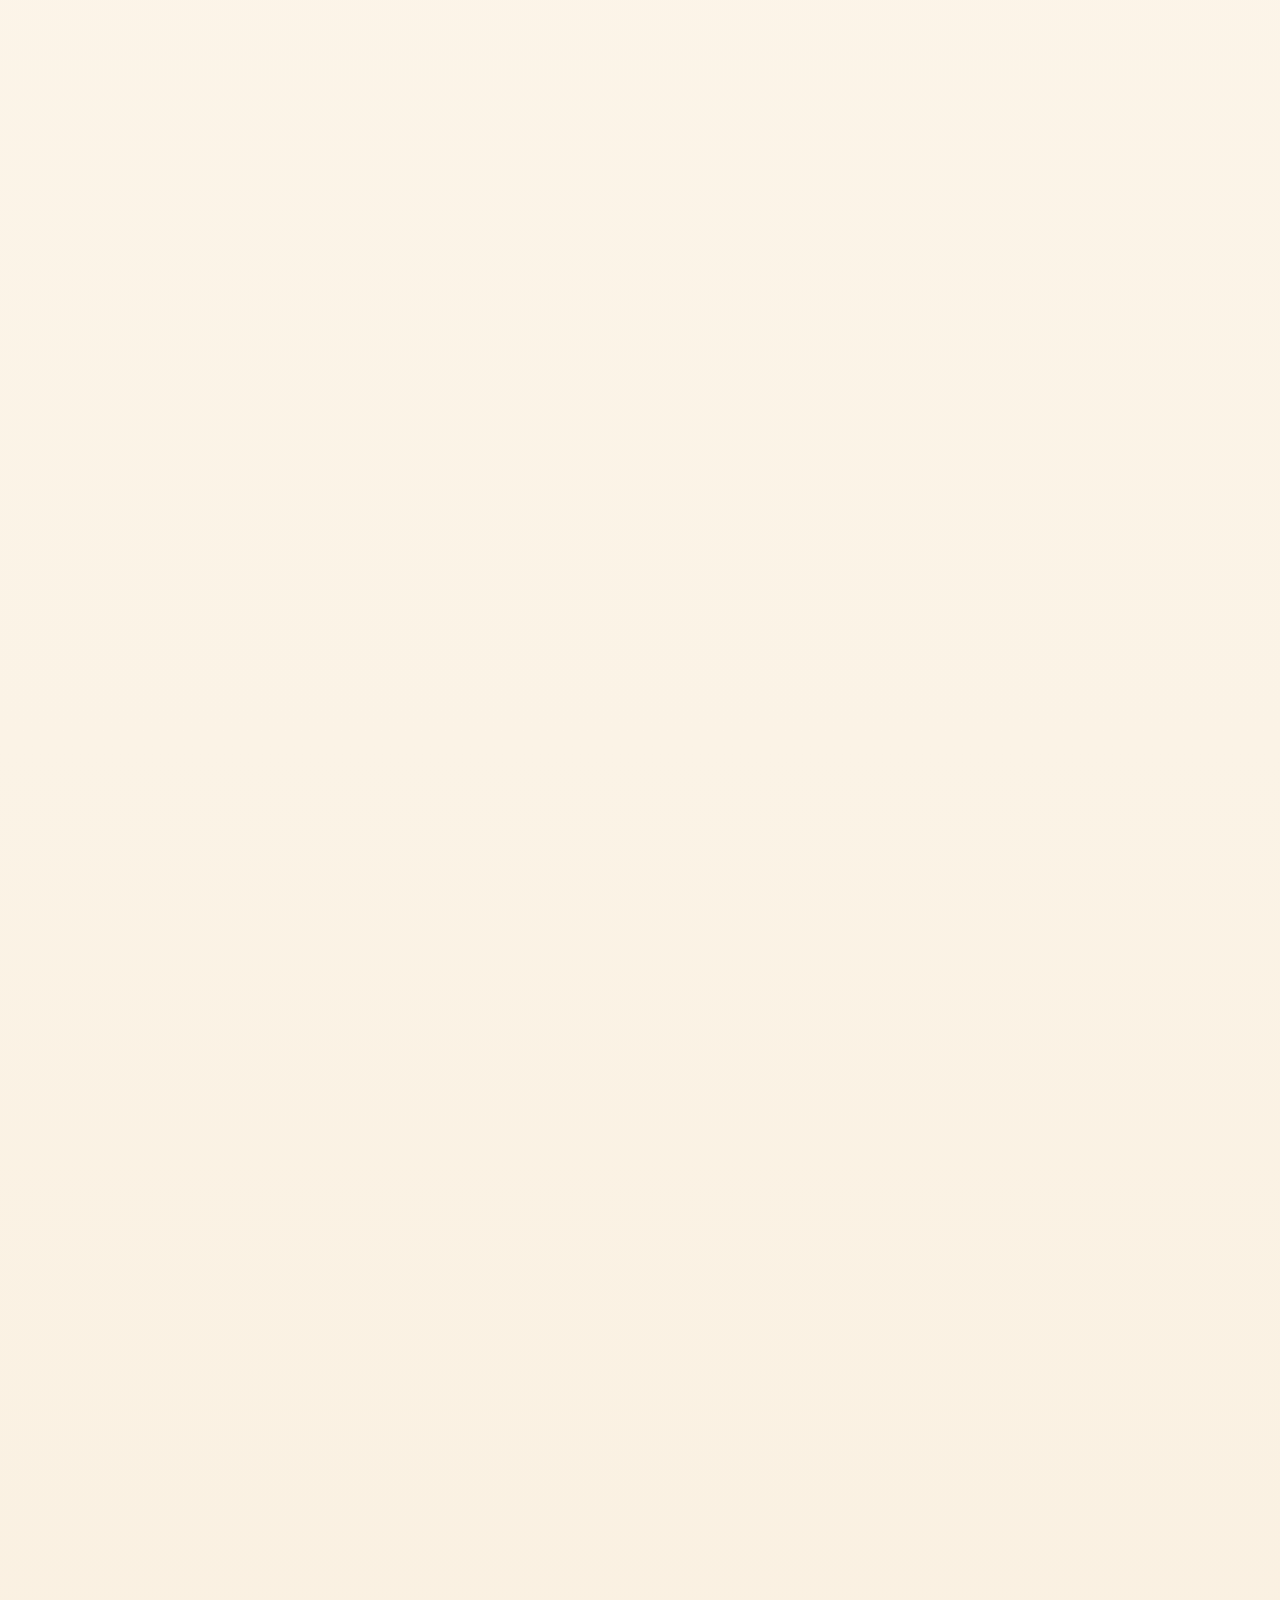
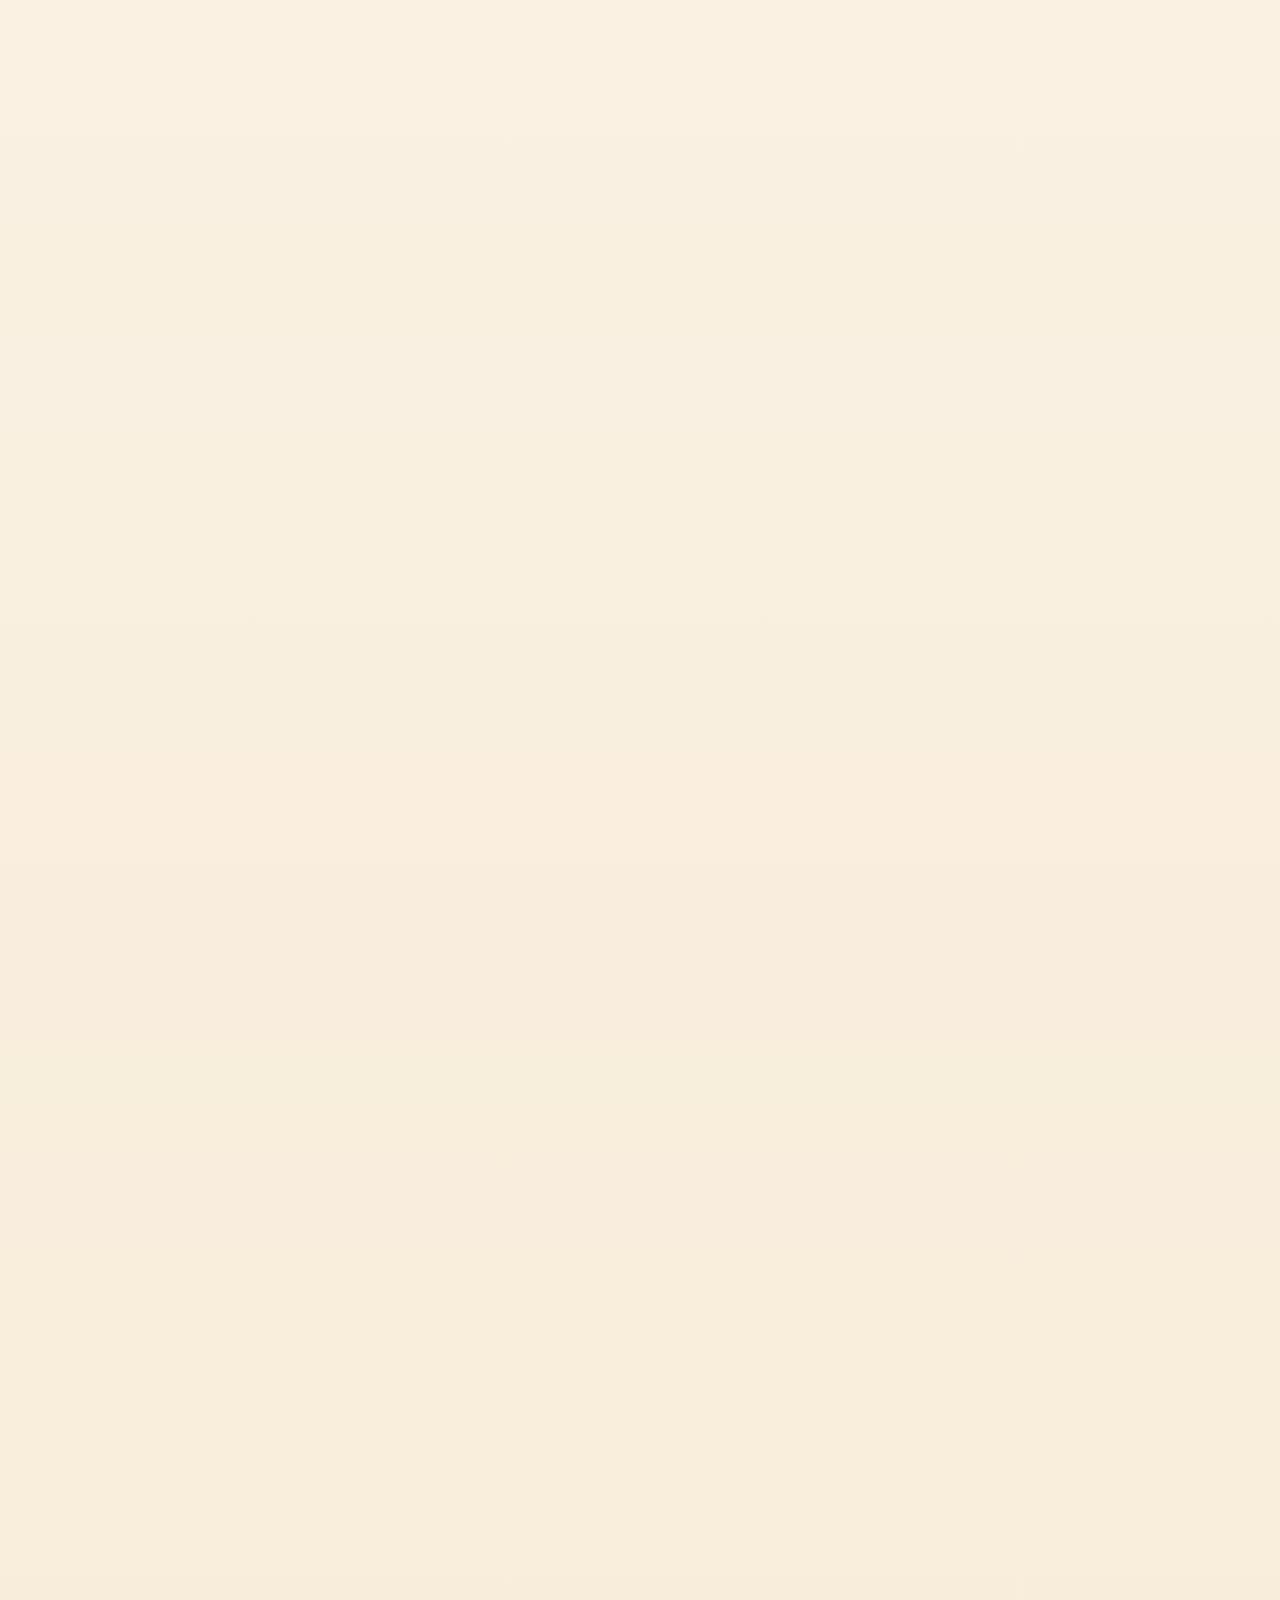
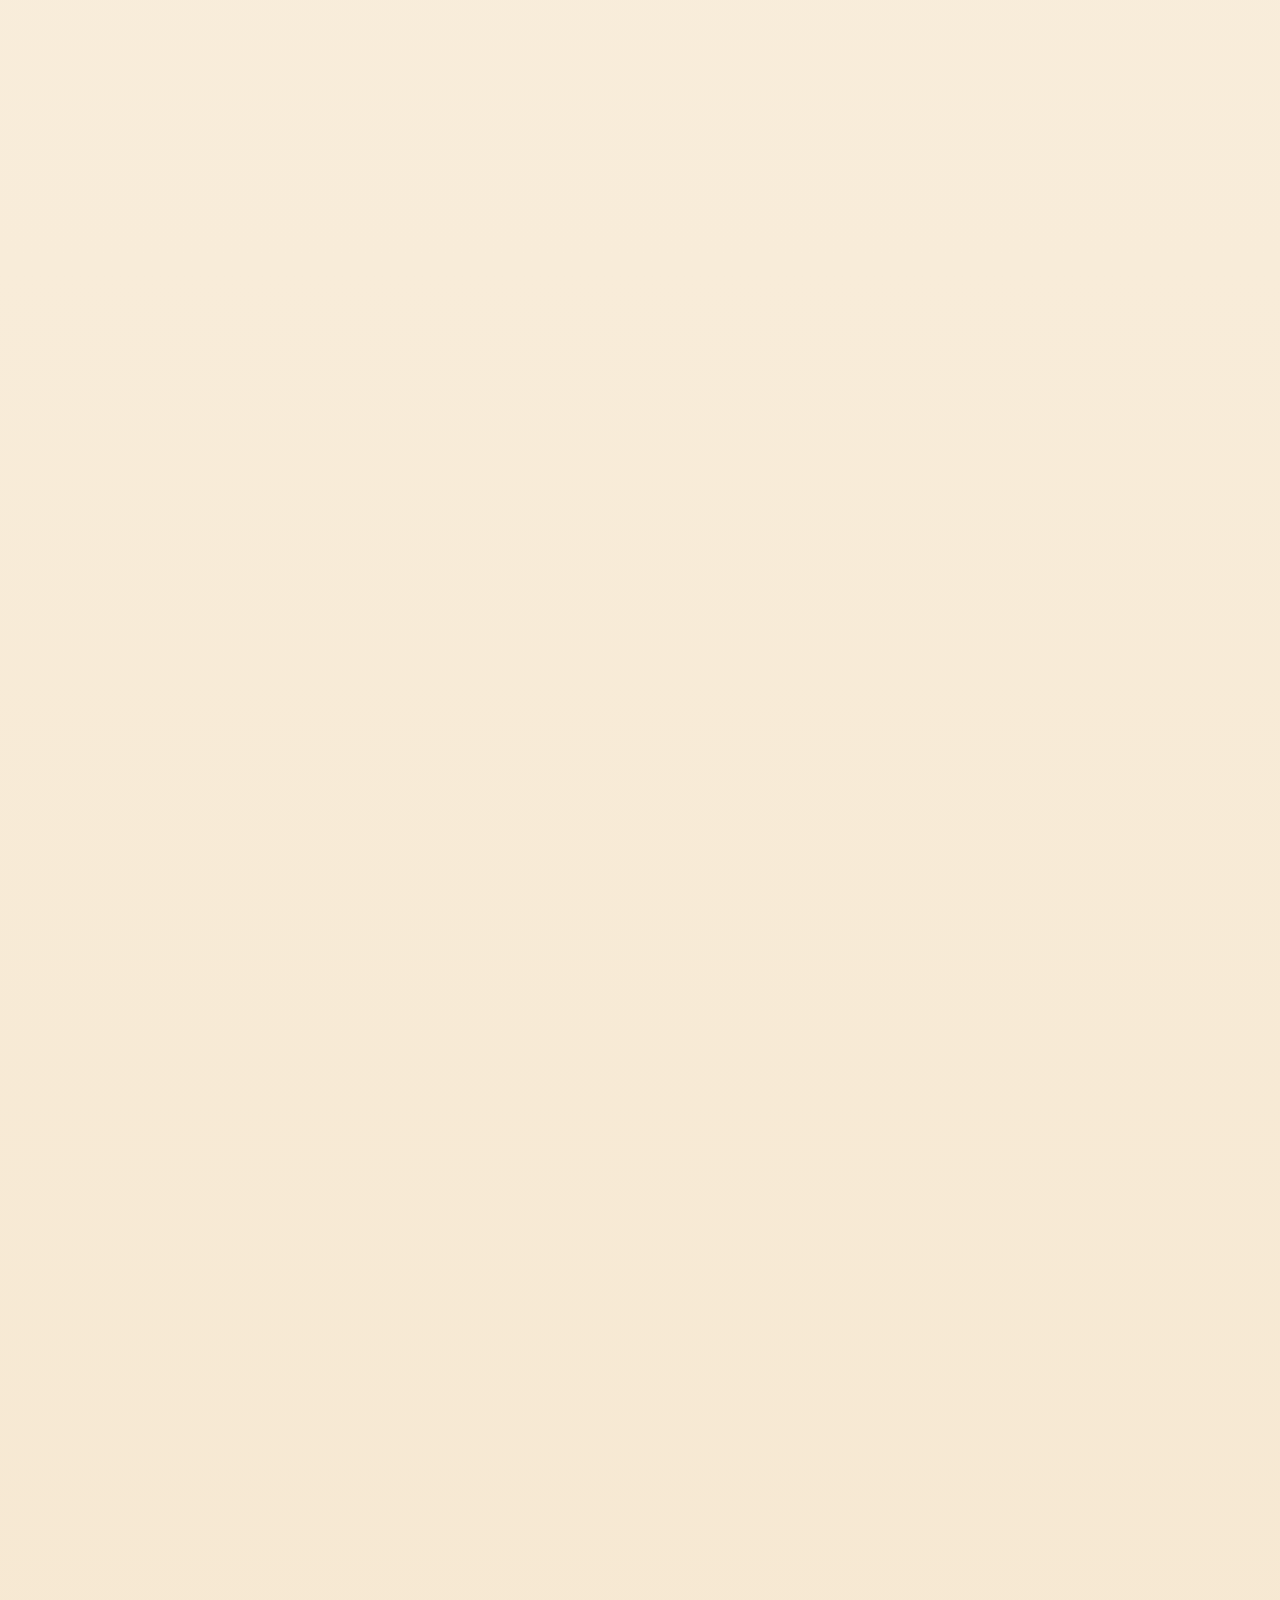
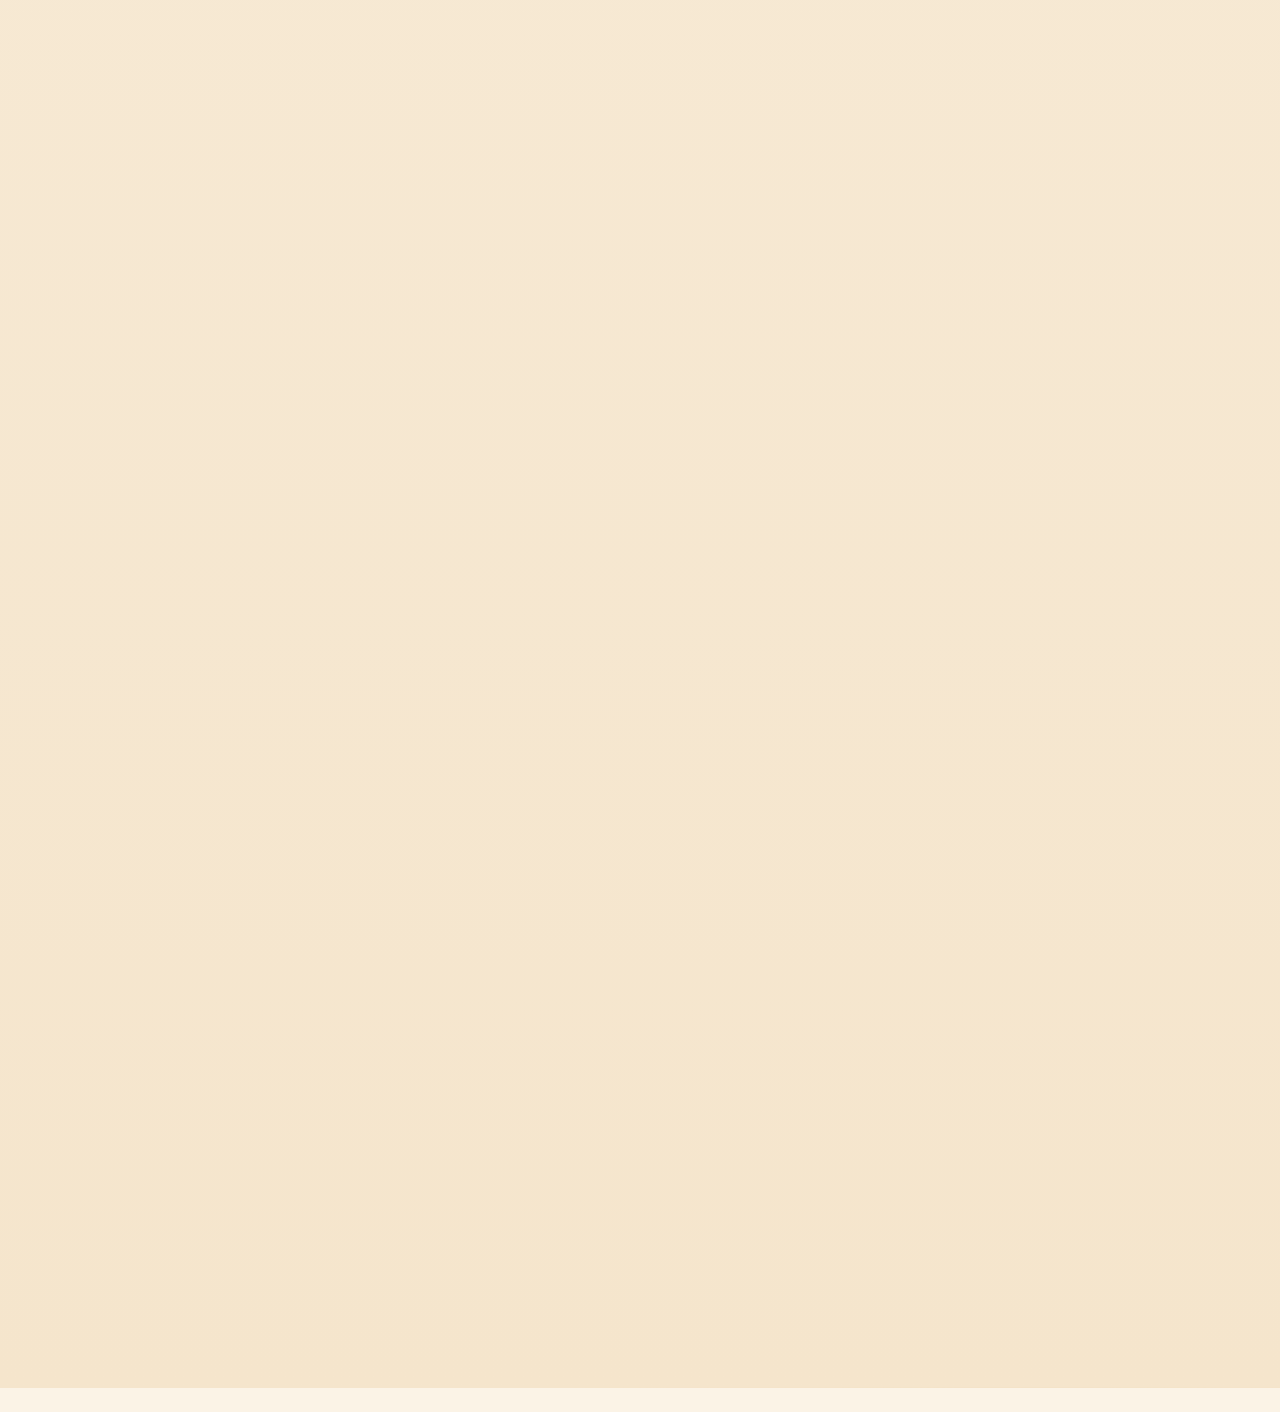
==== commit 039d48a4: "Simplify layout and update venue map" ====
--- a/index.html
+++ b/index.html
@@ -40,8 +40,6 @@
       </button>
     </div>
   </section>
-
-  <div class="petal-field" id="petalField" aria-hidden="true"></div>
 
   <div class="site" id="site" aria-hidden="true">
     <header class="nav">
@@ -99,11 +97,11 @@
           <div class="copy" data-animate>
             <p class="kicker">Luxury wedding experience</p>
             <h2>Una invitación con alma de papel</h2>
-            <p>La estética conserva el sobre crema, el sello dorado, las flores en relieve y la ilustración tropical del diseño original, ahora con una apertura cinematográfica, pétalos flotando y movimiento sutil en cada sección.</p>
+            <p>La estética conserva el sobre crema, el sello dorado, las flores en relieve y la ilustración tropical del diseño original, ahora con una apertura cinematográfica y movimiento sutil en cada sección.</p>
             <div class="feature-list">
               <span>Apertura realista</span>
               <span>Parallax</span>
-              <span>QR personalizado</span>
+              <span>Hotel El Prado</span>
               <span>RSVP digital</span>
             </div>
           </div>
@@ -136,8 +134,8 @@
         </div>
       </section>
 
-      <section class="section" id="dress-code">
-        <div class="section__inner split split--wide">
+      <section class="section dress-section" id="dress-code">
+        <div class="section__inner split split--dress">
           <div class="copy" data-animate>
             <p class="kicker">Guía para invitados</p>
             <h2>Dress code</h2>
@@ -148,7 +146,7 @@
               <li>La intención es verse formal sin perder la vibra del Caribe.</li>
             </ul>
           </div>
-          <div class="frame-image frame-image--tall" data-animate data-parallax="0.04">
+          <div class="frame-image frame-image--dress" data-animate data-parallax="0.025">
             <img src="assets/dresscode-canva.png" alt="Moodboard de dress code para hombres y mujeres" />
           </div>
         </div>
@@ -186,33 +184,18 @@
         </div>
       </section>
 
-      <section class="section gallery" id="galeria">
-        <div class="section__inner">
-          <div class="section-head" data-animate>
-            <p class="kicker">Galería</p>
-            <h2>La estética de la boda</h2>
-          </div>
-          <div class="gallery-grid" data-animate>
-            <button type="button"><img src="assets/canva-envelope-closed.png" alt="Sobre cerrado" /></button>
-            <button type="button"><img src="assets/canva-envelope-open.png" alt="Sobre abierto" /></button>
-            <button type="button"><img src="assets/canva-invitation-card.png" alt="Tarjeta de invitación" /></button>
-            <button type="button"><img src="assets/canva-rsvp-flower.png" alt="Flor RSVP" /></button>
-          </div>
-        </div>
-      </section>
-
       <section class="section section--cream" id="mapa">
         <div class="section__inner split">
           <div class="copy" data-animate>
-            <p class="kicker">Mapa interactivo</p>
-            <h2>Barranquilla, Colombia</h2>
-            <p>El punto exacto de ceremonia y recepción se puede actualizar aquí cuando esté confirmado. Por ahora dejamos la ciudad lista como referencia para viaje y hospedaje.</p>
+            <p class="kicker">Ubicación</p>
+            <h2>Hotel El Prado</h2>
+            <p>Carrera 54 No. 70-10, Barrio El Prado, Barranquilla. Este mapa abre directamente la ubicación del hotel para que puedas planear tu llegada con facilidad.</p>
             <div class="actions">
-              <a class="button button--dark" href="https://www.google.com/maps/search/?api=1&query=Barranquilla%20Colombia" target="_blank" rel="noreferrer">Abrir en Google Maps</a>
+              <a class="button button--dark" href="https://www.google.com/maps/search/?api=1&query=Hotel%20El%20Prado%20Carrera%2054%20No%2070-10%20Barranquilla%20Colombia" target="_blank" rel="noreferrer">Abrir en Google Maps</a>
             </div>
           </div>
           <div class="map-card" data-animate>
-            <iframe title="Mapa de Barranquilla" loading="lazy" referrerpolicy="no-referrer-when-downgrade" src="https://www.google.com/maps?q=Barranquilla%2C%20Colombia&output=embed"></iframe>
+            <iframe title="Mapa del Hotel El Prado en Barranquilla" loading="lazy" referrerpolicy="no-referrer-when-downgrade" src="https://www.google.com/maps?q=Hotel%20El%20Prado%20Carrera%2054%20No%2070-10%20Barranquilla%20Colombia&output=embed"></iframe>
           </div>
         </div>
       </section>
@@ -231,20 +214,6 @@
               <a class="button" id="appleLink" href="#musica">Apple Music</a>
               <button class="button button--primary" id="musicToggle" type="button">Sonido ambiente</button>
             </div>
-          </div>
-        </div>
-      </section>
-
-      <section class="section section--cream qr-section" id="qr">
-        <div class="section__inner split">
-          <div class="copy" data-animate>
-            <p class="kicker">Pase personalizado</p>
-            <h2>Invitación individual</h2>
-            <p id="qrCopy">Este QR abre esta invitación con el nombre del invitado incluido. Puedes compartir links como <strong>?invitado=Nombre%20Apellido</strong>.</p>
-          </div>
-          <div class="qr-card" data-animate>
-            <img id="qrImage" alt="QR personalizado de la invitación" />
-            <p id="qrName">Invitado especial</p>
           </div>
         </div>
       </section>
@@ -300,11 +269,6 @@
     <footer class="footer">Con amor, Isabela &amp; Benjamin</footer>
   </div>
 
-  <dialog class="lightbox" id="lightbox">
-    <button type="button" id="closeLightbox" aria-label="Cerrar galería">×</button>
-    <img id="lightboxImage" alt="" />
-  </dialog>
-
   <script src="app.js" defer></script>
 </body>
 </html>
--- a/styles.css
+++ b/styles.css
@@ -265,29 +265,6 @@
 
 body.opened .wax-glow { opacity: 0; transform: scale(2.2); }
 
-.petal-field {
-  position: fixed;
-  inset: 0;
-  z-index: 35;
-  pointer-events: none;
-  overflow: hidden;
-}
-
-.petal {
-  position: absolute;
-  top: -24px;
-  width: var(--size);
-  height: calc(var(--size) * .58);
-  border-radius: 80% 20% 70% 25%;
-  background: linear-gradient(135deg, rgba(255, 236, 194, .94), rgba(235, 143, 115, .72));
-  opacity: .86;
-  animation: petalFall var(--duration) linear forwards;
-}
-
-@keyframes petalFall {
-  to { transform: translate3d(var(--drift), 112vh, 0) rotate(var(--spin)); opacity: 0; }
-}
-
 .site {
   opacity: 0;
   transform: translateY(24px);
@@ -538,6 +515,16 @@
 }
 
 .split--wide { grid-template-columns: .8fr 1.2fr; }
+.split--dress {
+  grid-template-columns: minmax(260px, .36fr) minmax(560px, 1.64fr);
+  align-items: start;
+}
+
+.dress-section .copy {
+  max-width: 430px;
+  position: sticky;
+  top: 104px;
+}
 
 .frame-image {
   position: relative;
@@ -560,6 +547,21 @@
 }
 
 .frame-image--tall img { max-height: 1120px; }
+.frame-image--dress {
+  align-self: stretch;
+  overflow: visible;
+}
+
+.frame-image--dress::after { display: none; }
+
+.frame-image--dress img {
+  width: min(100%, 1040px);
+  max-height: none;
+  margin-left: auto;
+  transform: scale(1.14);
+  transform-origin: 50% 12%;
+}
+
 .frame-image--small img { width: min(360px, 88%); margin: 0 auto; }
 
 .feature-list {
@@ -657,31 +659,6 @@
   top: 96px;
 }
 
-.gallery-grid {
-  display: grid;
-  grid-template-columns: repeat(4, 1fr);
-  gap: 16px;
-}
-
-.gallery-grid button {
-  appearance: none;
-  min-height: 280px;
-  padding: 0;
-  border: 1px solid var(--line);
-  background: rgba(255, 243, 215, .05);
-  cursor: zoom-in;
-  overflow: hidden;
-}
-
-.gallery-grid img {
-  width: 100%;
-  height: 100%;
-  object-fit: contain;
-  transition: transform .4s ease;
-}
-
-.gallery-grid button:hover img { transform: scale(1.04); }
-
 .map-card {
   min-height: 430px;
   border: 1px solid var(--line-dark);
@@ -695,33 +672,6 @@
   min-height: 430px;
   border: 0;
   filter: saturate(.86) contrast(.95);
-}
-
-.qr-card {
-  justify-self: center;
-  display: grid;
-  gap: 16px;
-  place-items: center;
-  width: min(100%, 380px);
-  padding: 28px;
-  border: 1px solid var(--line-dark);
-  background: rgba(255, 252, 243, .74);
-  box-shadow: 0 26px 60px rgba(64, 42, 20, .16);
-}
-
-.qr-card img {
-  width: 260px;
-  aspect-ratio: 1;
-  border: 12px solid #fffaf0;
-}
-
-.qr-card p {
-  margin: 0;
-  color: var(--ink);
-  font-family: var(--serif);
-  font-size: 1.7rem;
-  font-style: italic;
-  text-align: center;
 }
 
 .rsvp-section {
@@ -847,36 +797,6 @@
   transform: translateY(0);
 }
 
-.lightbox {
-  width: min(96vw, 980px);
-  max-height: 92svh;
-  padding: 0;
-  border: 1px solid var(--line);
-  background: #fffaf2;
-  color: #20170f;
-}
-
-.lightbox::backdrop { background: rgba(52, 36, 20, .5); }
-.lightbox img {
-  width: 100%;
-  max-height: 90svh;
-  object-fit: contain;
-}
-
-.lightbox button {
-  position: absolute;
-  top: 10px;
-  right: 10px;
-  width: 42px;
-  height: 42px;
-  border: 1px solid var(--line);
-  border-radius: 50%;
-  background: rgba(5, 4, 3, .72);
-  color: var(--ivory);
-  font-size: 1.7rem;
-  cursor: pointer;
-}
-
 @media (max-width: 920px) {
   .nav {
     align-items: flex-start;
@@ -892,6 +812,7 @@
   .hero__grid,
   .split,
   .split--wide,
+  .split--dress,
   .barranquilla-grid,
   .rsvp-layout {
     grid-template-columns: 1fr;
@@ -899,8 +820,15 @@
 
   .hero__art { order: -1; }
   .hero__art img { max-height: 760px; }
+  .frame-image--dress img {
+    width: 100%;
+    transform: none;
+  }
+  .dress-section .copy {
+    max-width: none;
+    position: static;
+  }
   .experience-cards { position: static; }
-  .gallery-grid { grid-template-columns: repeat(2, 1fr); }
 }
 
 @media (max-width: 620px) {
@@ -919,8 +847,6 @@
   .countdown div:nth-child(2) { border-right: 0; }
   .countdown div:nth-child(-n+2) { border-bottom: 1px solid var(--line); }
   .details-grid { grid-template-columns: 1fr; }
-  .gallery-grid { grid-template-columns: 1fr; }
-  .gallery-grid button { min-height: 220px; }
   .rsvp-form { border-width: 6px; }
 }
 
@@ -1048,10 +974,6 @@
   transform: translateY(-168px) scale(.88) rotateX(0);
 }
 
-.petal {
-  background: linear-gradient(135deg, rgba(255, 246, 220, .96), rgba(237, 145, 116, .72));
-}
-
 .nav {
   border-bottom-color: var(--canva-line);
   background: rgba(255, 250, 242, .78);
@@ -1063,7 +985,6 @@
 
 .hero,
 .section,
-.gallery,
 .music-section,
 .invitation-story,
 .rsvp-section {
@@ -1127,8 +1048,7 @@
   color: #fffaf2;
 }
 
-.countdown-card,
-.gallery-grid button {
+.countdown-card {
   border-color: var(--canva-line);
   background: rgba(255, 250, 242, .68);
   box-shadow: 0 22px 58px rgba(91, 61, 28, .1);
@@ -1168,18 +1088,6 @@
 .rsvp-submit {
   background: #fff0d6;
   color: #120c08;
-}
-
-.lightbox {
-  border-color: var(--canva-line);
-  background: #fffaf2;
-}
-
-.lightbox::backdrop { background: rgba(52, 36, 20, .5); }
-.lightbox button {
-  border-color: var(--canva-line);
-  background: rgba(255, 250, 242, .82);
-  color: var(--canva-ink);
 }
 
 @media (max-width: 620px) {
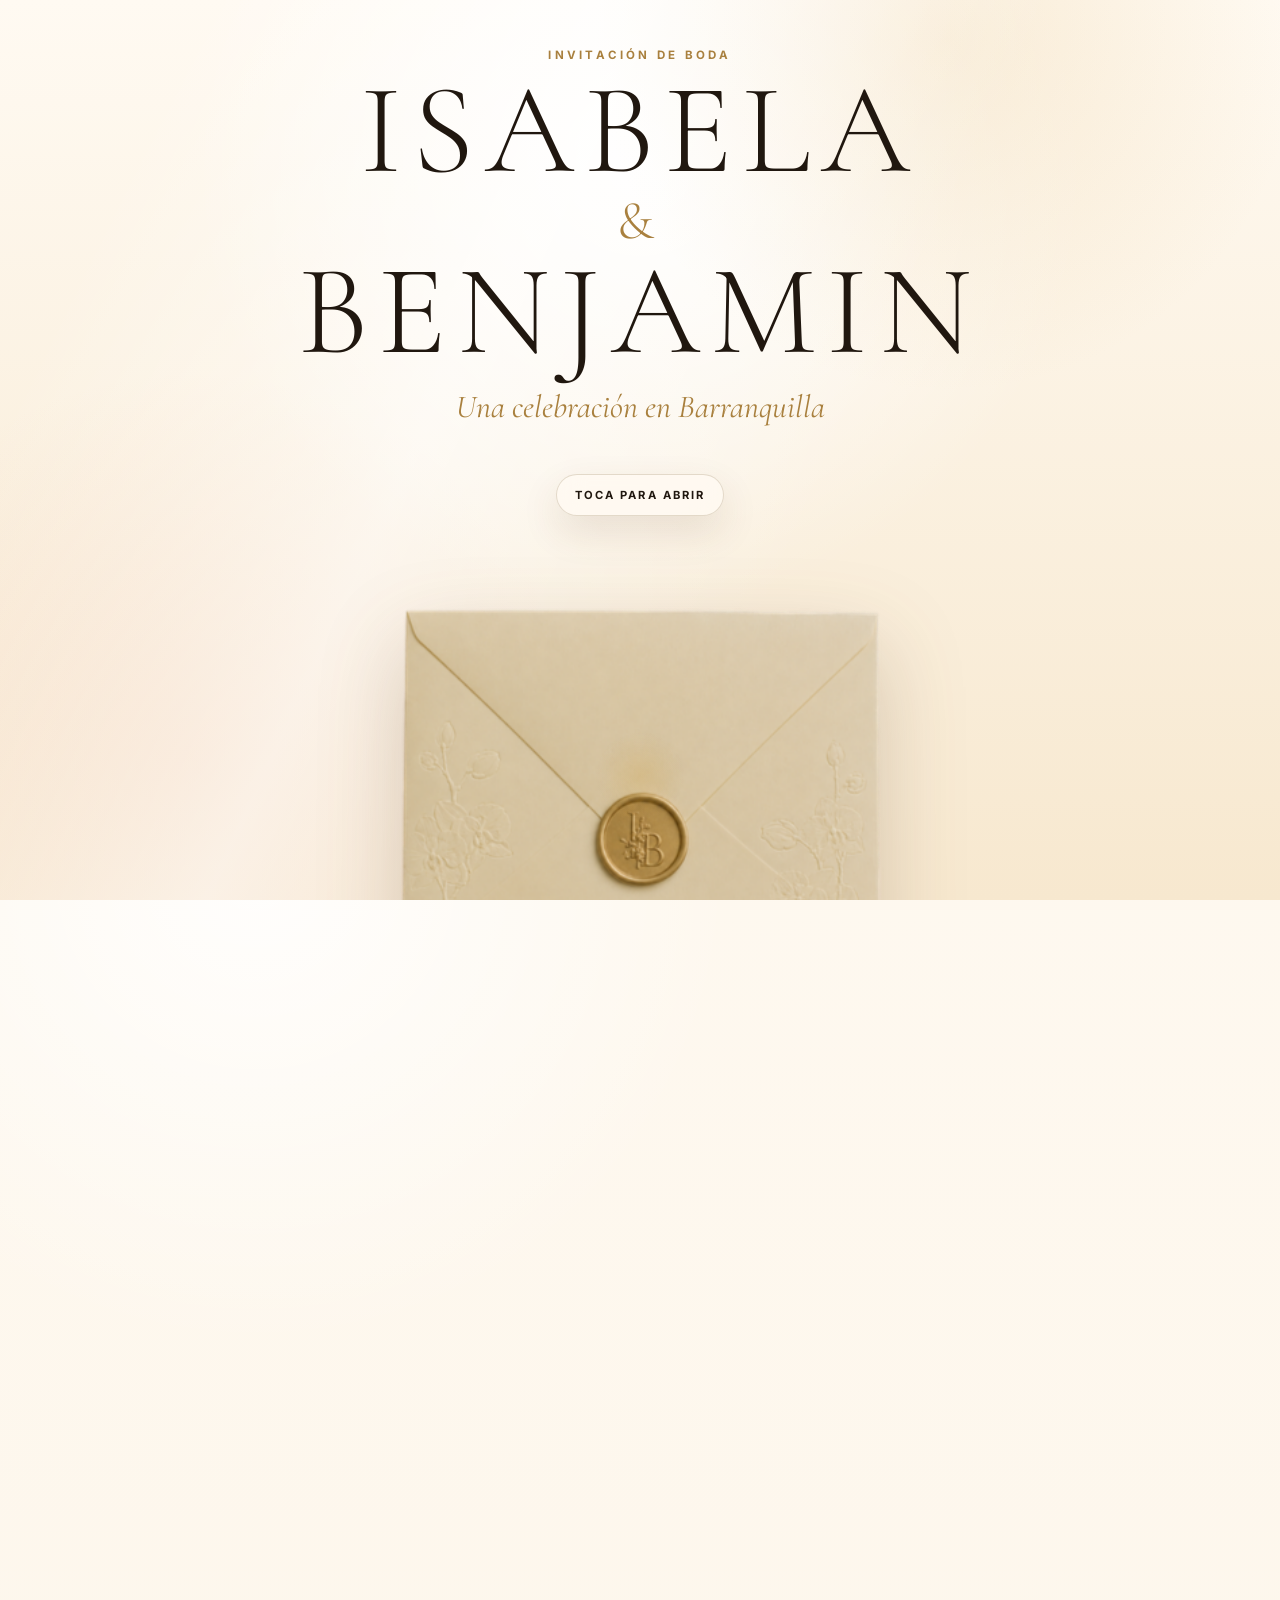
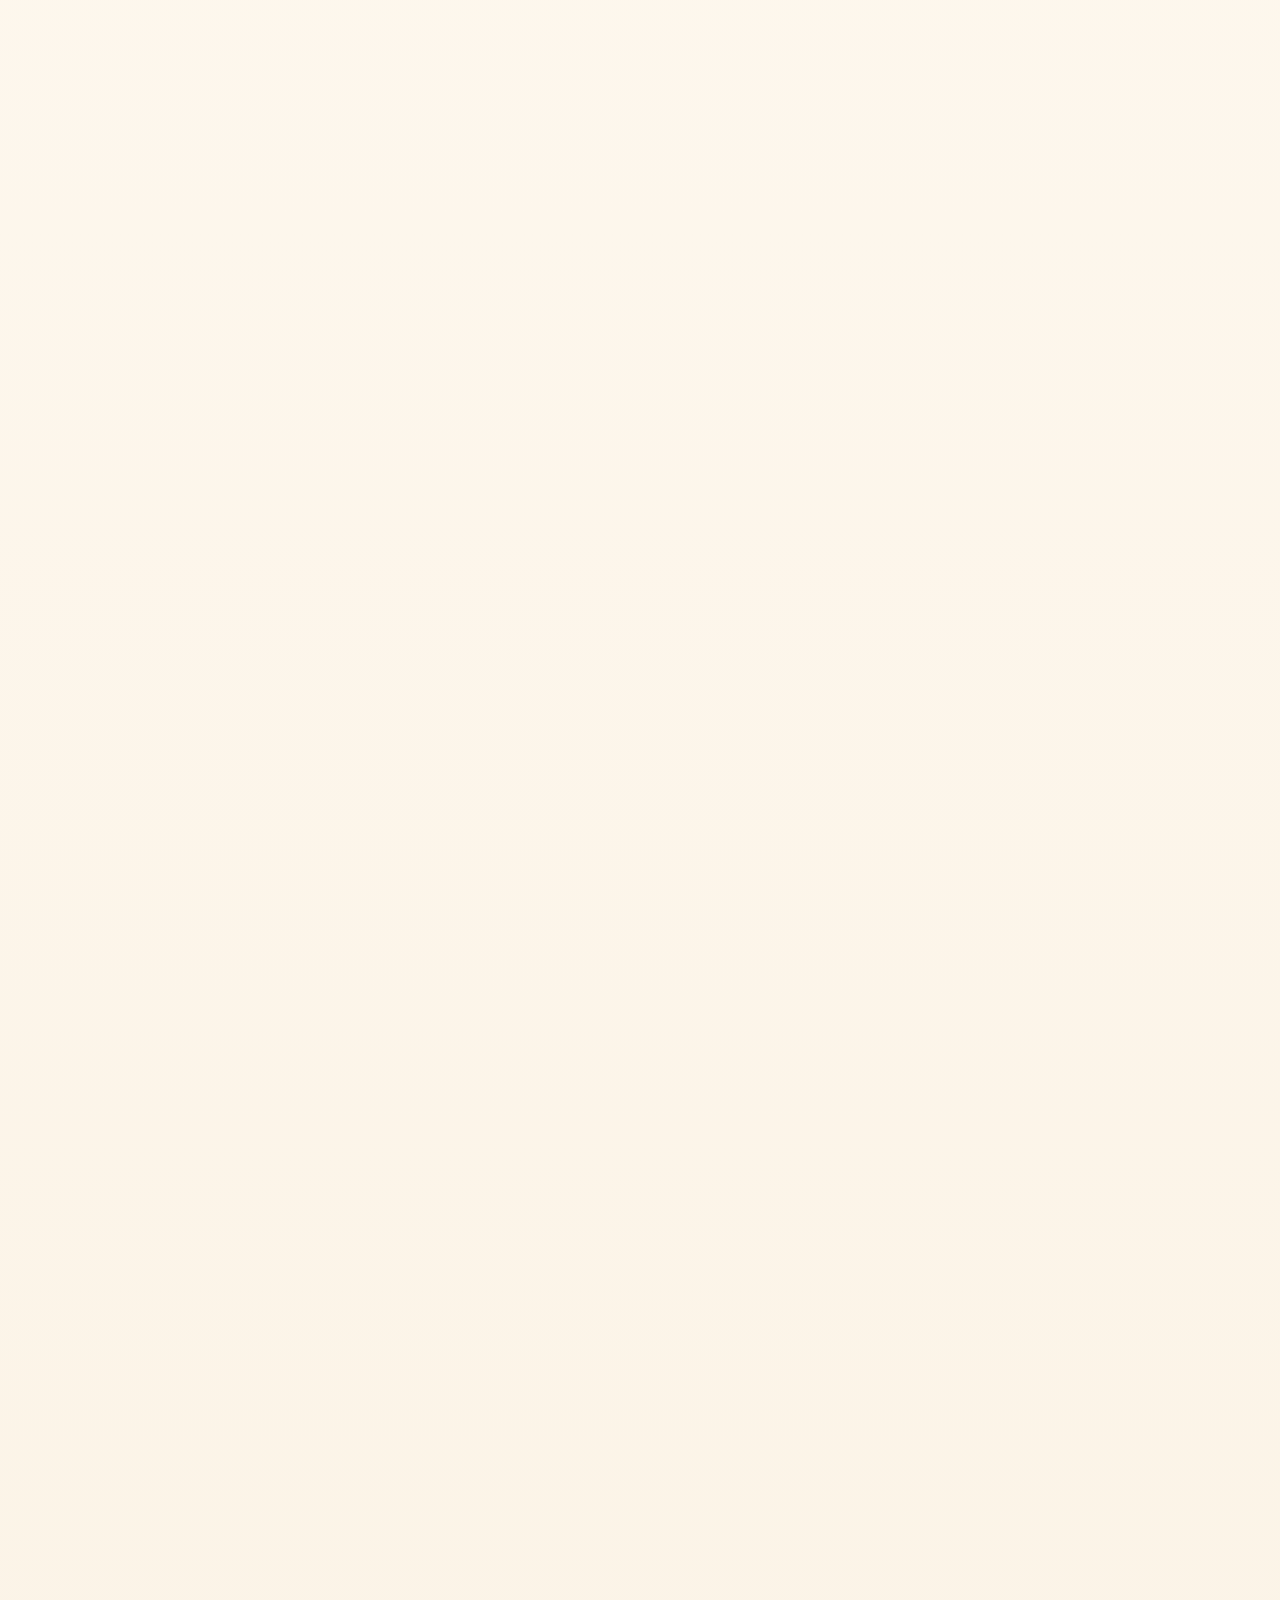
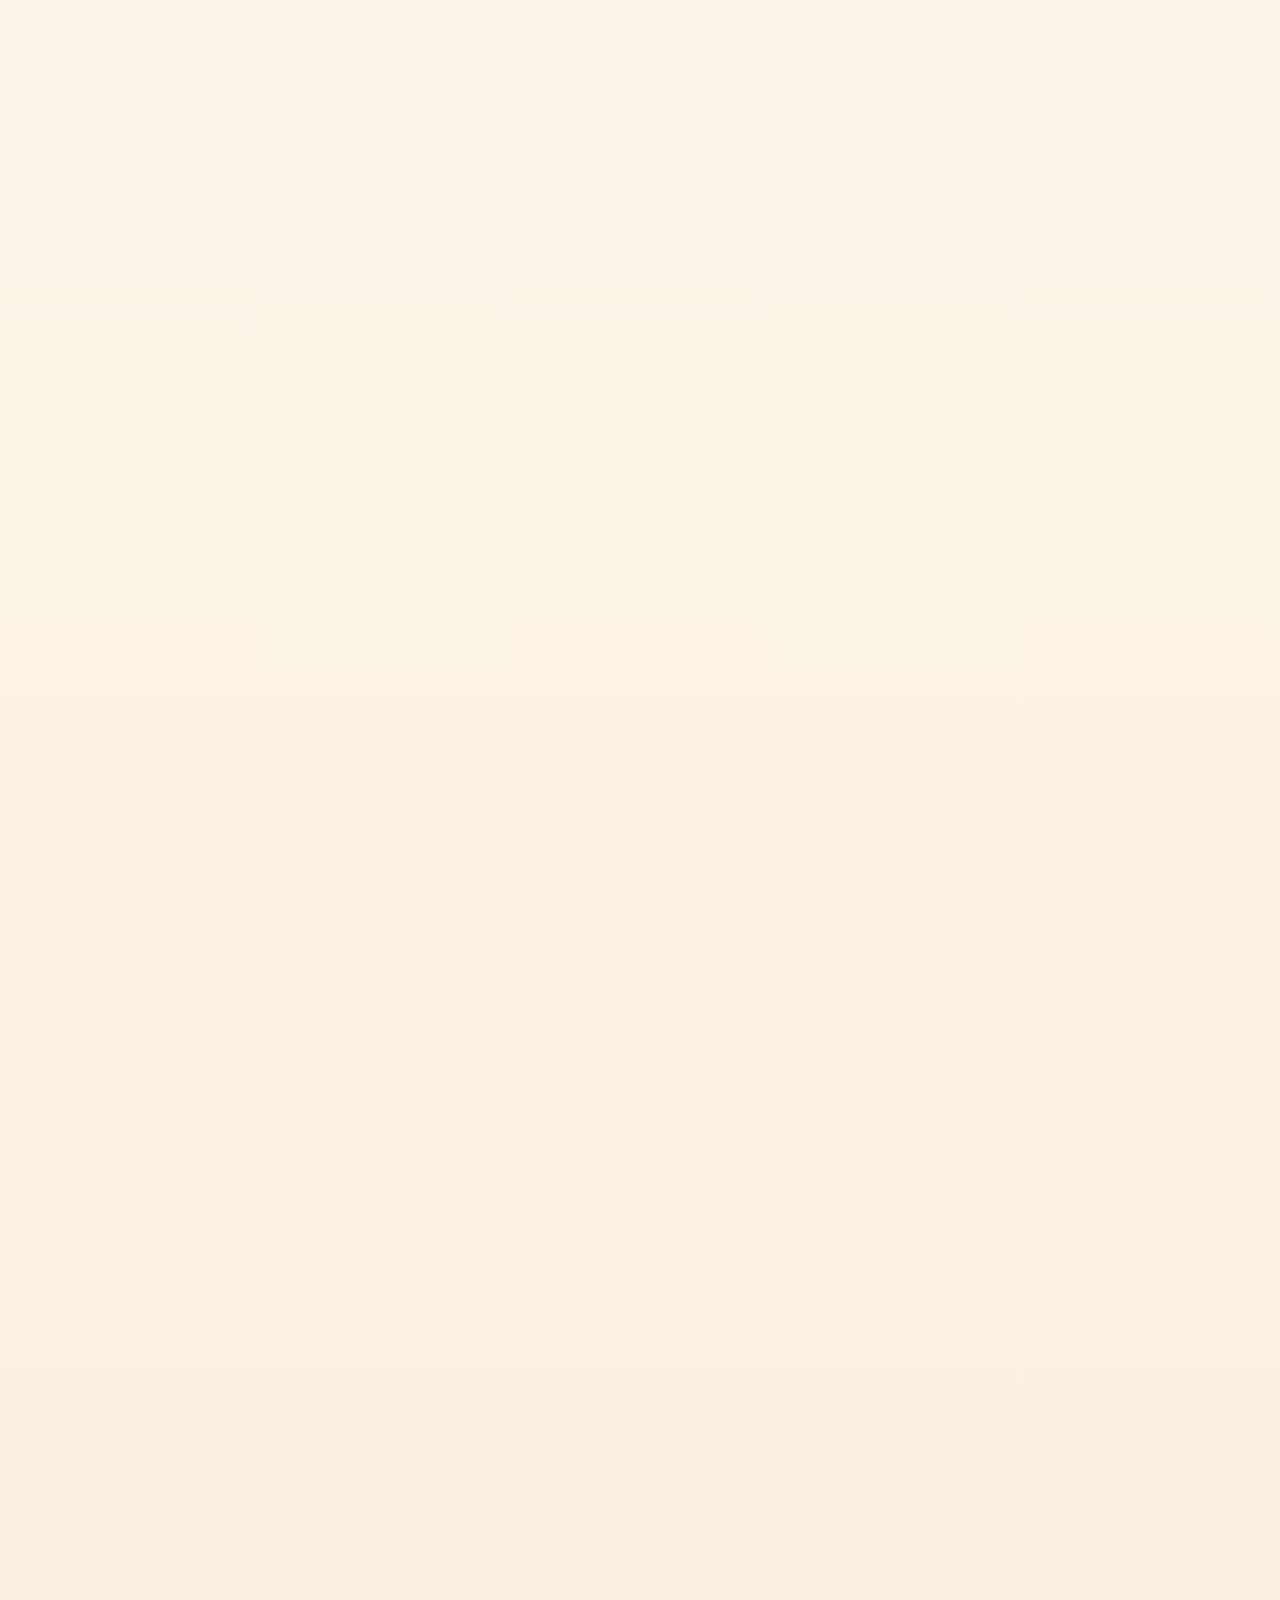
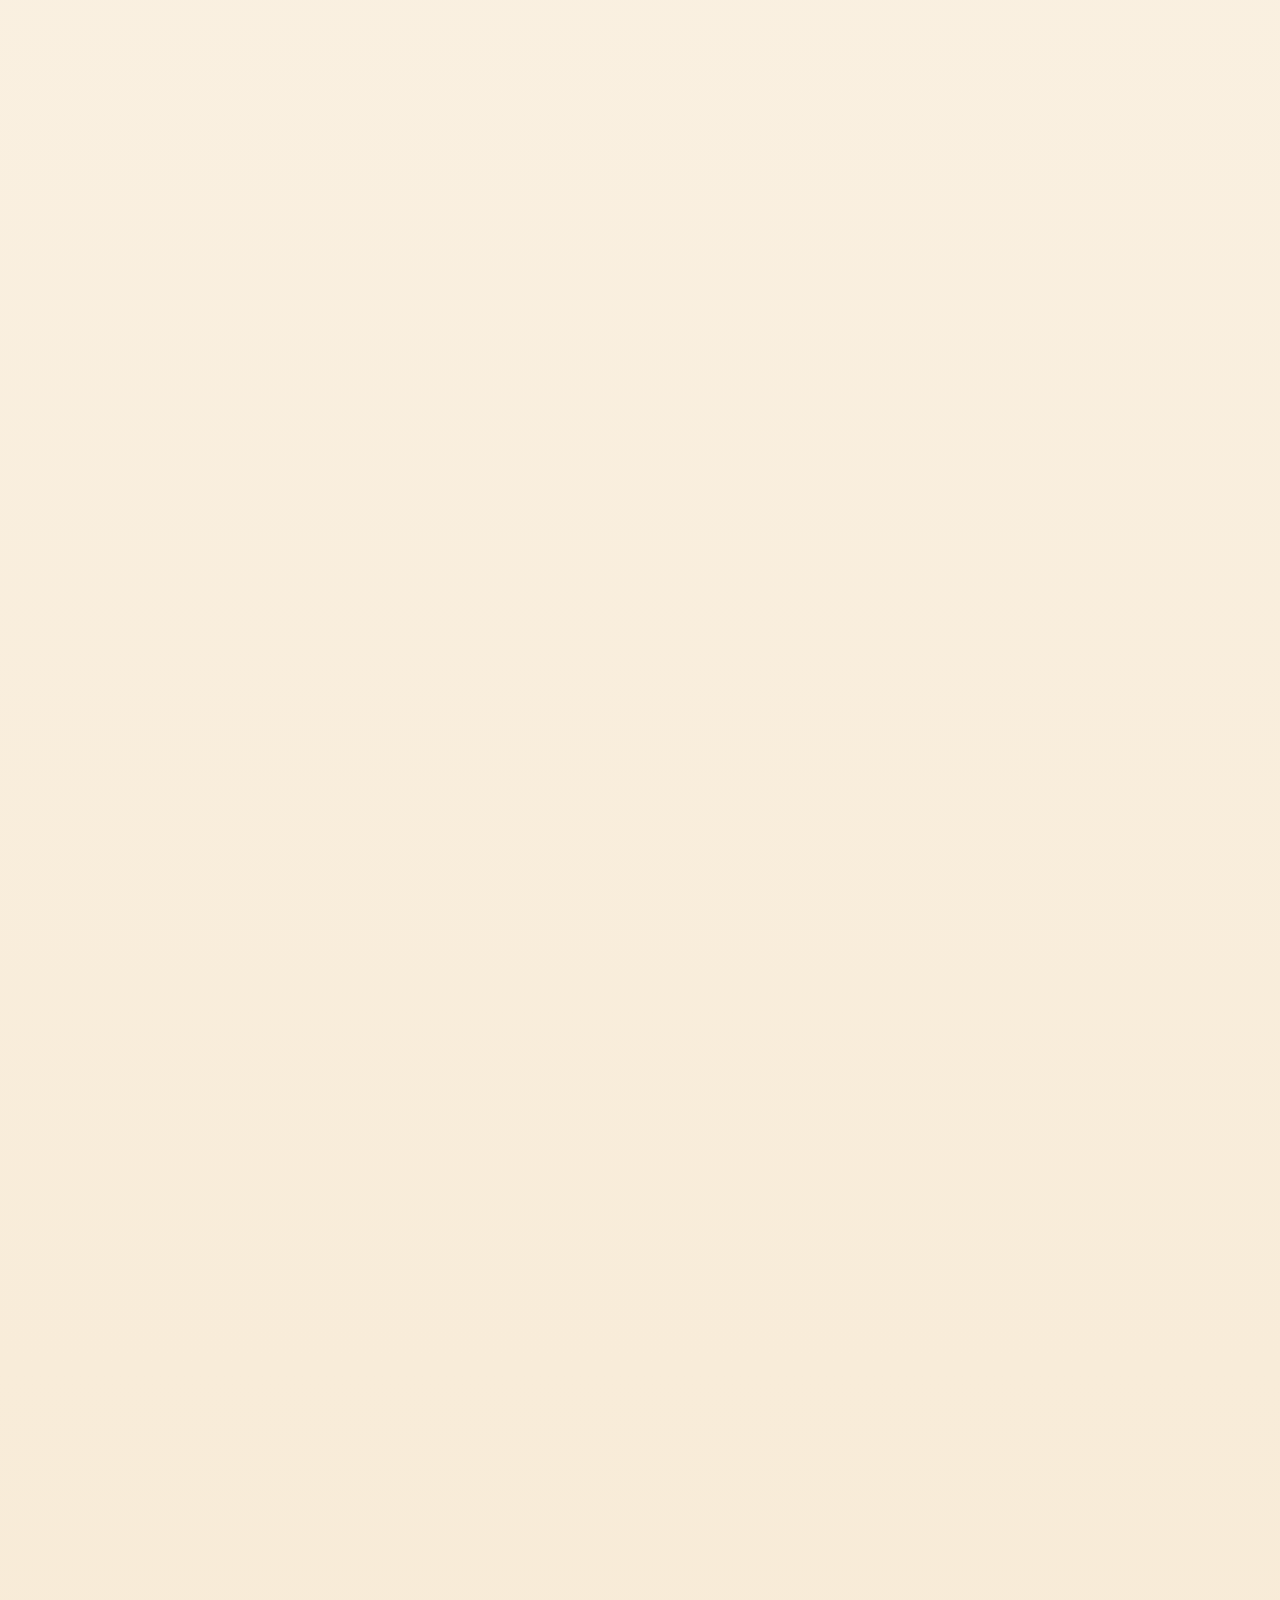
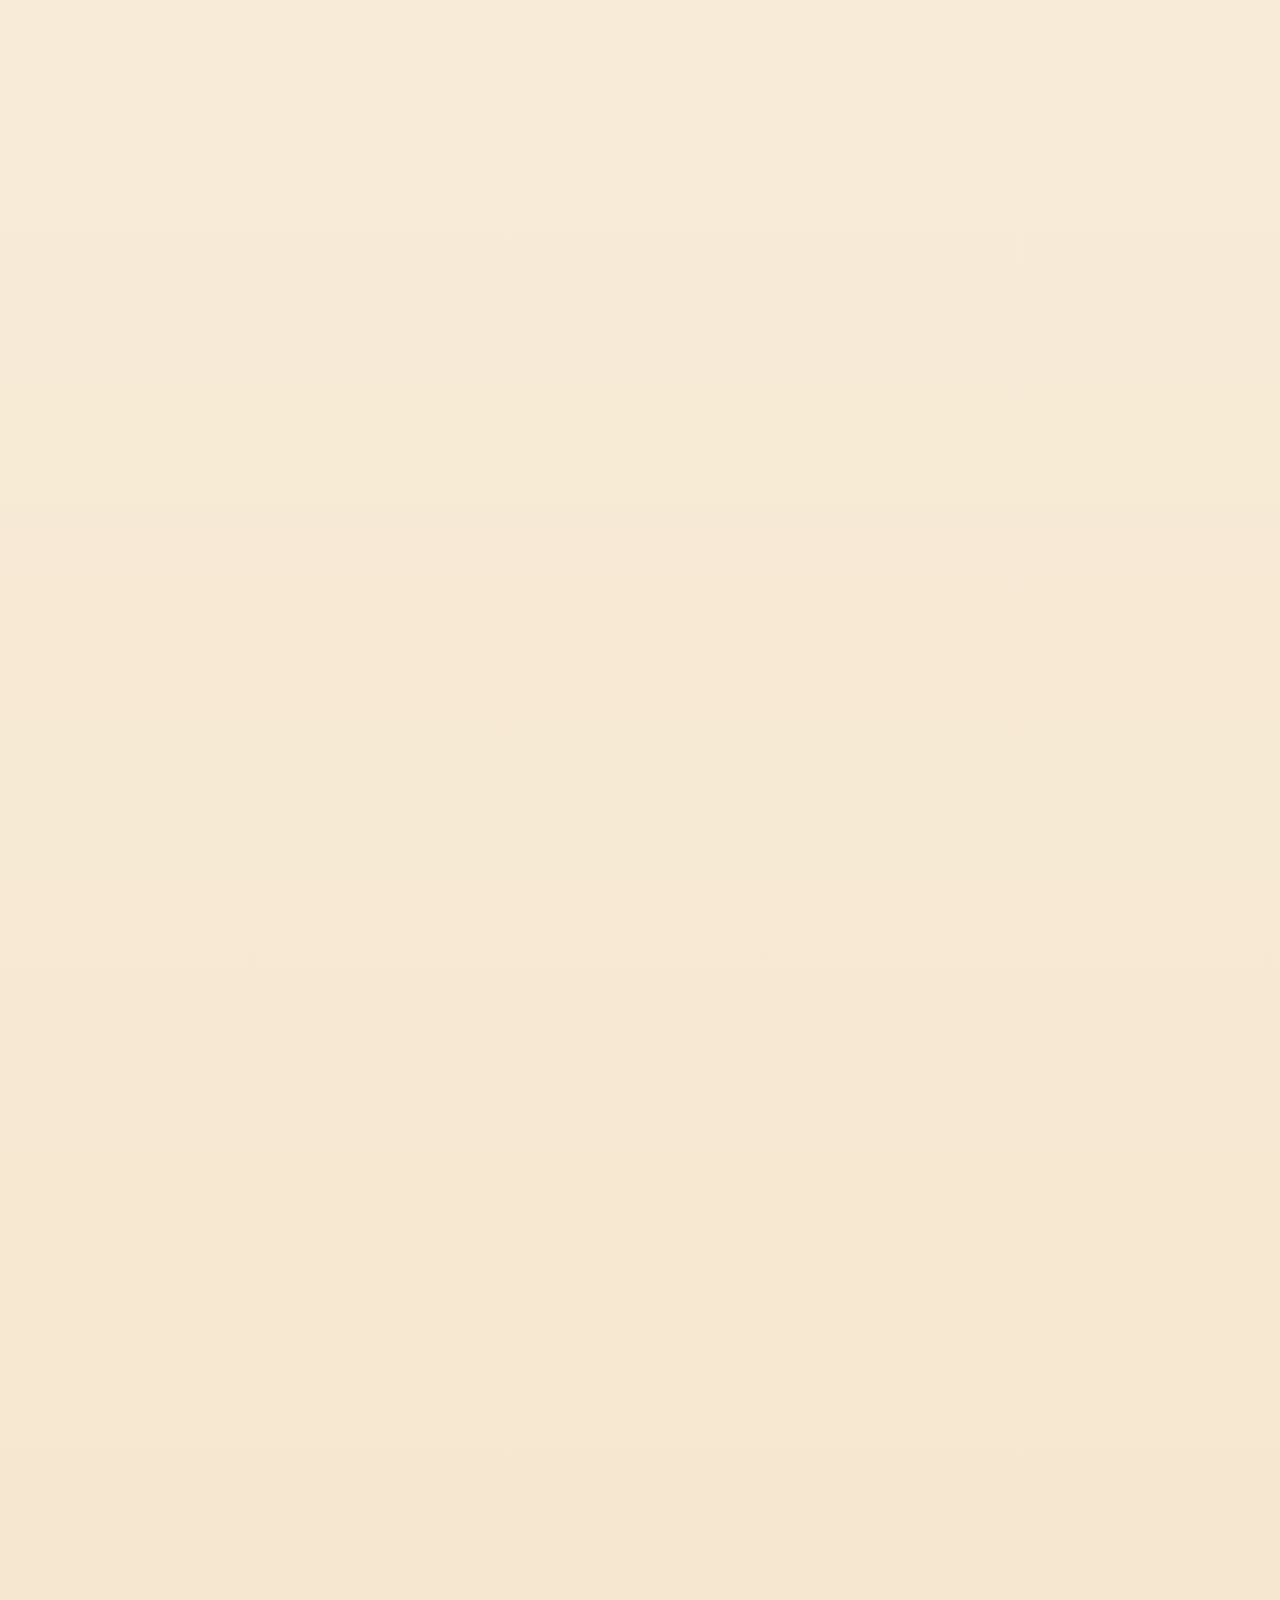
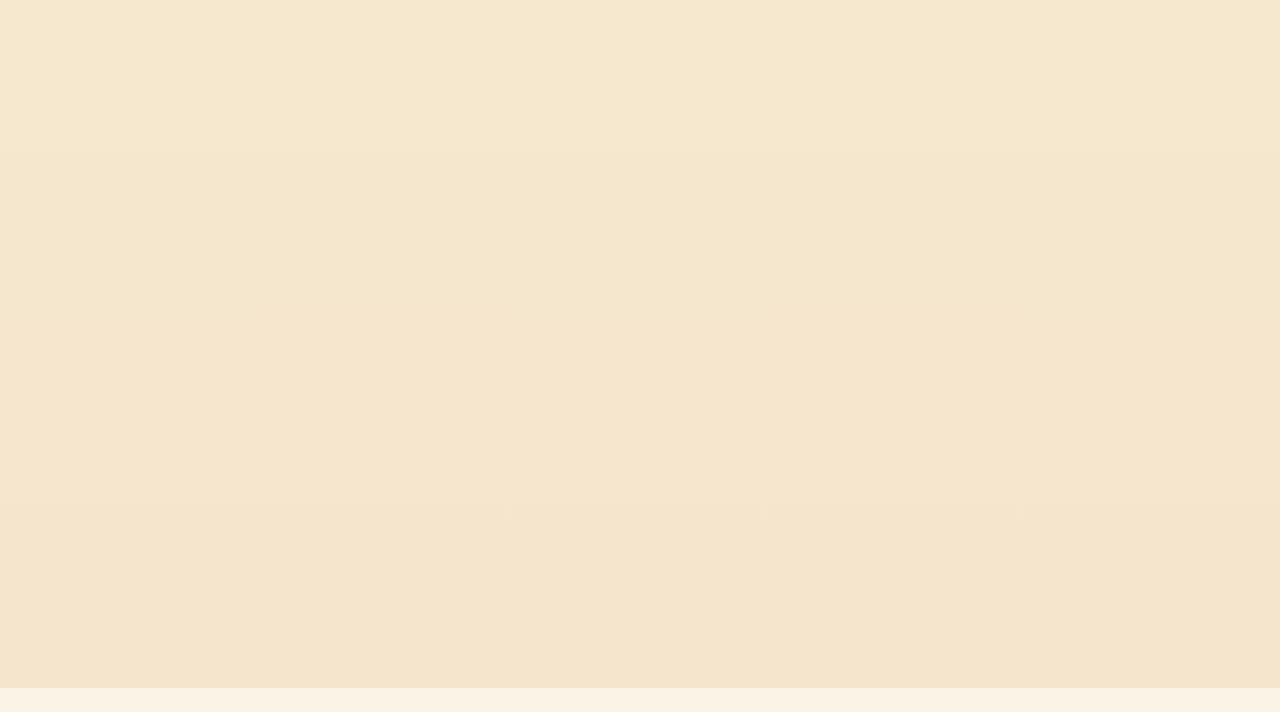
==== commit 155d4a04: "Update dress code and recommendations layout" ====
--- a/index.html
+++ b/index.html
@@ -89,25 +89,6 @@
         </div>
       </section>
 
-      <section class="section invitation-story">
-        <div class="section__inner split">
-          <div class="frame-image" data-animate data-parallax="0.06">
-            <img src="assets/canva-invitation-card.png" alt="Tarjeta de invitación de Isabela y Benjamin" />
-          </div>
-          <div class="copy" data-animate>
-            <p class="kicker">Luxury wedding experience</p>
-            <h2>Una invitación con alma de papel</h2>
-            <p>La estética conserva el sobre crema, el sello dorado, las flores en relieve y la ilustración tropical del diseño original, ahora con una apertura cinematográfica y movimiento sutil en cada sección.</p>
-            <div class="feature-list">
-              <span>Apertura realista</span>
-              <span>Parallax</span>
-              <span>Hotel El Prado</span>
-              <span>RSVP digital</span>
-            </div>
-          </div>
-        </div>
-      </section>
-
       <section class="section section--cream" id="detalles">
         <div class="section__inner">
           <div class="section-head" data-animate>
@@ -135,7 +116,7 @@
       </section>
 
       <section class="section dress-section" id="dress-code">
-        <div class="section__inner split split--dress">
+        <div class="section__inner dress-layout">
           <div class="copy" data-animate>
             <p class="kicker">Guía para invitados</p>
             <h2>Dress code</h2>
@@ -146,8 +127,22 @@
               <li>La intención es verse formal sin perder la vibra del Caribe.</li>
             </ul>
           </div>
-          <div class="frame-image frame-image--dress" data-animate data-parallax="0.025">
-            <img src="assets/dresscode-canva.png" alt="Moodboard de dress code para hombres y mujeres" />
+          <div class="dress-board" data-animate>
+            <figure class="dress-row dress-row--wide">
+              <img src="assets/dress-men-blue.png" alt="Trajes masculinos en tonos azules y grises claros" />
+            </figure>
+            <figure>
+              <img src="assets/dress-men-green.png" alt="Trajes masculinos en tonos verdes suaves" />
+            </figure>
+            <figure>
+              <img src="assets/dress-men-earth.png" alt="Trajes masculinos en tonos tierra y rosados" />
+            </figure>
+            <figure class="dress-row--wide">
+              <img src="assets/dress-women-cool.png" alt="Vestidos largos en tonos verdes, azules y lilas" />
+            </figure>
+            <figure class="dress-row--wide">
+              <img src="assets/dress-women-warm.png" alt="Vestidos largos en tonos corales, rosados y lavanda" />
+            </figure>
           </div>
         </div>
       </section>
@@ -159,27 +154,47 @@
             <h2>Qué hacer en Barranquilla</h2>
             <p>Un pequeño recorrido visual para quienes quieran vivir la ciudad antes o después de la boda.</p>
           </div>
-          <div class="barranquilla-grid">
-            <div class="barranquilla-art" data-animate>
-              <img src="assets/barranquilla-canva.png" alt="Lugares y sabores recomendados en Barranquilla" />
-            </div>
-            <div class="experience-cards" data-animate>
-              <article>
+          <div class="recommendation-grid" data-animate>
+            <article class="recommendation-card recommendation-card--wide">
+              <img src="assets/rec-malecon.png" alt="Gran Malecón de Barranquilla" />
+              <div>
                 <span>01</span>
                 <h3>Gran Malecón</h3>
                 <p>Camina junto al río Magdalena, ideal para atardecer, fotos y una primera mirada a la ciudad.</p>
-              </article>
-              <article>
+              </div>
+            </article>
+            <article class="recommendation-card recommendation-card--wide">
+              <img src="assets/rec-mallorquin.png" alt="Ciénaga de Mallorquín en Barranquilla" />
+              <div>
                 <span>02</span>
                 <h3>Ciénaga de Mallorquín</h3>
                 <p>Naturaleza, manglares y una pausa tranquila para sentir el Caribe más suave.</p>
-              </article>
-              <article>
+              </div>
+            </article>
+            <article class="recommendation-card">
+              <img src="assets/rec-ventana.png" alt="Ventana al Mundo en Barranquilla" />
+              <div>
                 <span>03</span>
+                <h3>Ventana al Mundo</h3>
+                <p>Un punto icónico para una parada rápida y fotos de recuerdo.</p>
+              </div>
+            </article>
+            <article class="recommendation-card">
+              <img src="assets/rec-cazuela.png" alt="Cazuela costeña" />
+              <div>
+                <span>04</span>
+                <h3>Cazuela</h3>
+                <p>Un sabor costeño perfecto para probar algo local y contundente.</p>
+              </div>
+            </article>
+            <article class="recommendation-card">
+              <img src="assets/rec-comida.png" alt="Comida típica de Barranquilla" />
+              <div>
+                <span>05</span>
                 <h3>Sabores locales</h3>
-                <p>Prueba arroz de lisa, cazuela y fritos costeños. La ciudad se entiende mejor comiendo.</p>
-              </article>
-            </div>
+                <p>Prueba arroz de lisa, fritos y platos caribeños. La ciudad se entiende mejor comiendo.</p>
+              </div>
+            </article>
           </div>
         </div>
       </section>
--- a/styles.css
+++ b/styles.css
@@ -515,8 +515,12 @@
 }
 
 .split--wide { grid-template-columns: .8fr 1.2fr; }
-.split--dress {
-  grid-template-columns: minmax(260px, .36fr) minmax(560px, 1.64fr);
+.dress-layout {
+  width: min(1260px, 100%);
+  margin: 0 auto;
+  display: grid;
+  grid-template-columns: minmax(260px, .34fr) minmax(0, 1.66fr);
+  gap: clamp(30px, 5vw, 72px);
   align-items: start;
 }
 
@@ -547,19 +551,40 @@
 }
 
 .frame-image--tall img { max-height: 1120px; }
-.frame-image--dress {
-  align-self: stretch;
-  overflow: visible;
-}
-
-.frame-image--dress::after { display: none; }
-
-.frame-image--dress img {
-  width: min(100%, 1040px);
-  max-height: none;
-  margin-left: auto;
-  transform: scale(1.14);
-  transform-origin: 50% 12%;
+
+.dress-board {
+  display: grid;
+  grid-template-columns: 1.05fr .95fr;
+  gap: clamp(14px, 2vw, 24px);
+  align-items: end;
+}
+
+.dress-board figure {
+  min-height: 250px;
+  display: grid;
+  place-items: end center;
+  margin: 0;
+  padding: clamp(16px, 2.4vw, 28px);
+  border: 1px solid rgba(116, 84, 42, .16);
+  background: rgba(255, 250, 242, .56);
+  box-shadow: 0 24px 50px rgba(91, 61, 28, .08);
+  overflow: hidden;
+}
+
+.dress-board img {
+  width: 100%;
+  max-height: 420px;
+  object-fit: contain;
+  object-position: center bottom;
+  filter: drop-shadow(0 18px 24px rgba(91, 61, 28, .12));
+}
+
+.dress-board .dress-row--wide {
+  grid-column: 1 / -1;
+}
+
+.dress-board .dress-row--wide img {
+  max-height: 360px;
 }
 
 .frame-image--small img { width: min(360px, 88%); margin: 0 auto; }
@@ -657,6 +682,56 @@
   background: var(--line-dark);
   position: sticky;
   top: 96px;
+}
+
+.recommendation-grid {
+  display: grid;
+  grid-template-columns: repeat(3, minmax(0, 1fr));
+  gap: clamp(16px, 2.4vw, 26px);
+}
+
+.recommendation-card {
+  display: grid;
+  align-content: start;
+  overflow: hidden;
+  border: 1px solid rgba(116, 84, 42, .18);
+  background: rgba(255, 250, 242, .72);
+  box-shadow: 0 24px 54px rgba(91, 61, 28, .09);
+}
+
+.recommendation-card--wide {
+  grid-column: span 3;
+  grid-template-columns: minmax(0, 1.35fr) minmax(280px, .65fr);
+  align-items: center;
+}
+
+.recommendation-card img {
+  width: 100%;
+  height: clamp(300px, 32vw, 470px);
+  object-fit: cover;
+  object-position: center;
+  background: #fffaf2;
+}
+
+.recommendation-card--wide img {
+  height: clamp(320px, 30vw, 460px);
+}
+
+.recommendation-card div {
+  padding: clamp(22px, 3vw, 36px);
+}
+
+.recommendation-card span {
+  color: var(--coral);
+  font-size: .76rem;
+  font-weight: 800;
+  letter-spacing: .18em;
+}
+
+.recommendation-card p {
+  margin: 0;
+  color: #604f3e;
+  line-height: 1.7;
 }
 
 .map-card {
@@ -812,7 +887,7 @@
   .hero__grid,
   .split,
   .split--wide,
-  .split--dress,
+  .dress-layout,
   .barranquilla-grid,
   .rsvp-layout {
     grid-template-columns: 1fr;
@@ -820,13 +895,33 @@
 
   .hero__art { order: -1; }
   .hero__art img { max-height: 760px; }
-  .frame-image--dress img {
-    width: 100%;
-    transform: none;
-  }
   .dress-section .copy {
     max-width: none;
     position: static;
+  }
+  .dress-board {
+    grid-template-columns: 1fr;
+  }
+  .dress-board .dress-row--wide {
+    grid-column: auto;
+  }
+  .dress-board figure {
+    min-height: auto;
+  }
+  .dress-board img,
+  .dress-board .dress-row--wide img {
+    max-height: none;
+  }
+  .recommendation-grid,
+  .recommendation-card--wide {
+    grid-template-columns: 1fr;
+  }
+  .recommendation-card--wide {
+    grid-column: auto;
+  }
+  .recommendation-card img,
+  .recommendation-card--wide img {
+    height: clamp(260px, 56vw, 420px);
   }
   .experience-cards { position: static; }
 }
@@ -848,6 +943,21 @@
   .countdown div:nth-child(-n+2) { border-bottom: 1px solid var(--line); }
   .details-grid { grid-template-columns: 1fr; }
   .rsvp-form { border-width: 6px; }
+  .dress-board {
+    gap: 14px;
+  }
+  .dress-board figure {
+    padding: 10px;
+  }
+  .recommendation-card img,
+  .recommendation-card--wide img {
+    height: auto;
+    min-height: 220px;
+    object-fit: contain;
+  }
+  .recommendation-card div {
+    padding: 20px;
+  }
 }
 
 @media (prefers-reduced-motion: reduce) {
@@ -986,7 +1096,6 @@
 .hero,
 .section,
 .music-section,
-.invitation-story,
 .rsvp-section {
   color: var(--canva-ink);
   background:
